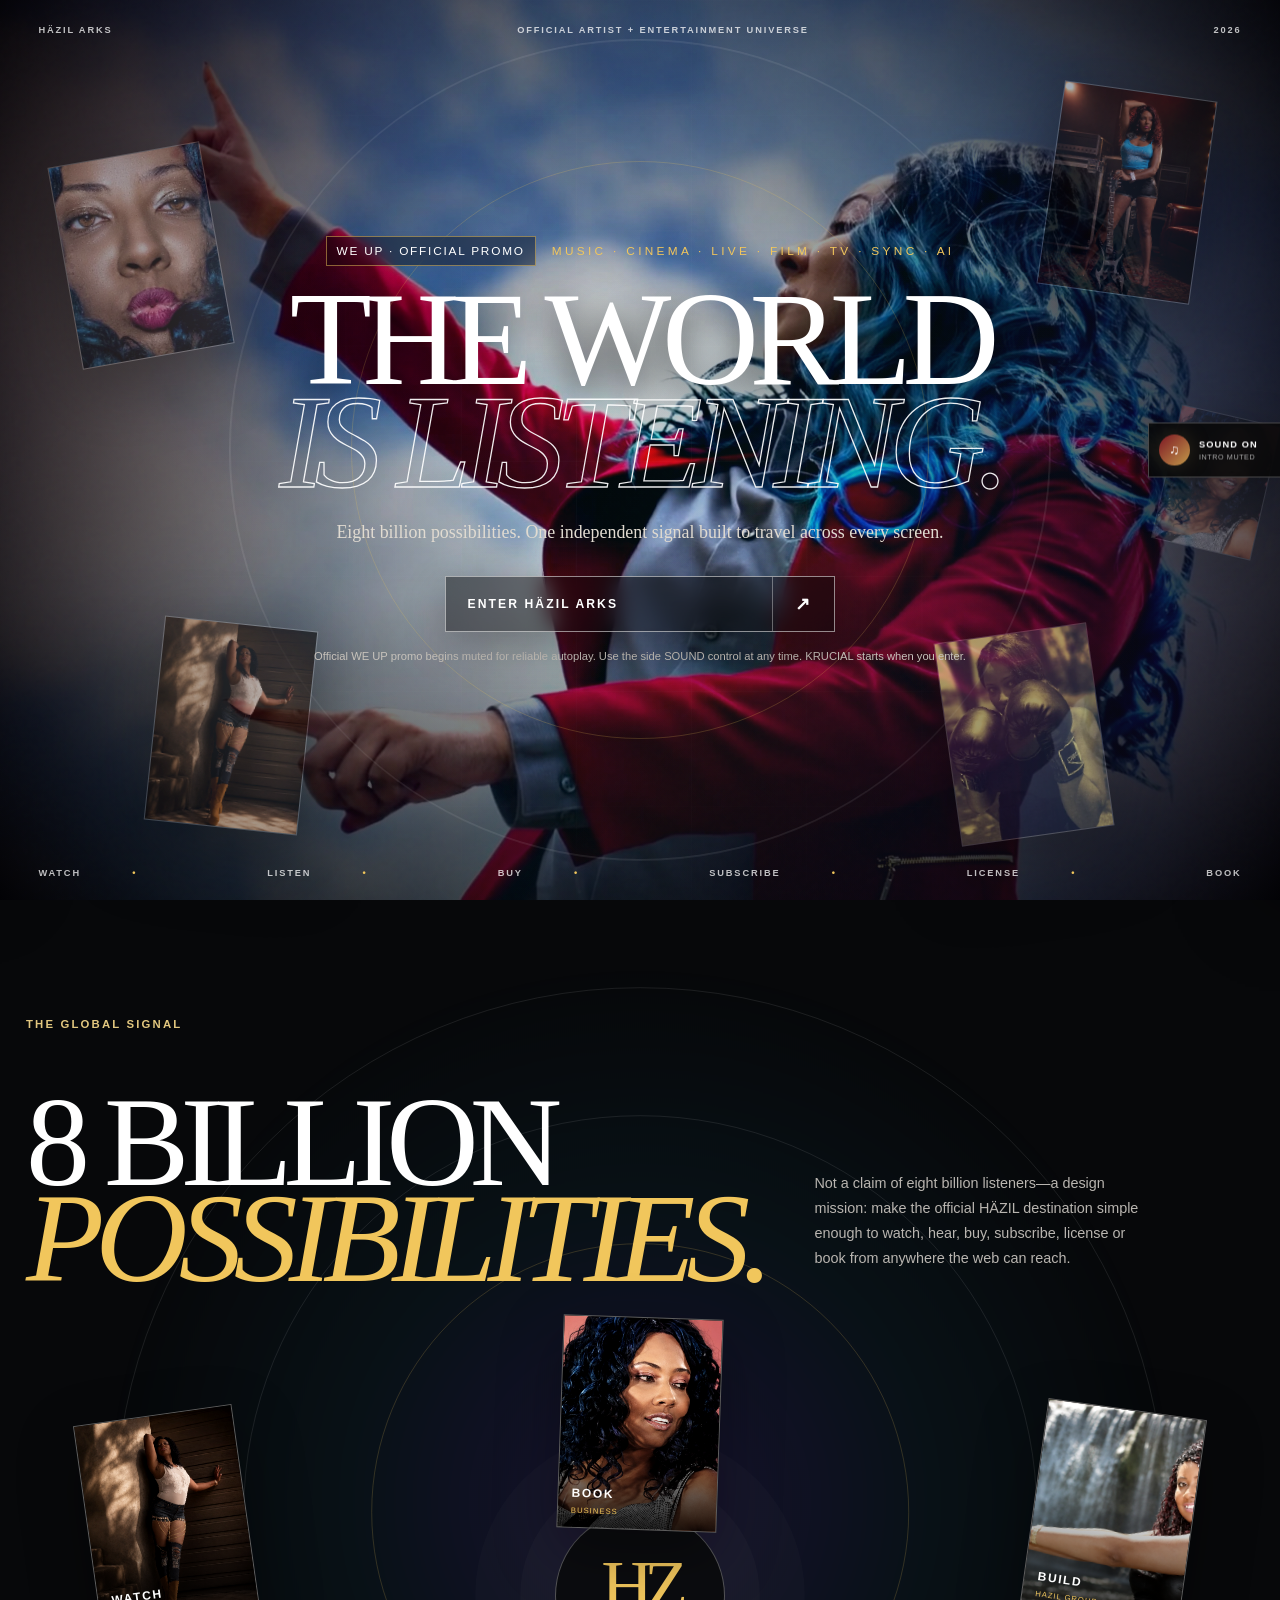
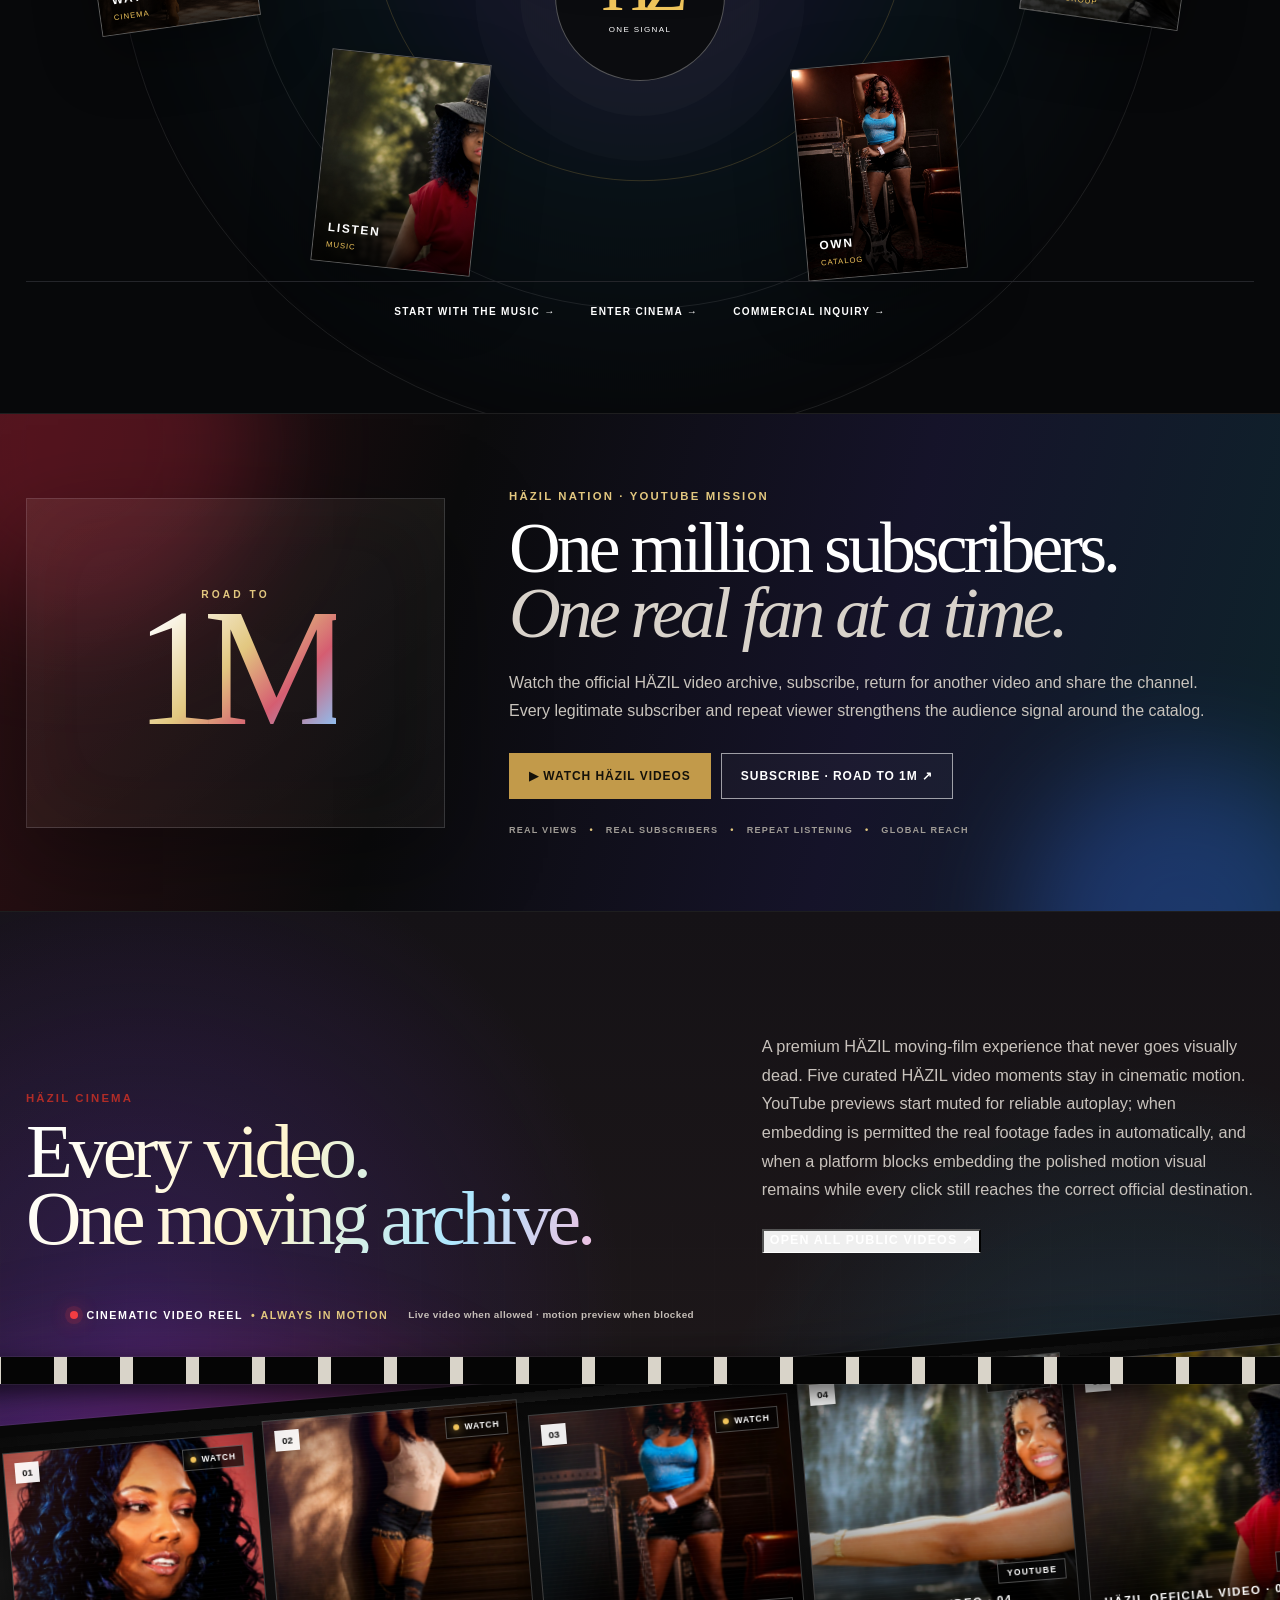
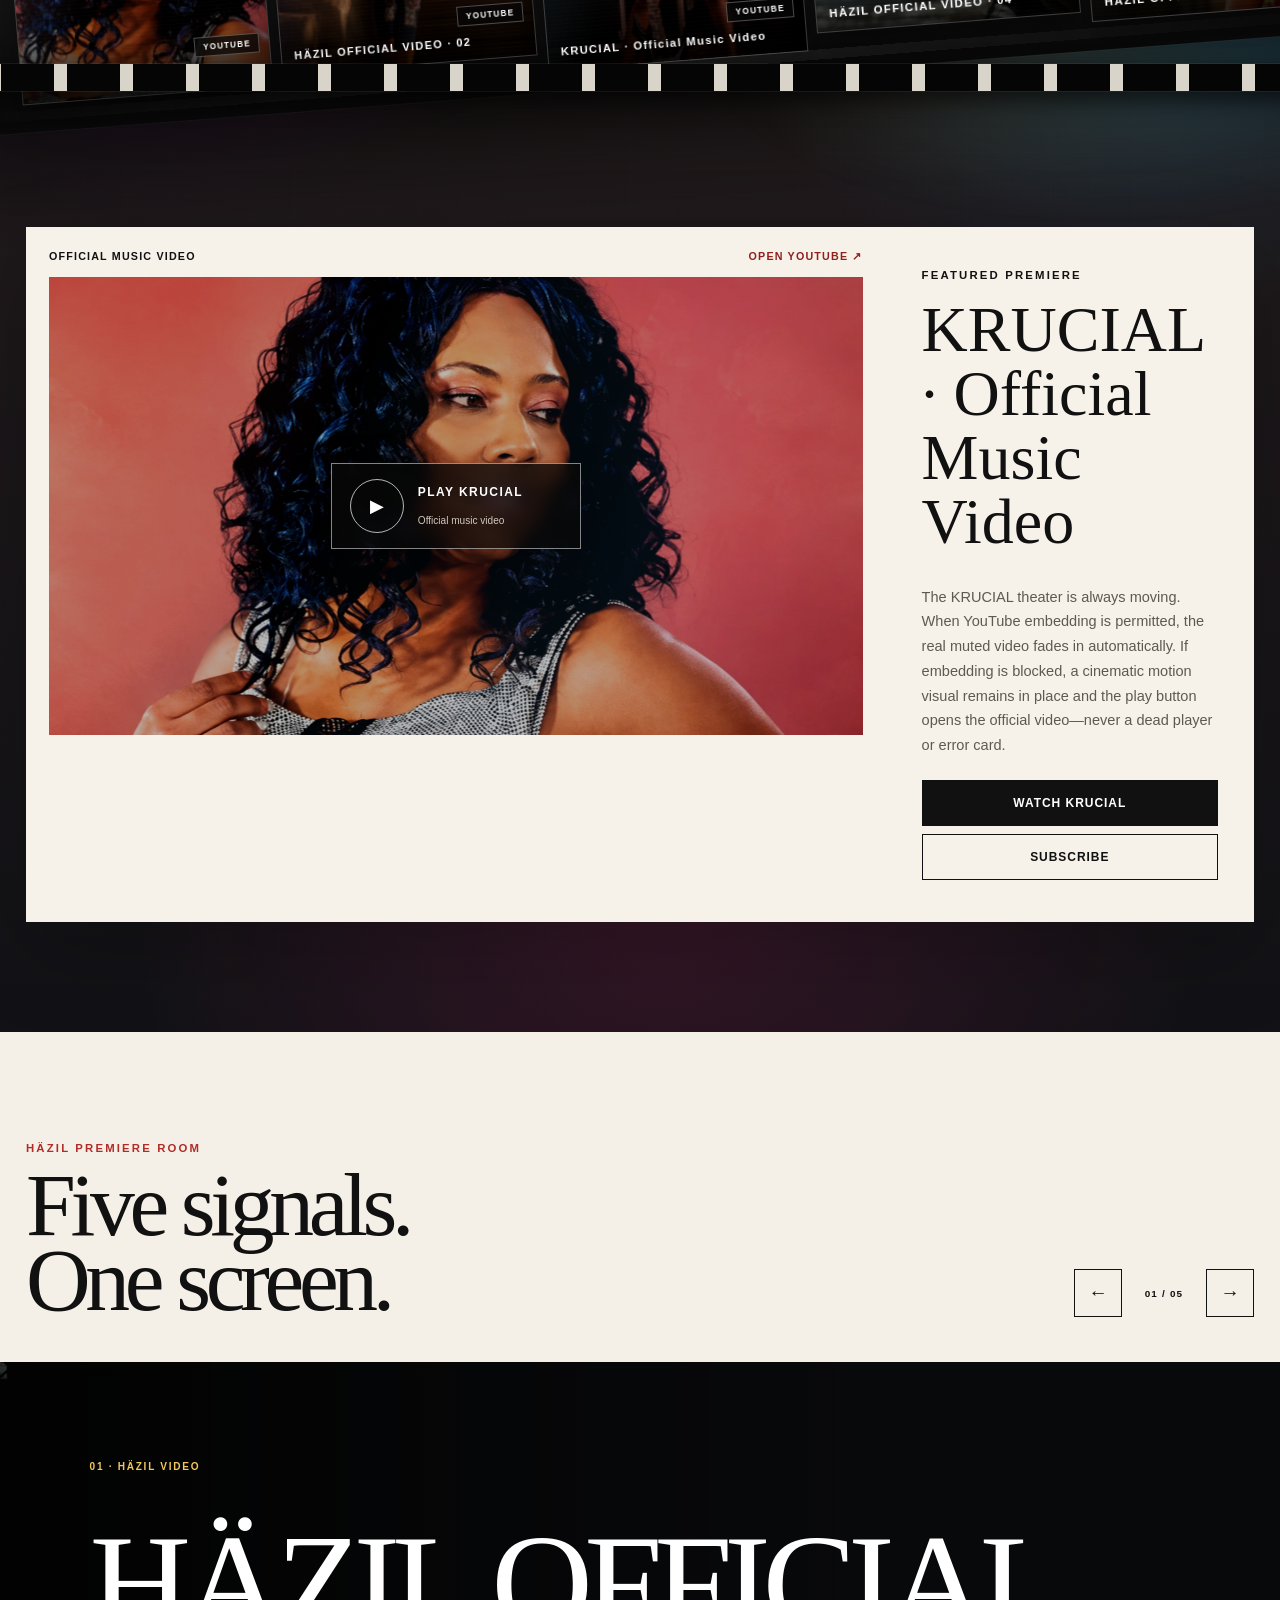
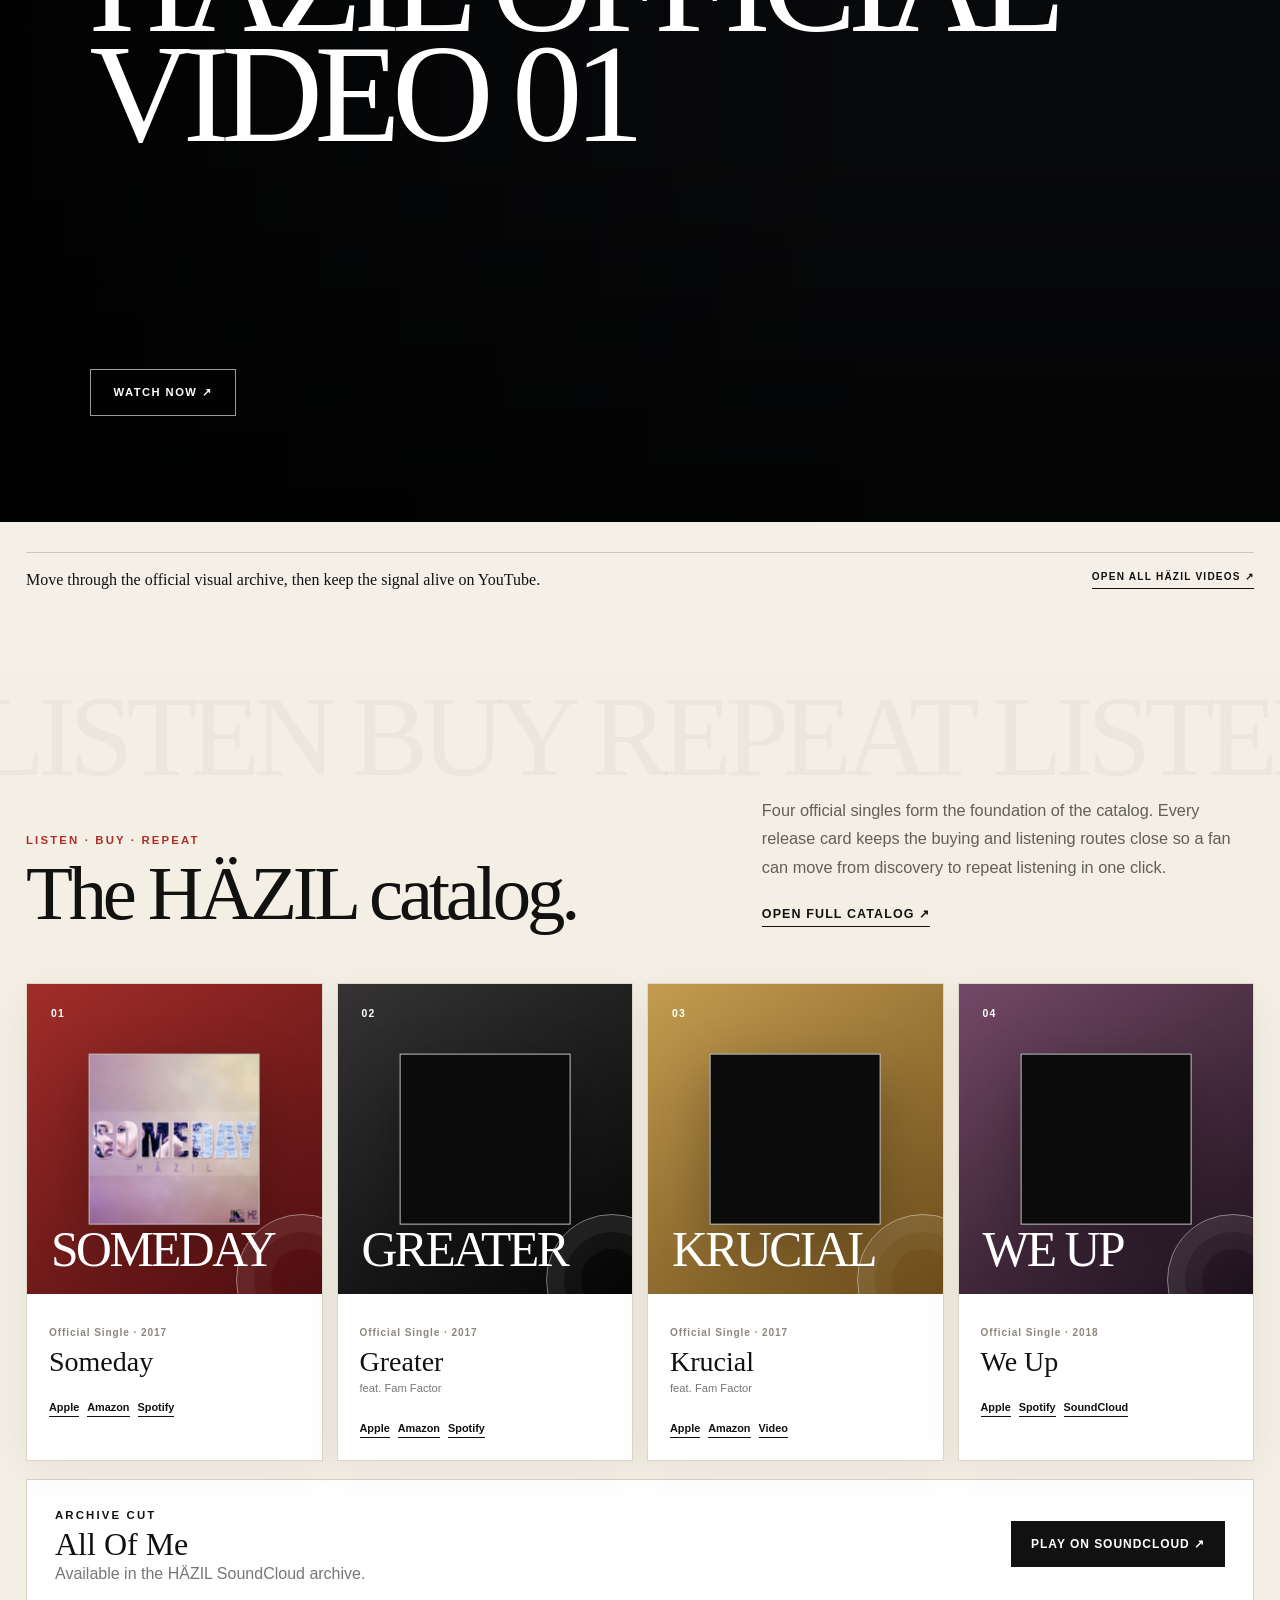
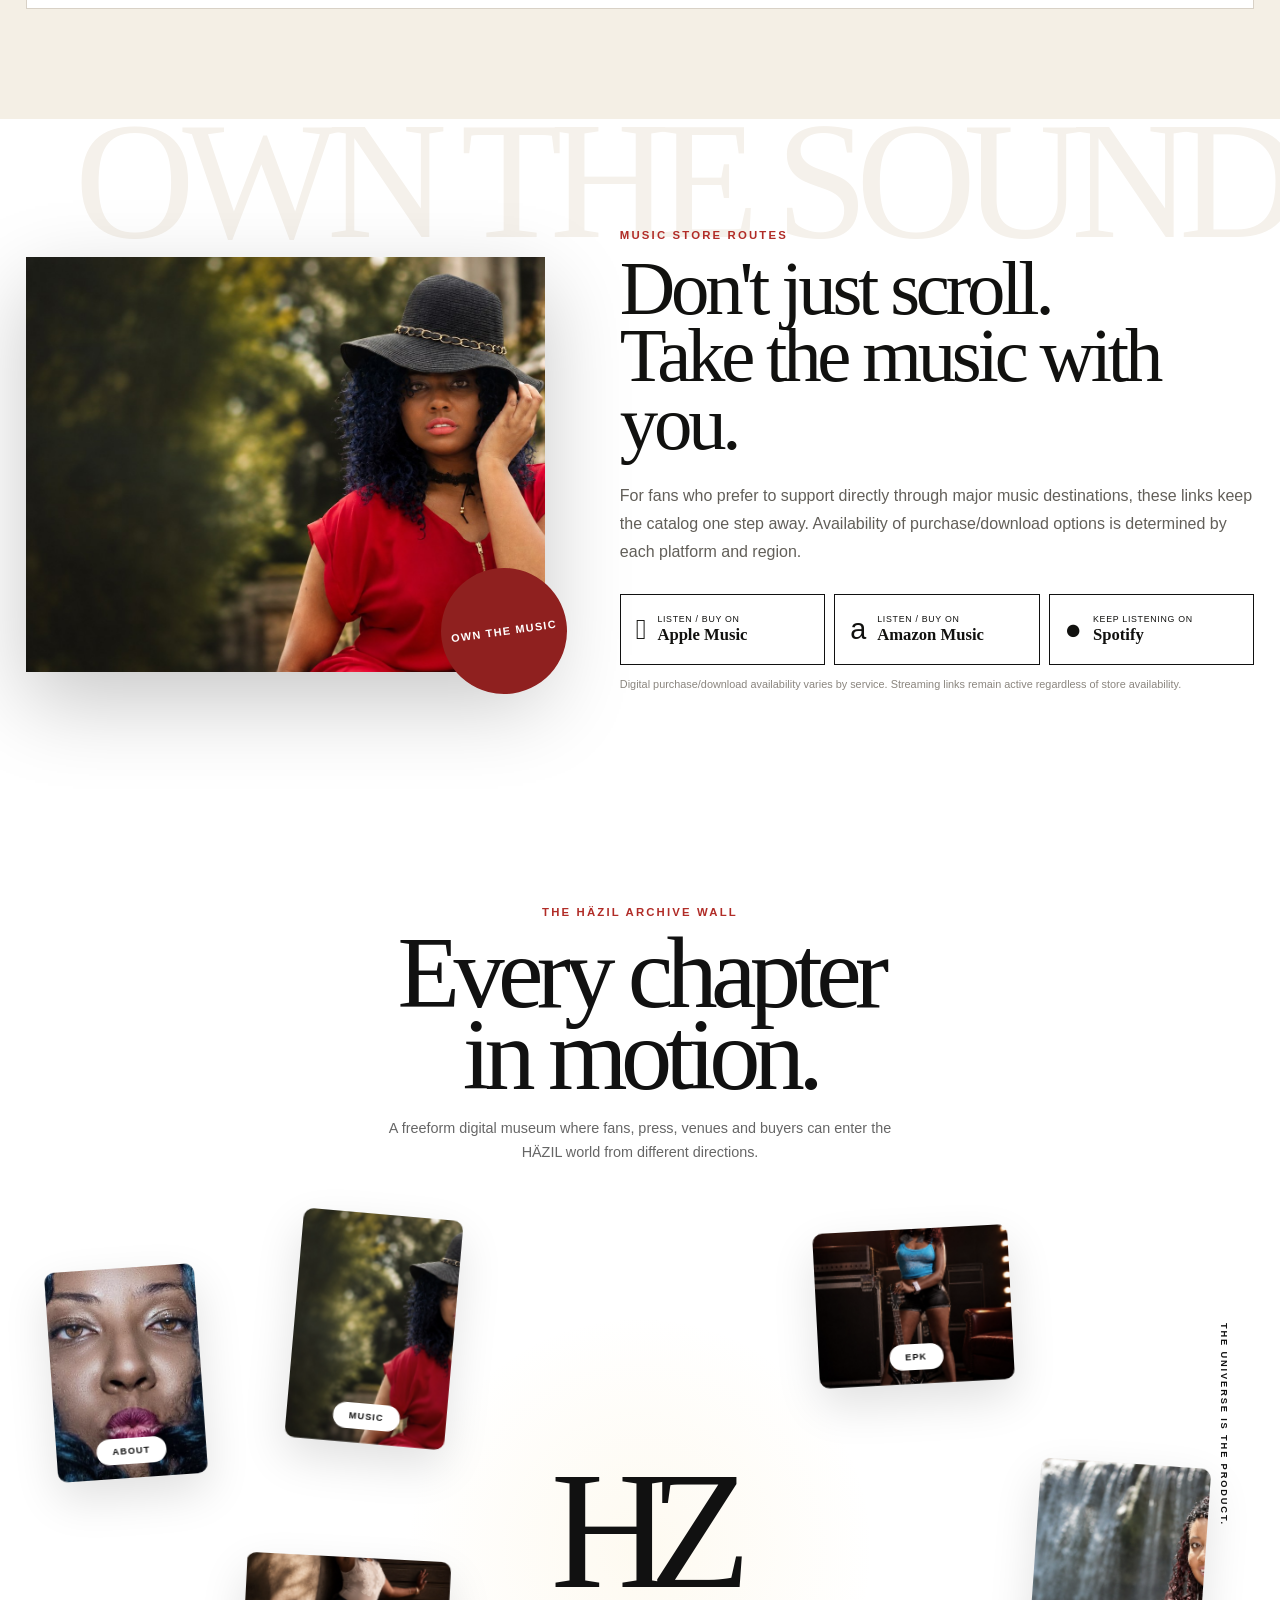
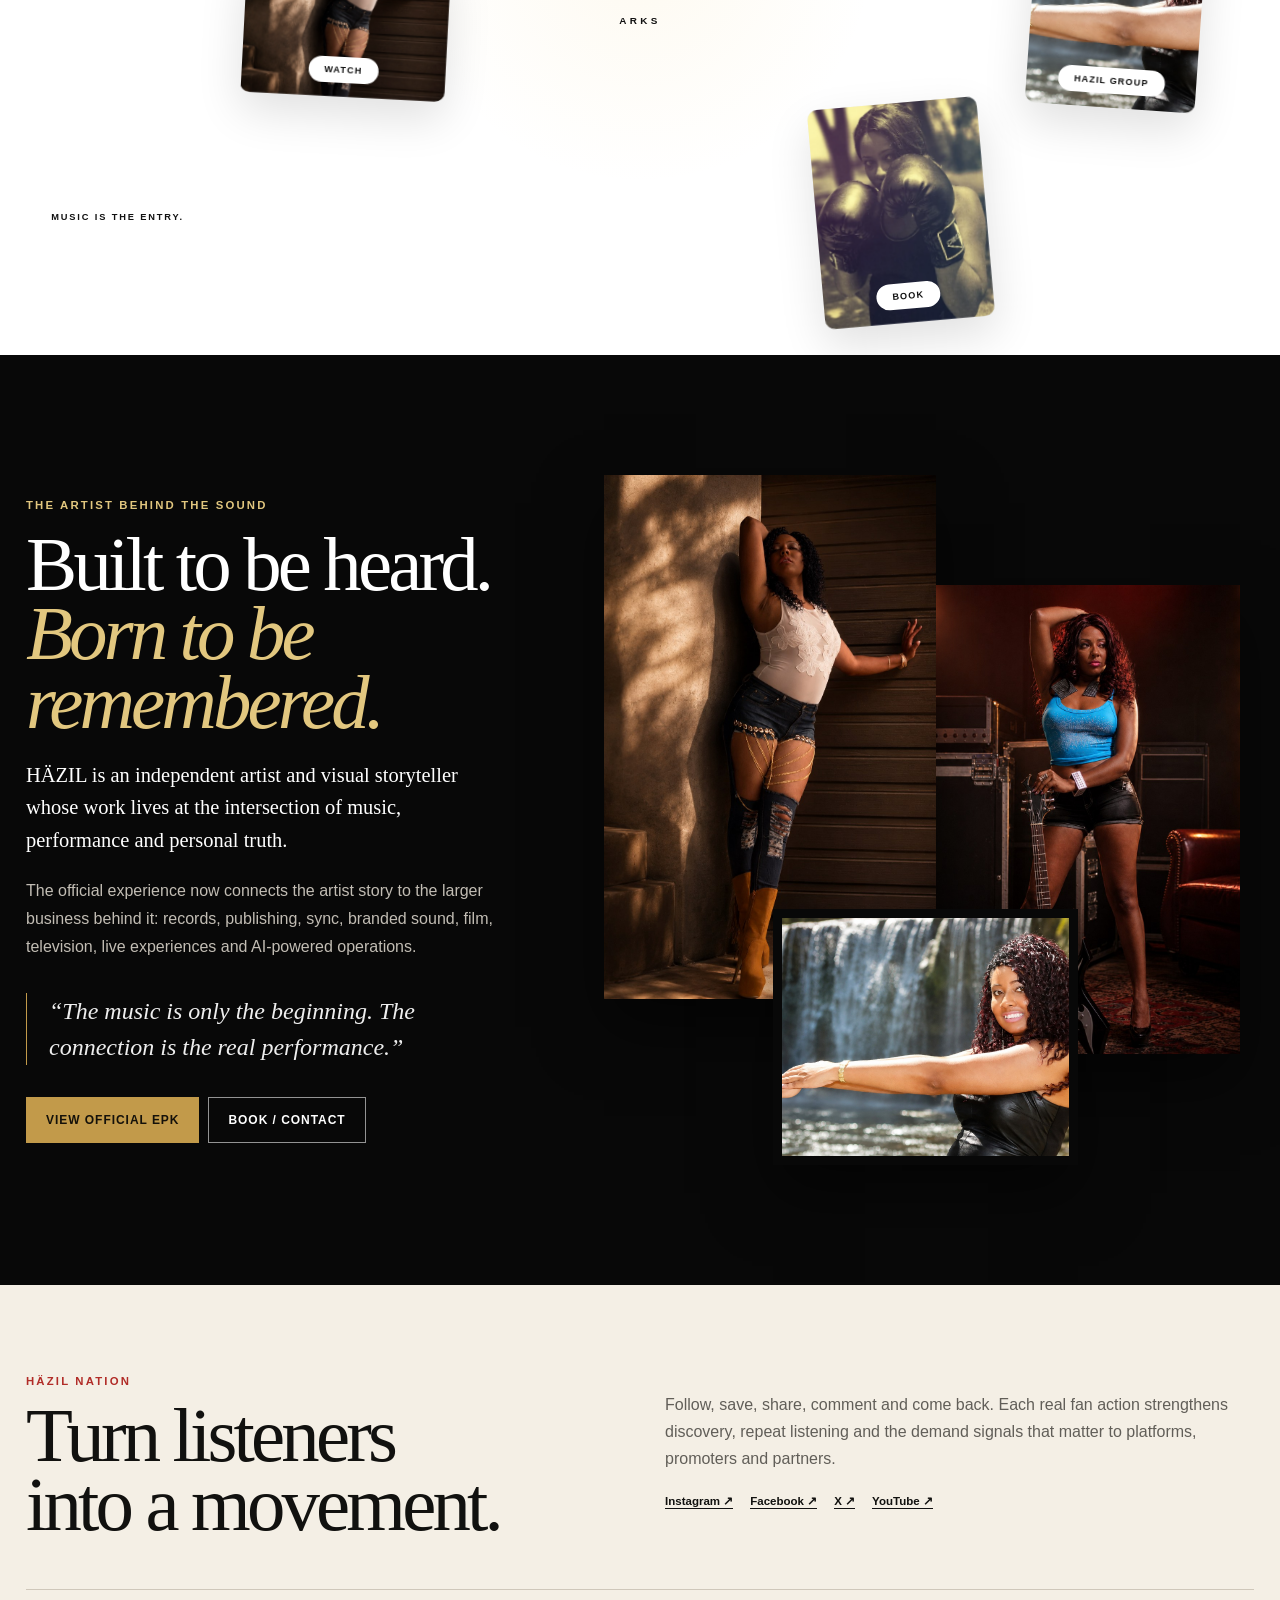
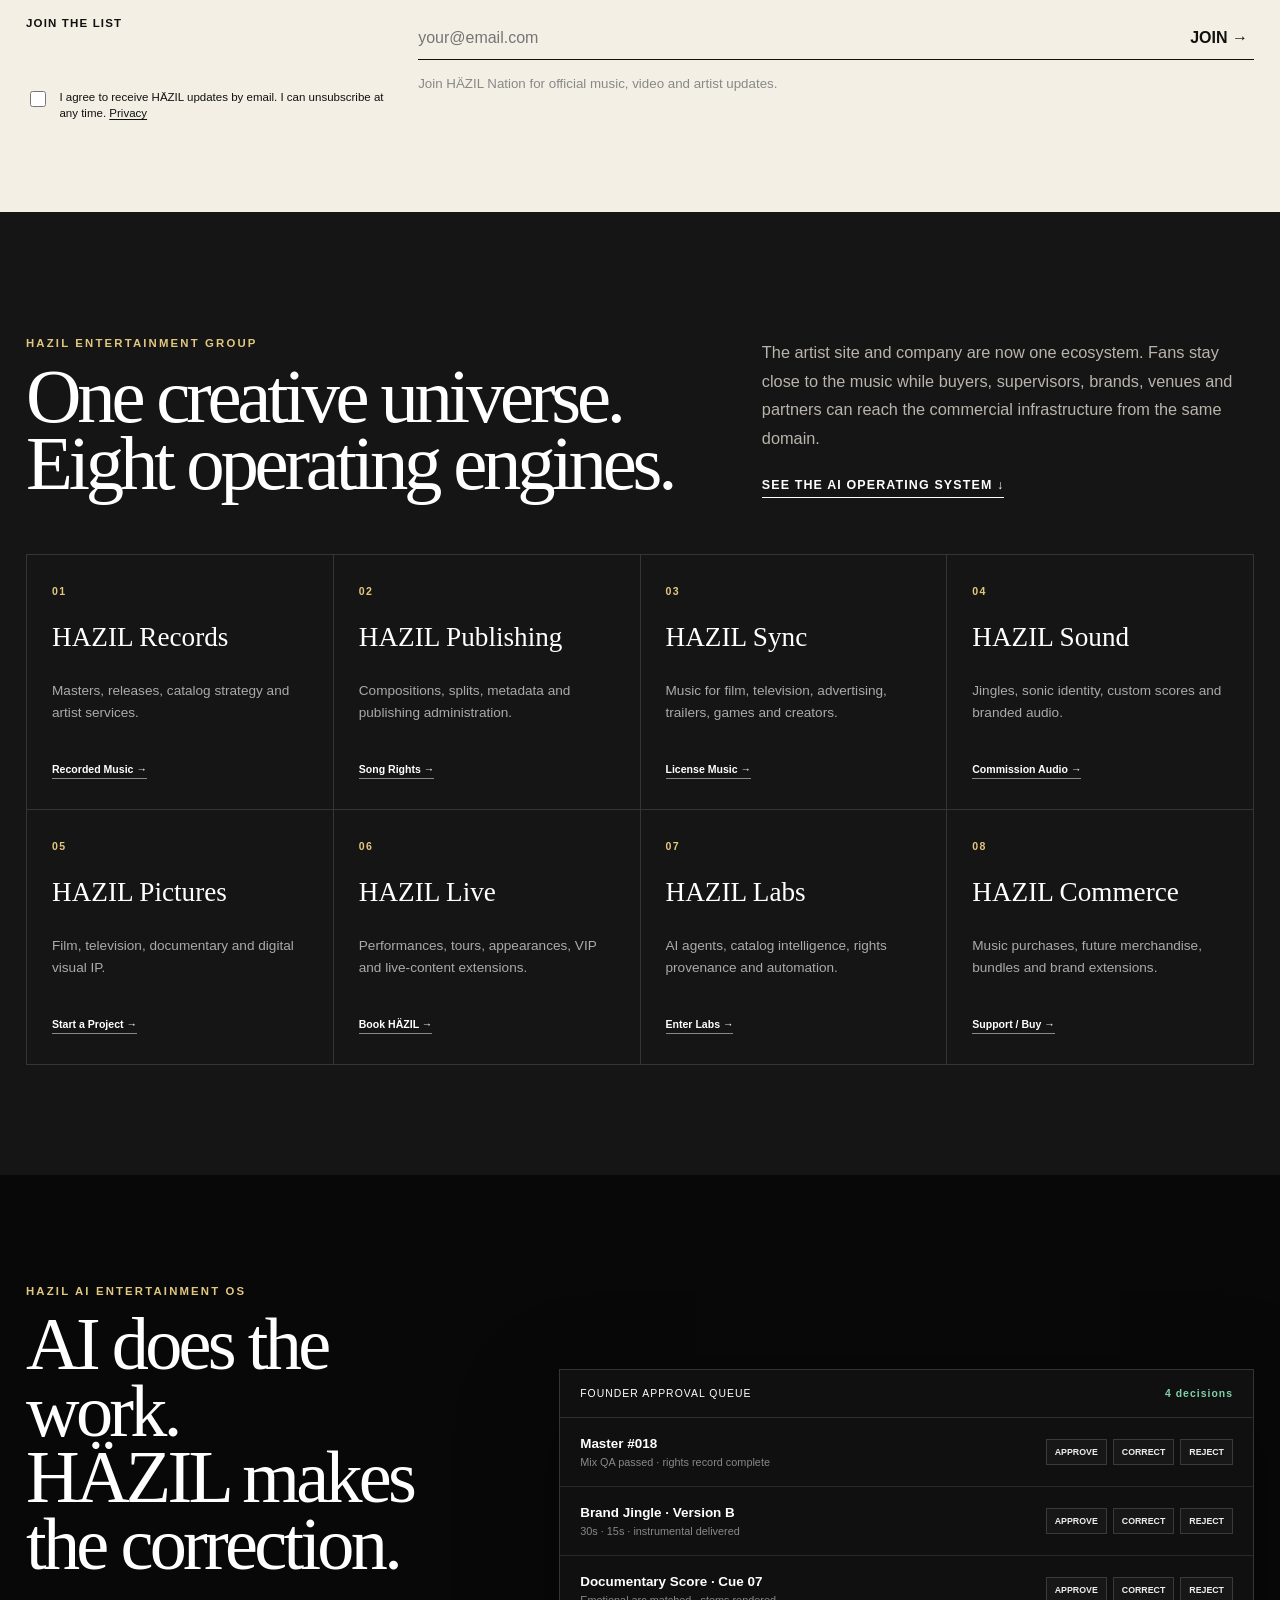
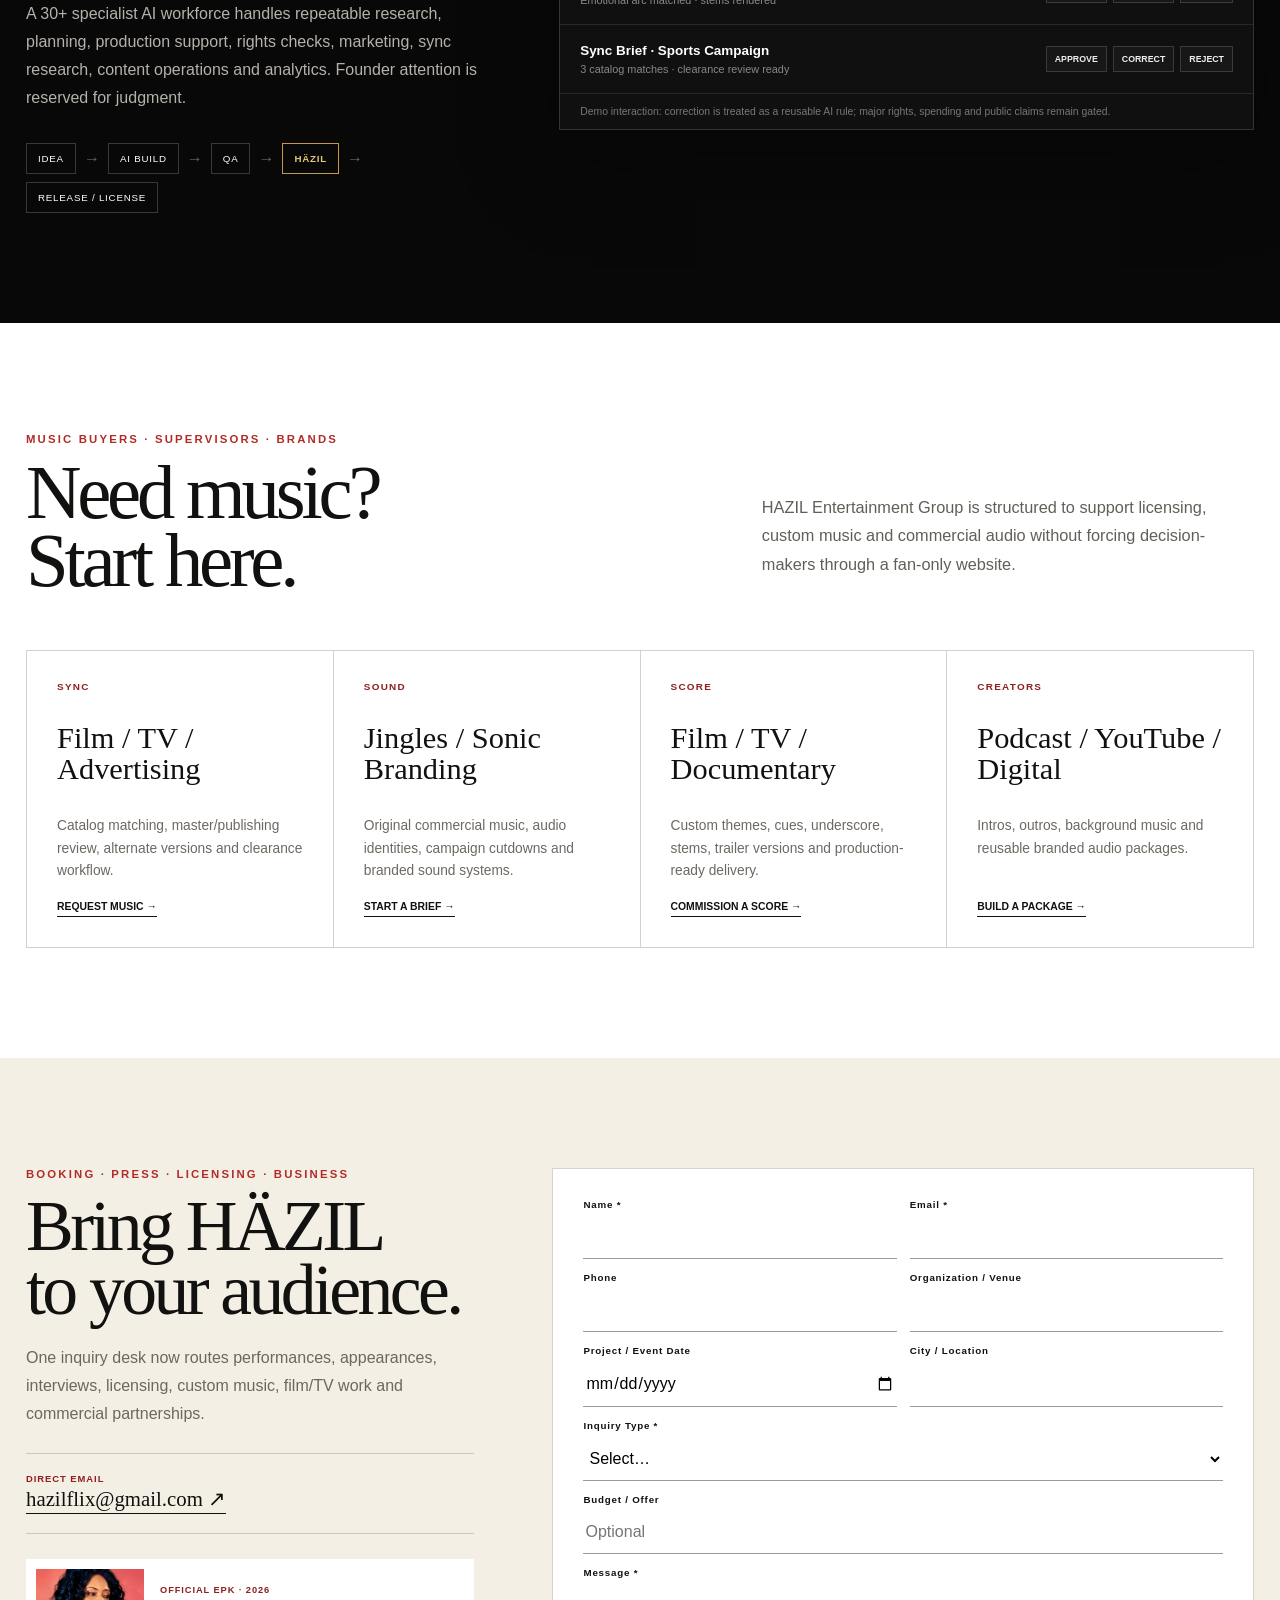
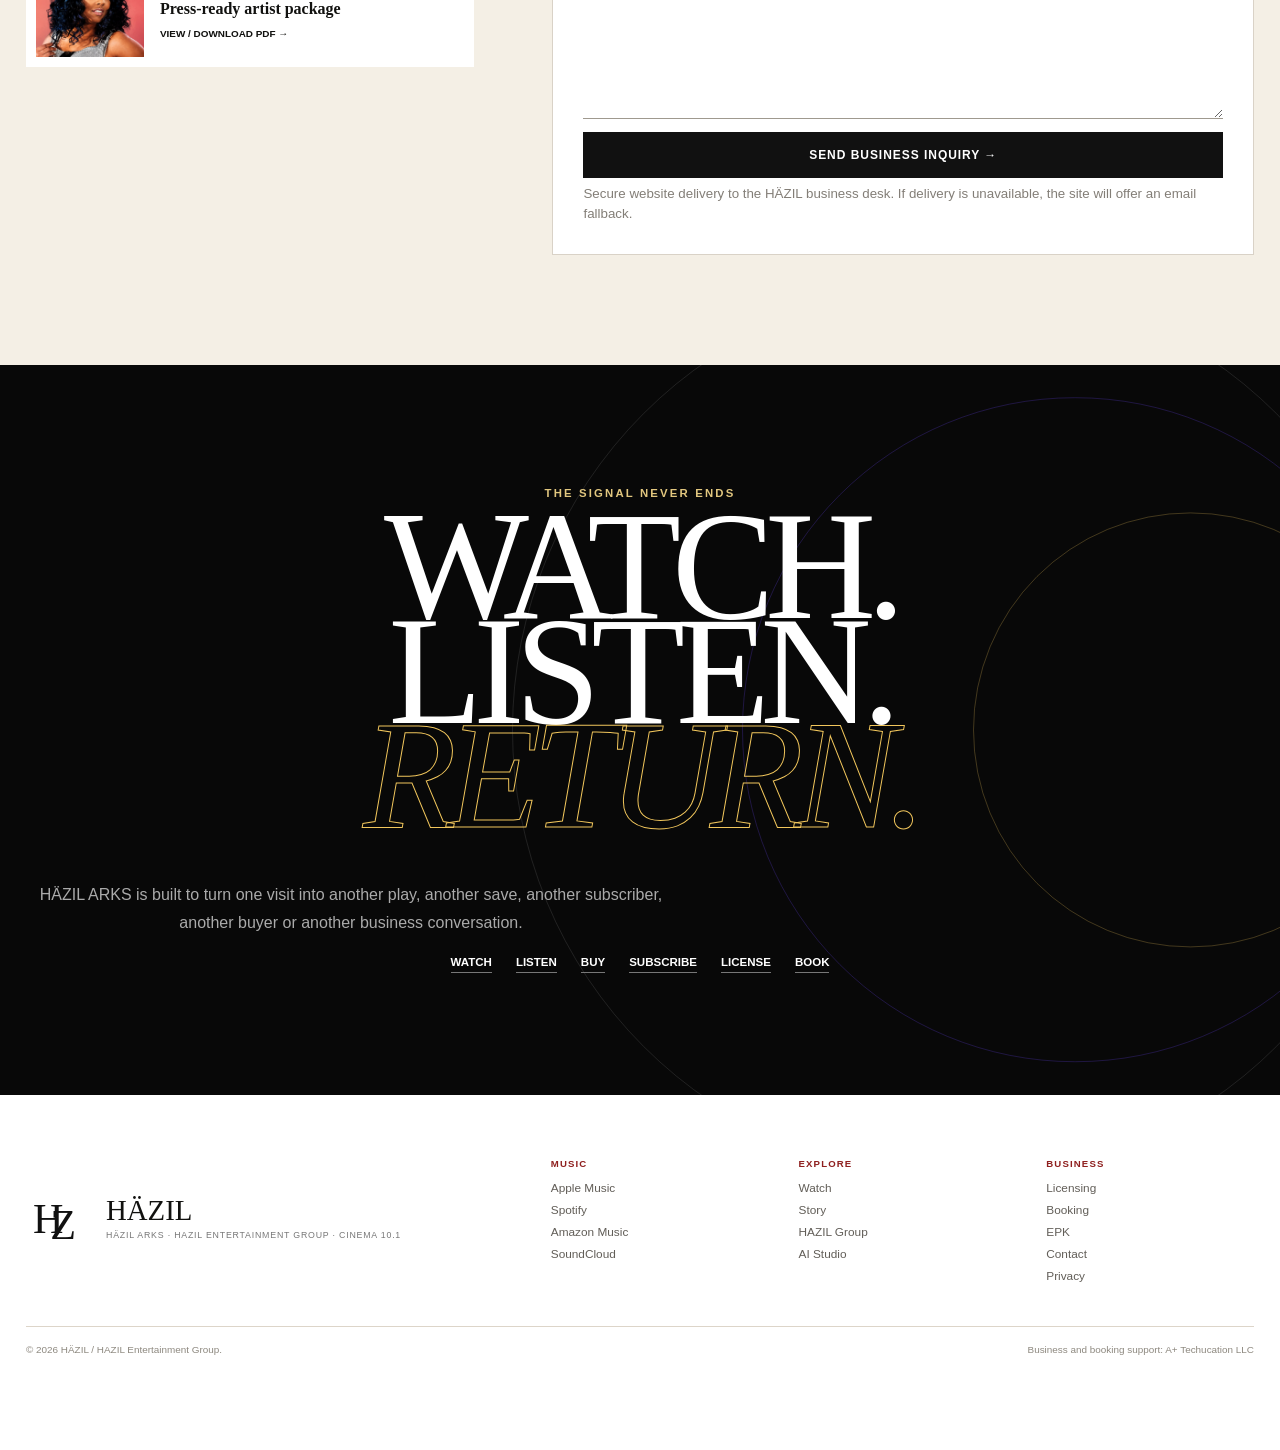
==== index.html @ a5dae2a7 "Add files via upload" ====
<!DOCTYPE html>

<html lang="en">
<head>
<meta charset="utf-8"/>
<meta content="width=device-width,initial-scale=1,viewport-fit=cover" name="viewport"/>
<title>HÄZIL ARKS — Official Music, Cinema, HAZIL Entertainment Group &amp; Booking</title>
<meta content="Enter HÄZIL ARKS: an immersive official music, cinema and entertainment universe. Watch, listen, buy, subscribe, license, book and explore HAZIL Entertainment Group." name="description"/>
<meta content="#f7f3ea" name="theme-color"/>
<meta content="light" name="color-scheme"/>
<meta content="HÄZIL — The Official Experience" property="og:title"/>
<meta content="The world is listening. Enter HÄZIL ARKS to watch, listen, buy, subscribe, license, book and explore the HAZIL Entertainment Group universe." property="og:description"/>
<meta content="website" property="og:type"/>
<meta content="https://hazil.atechspot.com/hazil/photo-12.jpg" property="og:image"/>
<link href="assets/css/styles-v10-20260820.css" rel="stylesheet"/>
<script type="application/ld+json">{"@context":"https://schema.org","@graph":[{"@type":"WebSite","@id":"https://hazil.atechspot.com/#website","url":"https://hazil.atechspot.com/","name":"HÄZIL ARKS","description":"Official HÄZIL music, cinema, entertainment, licensing and booking destination.","inLanguage":"en-US"},{"@type":"Person","@id":"https://hazil.atechspot.com/#hazil","name":"HÄZIL","url":"https://hazil.atechspot.com/","sameAs":["https://music.apple.com/us/artist/hazil/1197176769","https://open.spotify.com/artist/2KtKWg4aKdLuVyBHw21Uh5","https://soundcloud.com/hazilmusic","https://www.youtube.com/channel/UCEtV92a0BbcUwbMlZ8lvKiQ","https://www.instagram.com/hazilark/","https://www.facebook.com/hazilark","https://x.com/HazilArk"]},{"@type":"Organization","@id":"https://hazil.atechspot.com/#group","name":"HAZIL Entertainment Group","url":"https://hazil.atechspot.com/#group","founder":{"@id":"https://hazil.atechspot.com/#hazil"}}]}</script>
<meta content="index,follow,max-image-preview:large,max-snippet:-1,max-video-preview:-1" name="robots"/><meta content="HÄZIL" name="author"/><meta content="summary_large_image" name="twitter:card"/><meta content="HÄZIL ARKS — Official Music, Cinema &amp; Entertainment" name="twitter:title"/><meta content="Watch, listen, buy, subscribe, license and book inside the official HÄZIL ARKS universe." name="twitter:description"/><meta content="https://hazil.atechspot.com/hazil/photo-12.jpg" name="twitter:image"/><meta content="https://hazil.atechspot.com/" property="og:url"/><meta content="HÄZIL ARKS" property="og:site_name"/><meta content="HÄZIL official artist portrait" property="og:image:alt"/><link href="https://hazil.atechspot.com/" rel="canonical"/><link crossorigin="" href="https://www.youtube.com" rel="preconnect"/><link crossorigin="" href="https://i.ytimg.com" rel="preconnect"/><link crossorigin="" href="https://w.soundcloud.com" rel="preconnect"/><link crossorigin="" href="https://soundcloud.com" rel="preconnect"/><link as="image" fetchpriority="high" href="assets/images/we-up-promo-poster-v9.jpg" rel="preload"/></head>
<body data-build="HAZIL-ARKS-CINEMA-10"><a class="skip-link" href="#home">Skip to HÄZIL ARKS</a>
<!-- HÄZIL ARKS CINEMA 10.1: immersive entrance -->
<div aria-label="Enter the HÄZIL ARKS experience" class="gate gate-v7" id="gate">
<div aria-hidden="true" class="gate-video gate-promo-bg" id="gateVideoShell">
<video autoplay="" class="gate-promo-video" id="gatePromoVideo" loop="" muted="" playsinline="" poster="assets/images/we-up-promo-poster-v9.jpg" preload="auto">
<source src="assets/media/we-up-promo-intro-v9.mp4" type="video/mp4"/>
</video>
</div>
<div class="gate-shade"></div>
<div class="gate-grain"></div>
<div aria-hidden="true" class="gate-gridlines"></div>
<div aria-hidden="true" class="gate-orbit" id="gateOrbit">
<figure class="gate-orbit-card gc1"><img alt="" decoding="async" height="309" loading="eager" src="assets/images/intro-blue-hair-v10.webp" width="595"/></figure>
<figure class="gate-orbit-card gc2"><img alt="" decoding="async" height="1402" loading="eager" src="assets/images/photo-3.jpg" width="1122"/></figure>
<figure class="gate-orbit-card gc3"><img alt="" decoding="async" height="1448" loading="eager" src="assets/images/photo-4.jpg" width="1086"/></figure>
<figure class="gate-orbit-card gc4"><img alt="" decoding="async" height="589" loading="eager" src="assets/images/intro-boxing-v10.webp" width="571"/></figure>
<figure class="gate-orbit-card gc5"><img alt="" decoding="async" height="771" loading="eager" src="assets/images/photo-12.jpg" width="1800"/></figure>
</div>
<div class="gate-topline"><span>HÄZIL ARKS</span><span>OFFICIAL ARTIST + ENTERTAINMENT UNIVERSE</span><span>2026</span></div>
<div class="gate-content gate-content-v7">
<p class="gate-kicker"><span class="gate-promo-badge">WE UP · OFFICIAL PROMO</span>MUSIC · CINEMA · LIVE · FILM · TV · SYNC · AI</p>
<h1><span>THE WORLD</span><em>IS LISTENING.</em></h1>
<p class="gate-manifesto">Eight billion possibilities. One independent signal built to travel across every screen.</p>
<button class="gate-enter gate-enter-v7" id="enterExperience" type="button"><b>ENTER HÄZIL ARKS</b><span>↗</span></button>
<p class="gate-note">Official WE UP promo begins muted for reliable autoplay. Use the side SOUND control at any time. KRUCIAL starts when you enter.</p>
</div>
<div class="gate-bottomline"><span>WATCH</span><span>LISTEN</span><span>BUY</span><span>SUBSCRIBE</span><span>LICENSE</span><span>BOOK</span></div>
</div>
<button aria-label="Turn HÄZIL sound on" aria-pressed="false" class="sound-rail" id="soundRail" type="button">
<span aria-hidden="true" class="sound-rail-icon">♫</span>
<span class="sound-rail-copy"><b id="soundRailLabel">SOUND ON</b><small id="soundRailState">INTRO MUTED</small></span>
</button>
<button aria-controls="profilePanel" aria-expanded="false" class="profile-rail" id="profileRail" type="button"><span>HÄZIL</span><b>SIGNAL / PROFILE</b><i>↗</i></button>
<aside aria-hidden="true" class="profile-panel" id="profilePanel">
<div class="profile-panel-head"><span>ARTIST INTELLIGENCE</span><button aria-label="Close HÄZIL profile" id="profileClose" type="button">×</button></div>
<div class="profile-portrait"><img alt="HÄZIL official portrait" decoding="async" height="771" loading="eager" src="assets/images/photo-12.jpg" width="1800"/><strong>HÄZIL</strong></div>
<div class="profile-facts">
<div><small>POSITION</small><b>Independent Artist · Founder · IP Builder</b></div>
<div><small>CATALOG</small><b>Someday · Greater · Krucial · We Up + Archive</b></div>
<div><small>CAPABILITIES</small><b>Recorded Music · Sync · Jingles · Film / TV · Live</b></div>
<div><small>AUDIENCE MISSION</small><b>Road to 1M YouTube subscribers</b></div>
<div><small>GLOBAL VISION</small><b>Accessible to a potential worldwide audience</b></div>
</div>
<div class="profile-actions"><a href="#music">LISTEN / BUY</a><a href="#cinema">WATCH</a><a href="#booking">BOOK</a><a href="Hazil_EPK_2026.pdf" rel="noopener" target="_blank">EPK ↗</a></div>
</aside>
<header class="site-header" id="top">
<div class="header-left">
<a aria-label="HÄZIL home" class="hz-logo" href="#top"><span>H</span><i>Z</i></a>
<div aria-label="Social media" class="social-mini">
<a aria-label="Facebook" href="https://www.facebook.com/hazilark" rel="noopener" target="_blank">f</a>
<a aria-label="Instagram" href="https://www.instagram.com/hazilark/" rel="noopener" target="_blank">◎</a>
<a aria-label="X" href="https://x.com/HazilArk" rel="noopener" target="_blank">𝕏</a>
<a aria-label="Email HÄZIL" data-compose="General HÄZIL Inquiry" href="mailto:hazilflix@gmail.com">✉</a>
<a aria-label="YouTube" href="https://www.youtube.com/channel/UCEtV92a0BbcUwbMlZ8lvKiQ" rel="noopener" target="_blank">▶</a>
</div>
</div>
<button aria-controls="mainNav" aria-expanded="false" class="mobile-menu" id="mobileMenu" type="button">MENU</button>
<nav aria-label="Primary navigation" class="main-nav" id="mainNav">
<a href="#music">LISTEN</a>
<a href="#cinema">WATCH</a>
<a href="#shop">BUY MUSIC</a>
<a href="#story">STORY</a>
<a href="#group">HAZIL GROUP</a>
<a href="#licensing">LICENSING</a>
<a href="#booking">BOOKING</a>
<button aria-label="Search the site" class="search-open" id="searchOpen" type="button">⌕</button>
</nav>
</header>
<div aria-label="HÄZIL business and fan destinations" class="signal-marquee">
<div class="signal-marquee-track">
<span>NOW OPEN: HÄZIL ARKS</span><i>✦</i><span>WATCH THE CINEMA</span><i>✦</i><span>STREAM + BUY THE CATALOG</span><i>✦</i><span>ROAD TO 1,000,000</span><i>✦</i><span>BOOKING + LICENSING OPEN</span><i>✦</i><span>FILM · TV · JINGLES · SYNC</span><i>✦</i>
<span>NOW OPEN: HÄZIL ARKS</span><i>✦</i><span>WATCH THE CINEMA</span><i>✦</i><span>STREAM + BUY THE CATALOG</span><i>✦</i><span>ROAD TO 1,000,000</span><i>✦</i><span>BOOKING + LICENSING OPEN</span><i>✦</i><span>FILM · TV · JINGLES · SYNC</span><i>✦</i>
</div>
</div>
<button aria-controls="platformPanel" aria-expanded="false" class="platform-edge" id="platformEdge" type="button">PLATFORMS A–Z</button>
<aside aria-hidden="true" class="platform-panel" id="platformPanel">
<div class="platform-panel-head"><span>HÄZIL PLATFORMS A–Z</span><button aria-label="Close platforms panel" id="platformClose" type="button">×</button></div>
<div class="platform-panel-copy"><p>Move across every official HÄZIL destination from one clean access panel.</p></div>
<div class="platform-grid">
<a href="https://music.apple.com/us/artist/hazil/1197176769" rel="noopener" target="_blank"><b>A</b><span>Apple Music</span><small>Stream / Buy</small></a>
<a href="https://music.amazon.com/artists/B01MUWQ784/hazil" rel="noopener" target="_blank"><b>A</b><span>Amazon Music</span><small>Stream / Buy</small></a>
<a href="#booking"><b>B</b><span>Booking</span><small>Live / Press</small></a>
<a data-compose="HÄZIL Contact" href="mailto:hazilflix@gmail.com"><b>C</b><span>Contact</span><small>Email desk</small></a>
<a href="Hazil_EPK_2026.pdf" rel="noopener" target="_blank"><b>E</b><span>EPK</span><small>Press-ready PDF</small></a>
<a href="https://www.facebook.com/hazilark" rel="noopener" target="_blank"><b>F</b><span>Facebook</span><small>Community</small></a>
<a href="#group"><b>G</b><span>HAZIL Group</span><small>Company</small></a>
<a href="https://www.instagram.com/hazilark/" rel="noopener" target="_blank"><b>I</b><span>Instagram</span><small>Visual archive</small></a>
<a href="#licensing"><b>L</b><span>Licensing</span><small>Sync / Sound</small></a>
<a href="#music"><b>M</b><span>Music</span><small>Catalog</small></a>
<a href="https://soundcloud.com/hazilmusic" rel="noopener" target="_blank"><b>S</b><span>SoundCloud</span><small>Archive audio</small></a>
<a href="https://open.spotify.com/artist/2KtKWg4aKdLuVyBHw21Uh5" rel="noopener" target="_blank"><b>S</b><span>Spotify</span><small>Streaming</small></a>
<a href="#story"><b>S</b><span>Story</span><small>Artist bio</small></a>
<a href="#cinema"><b>V</b><span>Videos</span><small>Watch</small></a>
<a href="https://x.com/HazilArk" rel="noopener" target="_blank"><b>X</b><span>X</span><small>Updates</small></a>
<a href="https://www.youtube.com/channel/UCEtV92a0BbcUwbMlZ8lvKiQ" rel="noopener" target="_blank"><b>Y</b><span>YouTube</span><small>Road to 1M</small></a>
</div>
</aside><main id="mainContent" tabindex="-1"><section class="hero hero-v7" id="home">
<div aria-hidden="true" class="hero-video-wrap smart-video-bg" id="heroVideoShell">
<img alt="" class="smart-video-poster" decoding="async" height="1402" loading="eager" src="assets/images/photo-3.jpg" width="1122"/>
<div class="smart-video-host" id="heroYoutube"></div>
</div>
<div class="hero-overlay"></div>
<div aria-hidden="true" class="hero-prism"></div>
<div aria-hidden="true" class="hero-vertical-word">HÄZIL ARKS</div>
<div class="hero-content shell">
<div class="hero-copy hero-copy-v7">
<p class="eyebrow light">OFFICIAL ARTIST EXPERIENCE · NOW PLAYING</p>
<div class="hero-title-lockup"><h2>HÄZIL</h2><h3 data-video-title-text="2">KRUCIAL</h3></div>
<p class="hero-statement">A music-first universe engineered for repeat listening, cinematic discovery, direct fan action and commercial opportunity.</p>
<div class="actions hero-actions">
<button class="btn btn-gold" data-video="krucial" data-youtube-url="https://www.youtube.com/watch?v=CgEhvoDVACQ" type="button">▶ WATCH KRUCIAL</button>
<a class="btn btn-ghost" href="#music">LISTEN / BUY</a>
<a class="btn btn-ghost" href="https://www.youtube.com/channel/UCEtV92a0BbcUwbMlZ8lvKiQ?sub_confirmation=1" rel="noopener" target="_blank">SUBSCRIBE ↗</a>
</div>
<div class="hero-signal-grid">
<a href="#cinema"><b>01</b><span>WATCH</span><small>Moving video archive</small></a>
<a href="#music"><b>02</b><span>LISTEN</span><small>Catalog + repeat play</small></a>
<a href="#shop"><b>03</b><span>OWN</span><small>Purchase routes</small></a>
<a href="#licensing"><b>04</b><span>LICENSE</span><small>Music + custom audio</small></a>
</div>
</div>
<aside class="hero-card hero-card-v7">
<span class="hero-card-label">GLOBAL SIGNAL · 2026</span>
<strong>Artist.<br/>Company.<br/>Universe.</strong>
<p>HÄZIL ARKS joins the fan experience and HAZIL Entertainment Group into one direct destination.</p>
<div class="hero-mini-stats"><span><b>1M</b><small>SUBSCRIBER MISSION</small></span><span><b>24/7</b><small>GLOBAL ACCESS</small></span><span><b>8B</b><small>REACH VISION</small></span></div>
<a href="#world-signal">ENTER THE GLOBAL SIGNAL →</a>
</aside>
</div>
<a aria-label="Scroll to HÄZIL global signal" class="scroll-cue" href="#world-signal">EXPLORE <span>↓</span></a>
</section>
<section class="world-signal" id="world-signal">
<div aria-hidden="true" class="world-signal-bg"><span></span><span></span><span></span></div>
<div class="shell world-signal-head"><p class="eyebrow gold">THE GLOBAL SIGNAL</p><h2>8 BILLION<br/><em>POSSIBILITIES.</em></h2><p>Not a claim of eight billion listeners—a design mission: make the official HÄZIL destination simple enough to watch, hear, buy, subscribe, license or book from anywhere the web can reach.</p></div>
<div class="shell world-signal-orbit" id="worldSignalOrbit">
<div class="orbit-core"><span>HZ</span><small>ONE SIGNAL</small></div>
<a class="orbit-node n1" href="#cinema"><img alt="HÄZIL cinema" decoding="async" height="1448" loading="eager" src="assets/images/photo-4.jpg" width="1086"/><b>WATCH</b><small>CINEMA</small></a>
<a class="orbit-node n2" href="#music"><img alt="HÄZIL music" decoding="async" height="941" loading="eager" src="assets/images/photo-1.jpg" width="1672"/><b>LISTEN</b><small>MUSIC</small></a>
<a class="orbit-node n3" href="#shop"><img alt="HÄZIL catalog" decoding="async" height="1402" loading="eager" src="assets/images/photo-3.jpg" width="1122"/><b>OWN</b><small>CATALOG</small></a>
<a class="orbit-node n4" href="#group"><img alt="HAZIL Entertainment Group" decoding="async" height="941" loading="eager" src="assets/images/photo-5.jpg" width="1672"/><b>BUILD</b><small>HAZIL GROUP</small></a>
<a class="orbit-node n5" href="#booking"><img alt="Book HÄZIL" decoding="async" height="771" loading="eager" src="assets/images/photo-12.jpg" width="1800"/><b>BOOK</b><small>BUSINESS</small></a>
</div>
<div class="shell world-signal-cta"><a href="#music">START WITH THE MUSIC →</a><a href="#cinema">ENTER CINEMA →</a><a href="#booking">COMMERCIAL INQUIRY →</a></div>
</section>
<section aria-label="Road to one million HÄZIL YouTube subscribers" class="road-million" id="road-to-million">
<div class="road-million-glow road-glow-one"></div>
<div class="road-million-glow road-glow-two"></div>
<div class="shell road-million-grid">
<div aria-hidden="true" class="road-million-number"><span>ROAD TO</span><strong>1M</strong></div>
<div class="road-million-copy">
<p class="eyebrow gold">HÄZIL NATION · YOUTUBE MISSION</p>
<h2>One million subscribers.<br/><em>One real fan at a time.</em></h2>
<p>Watch the official HÄZIL video archive, subscribe, return for another video and share the channel. Every legitimate subscriber and repeat viewer strengthens the audience signal around the catalog.</p>
<div class="road-million-actions">
<a class="btn btn-gold" href="https://www.youtube.com/channel/UCEtV92a0BbcUwbMlZ8lvKiQ/videos" rel="noopener" target="_blank">▶ WATCH HÄZIL VIDEOS</a>
<a class="btn btn-road" href="https://www.youtube.com/channel/UCEtV92a0BbcUwbMlZ8lvKiQ?sub_confirmation=1" rel="noopener" target="_blank">SUBSCRIBE · ROAD TO 1M ↗</a>
</div>
<div class="road-million-proof"><span>REAL VIEWS</span><i>•</i><span>REAL SUBSCRIBERS</span><i>•</i><span>REPEAT LISTENING</span><i>•</i><span>GLOBAL REACH</span></div>
</div>
</div>
</section>
<section class="cinema section-dark" id="cinema">
<div class="shell section-head cinema-head">
<div><p class="eyebrow red">HÄZIL CINEMA</p><h2>Every video.<br/>One moving archive.</h2></div>
<div class="section-copy"><p>A premium HÄZIL moving-film experience that never goes visually dead. Five curated HÄZIL video moments stay in cinematic motion. YouTube previews start muted for reliable autoplay; when embedding is permitted the real footage fades in automatically, and when a platform blocks embedding the polished motion visual remains while every click still reaches the correct official destination.</p><button class="text-link light" data-video="library" data-youtube-url="https://www.youtube.com/channel/UCEtV92a0BbcUwbMlZ8lvKiQ/videos" type="button">OPEN ALL PUBLIC VIDEOS ↗</button></div>
</div>
<div aria-label="HÄZIL live video filmstrip" class="film-stage film-stage-live" id="liveFilmReel">
<div class="reel-aura reel-aura-one"></div>
<div class="reel-aura reel-aura-two"></div>
<div class="reel-status"><span class="live-dot"></span> CINEMATIC VIDEO REEL <b>• ALWAYS IN MOTION</b><small>Live video when allowed · motion preview when blocked</small></div>
<div class="filmstrip filmstrip-live" id="filmstripLive">
<article class="film-frame video-frame poster-1">
<div class="film-preview-shell" id="filmShell0"><div class="film-preview-host" id="filmYoutube0"></div></div>
<span class="frame-color color-red"></span><span class="frame-vignette"></span><span class="frame-no">01</span><span class="platform-chip">YOUTUBE</span><span class="frame-live"><i></i><em>WATCH</em></span><b data-video-title-text="0">HÄZIL OFFICIAL VIDEO · 01</b>
<button aria-label="Watch HÄZIL feature video 01" class="frame-hit" data-platform="youtube" data-playlist-index="0" data-video="reel" data-video-title="HÄZIL · Feature Video 01" data-youtube-id="-QRZAwthlwU" data-youtube-url="https://www.youtube.com/watch?v=-QRZAwthlwU" type="button"></button>
</article>
<article class="film-frame video-frame poster-2 tall">
<div class="film-preview-shell" id="filmShell1"><div class="film-preview-host" id="filmYoutube1"></div></div>
<span class="frame-color color-violet"></span><span class="frame-vignette"></span><span class="frame-no">02</span><span class="platform-chip">YOUTUBE</span><span class="frame-live"><i></i><em>WATCH</em></span><b data-video-title-text="1">HÄZIL OFFICIAL VIDEO · 02</b>
<button aria-label="Watch HÄZIL feature video 02" class="frame-hit" data-platform="youtube" data-playlist-index="1" data-video="reel" data-video-title="HÄZIL · Feature Video 02" data-youtube-id="C32Aes3gzM8" data-youtube-url="https://www.youtube.com/watch?v=C32Aes3gzM8" type="button"></button>
</article>
<article class="film-frame video-frame poster-3">
<div class="film-preview-shell" id="filmShell2"><div class="film-preview-host" id="filmYoutube2"></div></div>
<span class="frame-color color-cyan"></span><span class="frame-vignette"></span><span class="frame-no">03</span><span class="platform-chip">YOUTUBE</span><span class="frame-live"><i></i><em>WATCH</em></span><b data-video-title-text="2">KRUCIAL · OFFICIAL VIDEO</b>
<button aria-label="Watch KRUCIAL official video" class="frame-hit" data-platform="youtube" data-playlist-index="2" data-video="reel" data-video-title="KRUCIAL · Official Music Video" data-youtube-id="CgEhvoDVACQ" data-youtube-url="https://www.youtube.com/watch?v=CgEhvoDVACQ&amp;list=RDCgEhvoDVACQ&amp;start_radio=1" type="button"></button>
</article>
<article class="film-frame video-frame poster-4 tall">
<div class="film-preview-shell" id="filmShell3"><div class="film-preview-host" id="filmYoutube3"></div></div>
<span class="frame-color color-gold"></span><span class="frame-vignette"></span><span class="frame-no">04</span><span class="platform-chip">YOUTUBE</span><span class="frame-live"><i></i><em>WATCH</em></span><b data-video-title-text="3">HÄZIL OFFICIAL VIDEO · 04</b>
<button aria-label="Watch HÄZIL feature video 04" class="frame-hit" data-platform="youtube" data-playlist-index="3" data-video="reel" data-video-title="HÄZIL · Feature Video 04" data-youtube-id="8qvQqsNQl48" data-youtube-url="https://www.youtube.com/watch?v=8qvQqsNQl48" type="button"></button>
</article>
<article class="film-frame video-frame poster-5">
<div class="film-preview-shell" id="filmShell4"><div class="film-preview-host" id="filmYoutube4"></div></div>
<span class="frame-color color-magenta"></span><span class="frame-vignette"></span><span class="frame-no">05</span><span class="platform-chip">YOUTUBE</span><span class="frame-live"><i></i><em>WATCH</em></span><b data-video-title-text="4">HÄZIL OFFICIAL VIDEO · 05</b>
<button aria-label="Watch HÄZIL feature video 05" class="frame-hit" data-platform="youtube" data-playlist-index="4" data-video="reel" data-video-title="HÄZIL · Feature Video 05" data-youtube-id="3vMcsJ1csFo" data-youtube-url="https://www.youtube.com/watch?v=3vMcsJ1csFo" type="button"></button>
</article>
</div>
</div>
<div class="shell cinema-feature">
<div class="cinema-screen">
<div class="screen-top"><span>OFFICIAL MUSIC VIDEO</span><a href="https://www.youtube.com/channel/UCEtV92a0BbcUwbMlZ8lvKiQ" rel="noopener" target="_blank">OPEN YOUTUBE ↗</a></div>
<div class="video-ratio smart-feature-video" id="featuredVideoShell">
<img alt="HÄZIL KRUCIAL official music video" class="featured-video-poster" decoding="async" height="771" loading="eager" src="assets/images/photo-12.jpg" width="1800"/>
<div class="featured-video-host" id="featuredYoutube"></div>
<button aria-label="Play KRUCIAL official music video" class="featured-play" data-video="krucial" data-youtube-url="https://www.youtube.com/watch?v=CgEhvoDVACQ" type="button">
<span>▶</span><strong>PLAY KRUCIAL</strong><small>Official music video</small>
</button>
</div>
</div>
<div class="cinema-side">
<p class="eyebrow">FEATURED PREMIERE</p>
<h3 data-video-title-text="2">KRUCIAL</h3>
<p>The KRUCIAL theater is always moving. When YouTube embedding is permitted, the real muted video fades in automatically. If embedding is blocked, a cinematic motion visual remains in place and the play button opens the official video—never a dead player or error card.</p>
<button class="btn btn-dark" data-video="krucial" data-youtube-url="https://www.youtube.com/watch?v=CgEhvoDVACQ" type="button">WATCH KRUCIAL</button>
<a class="btn btn-outline-dark" href="https://www.youtube.com/channel/UCEtV92a0BbcUwbMlZ8lvKiQ" rel="noopener" target="_blank">SUBSCRIBE</a>
</div>
</div>
</section>
<section class="premiere-room" id="premiere-room">
<div class="shell premiere-head"><div><p class="eyebrow red">HÄZIL PREMIERE ROOM</p><h2>Five signals.<br/>One screen.</h2></div><div class="premiere-controls"><button aria-label="Previous HÄZIL video" id="premierePrev" type="button">←</button><span id="premiereCounter">01 / 05</span><button aria-label="Next HÄZIL video" id="premiereNext" type="button">→</button></div></div>
<div class="premiere-slider" id="premiereSlider">
<article class="premiere-slide is-active" data-premiere="0"><img alt="HÄZIL feature video 01" decoding="async" height="360" loading="lazy" src="https://i.ytimg.com/vi/-QRZAwthlwU/hqdefault.jpg" width="480"/><div class="premiere-shade"></div><span>01 · HÄZIL VIDEO</span><h3 data-video-title-text="0">HÄZIL OFFICIAL VIDEO 01</h3><button data-playlist-index="0" data-video="reel" data-video-title="HÄZIL · Feature Video 01" data-youtube-id="-QRZAwthlwU" data-youtube-url="https://www.youtube.com/watch?v=-QRZAwthlwU" type="button">WATCH NOW ↗</button></article>
<article class="premiere-slide" data-premiere="1"><img alt="HÄZIL feature video 02" decoding="async" height="360" loading="lazy" src="https://i.ytimg.com/vi/C32Aes3gzM8/hqdefault.jpg" width="480"/><div class="premiere-shade"></div><span>02 · HÄZIL VIDEO</span><h3 data-video-title-text="1">HÄZIL OFFICIAL VIDEO 02</h3><button data-playlist-index="1" data-video="reel" data-video-title="HÄZIL · Feature Video 02" data-youtube-id="C32Aes3gzM8" data-youtube-url="https://www.youtube.com/watch?v=C32Aes3gzM8" type="button">WATCH NOW ↗</button></article>
<article class="premiere-slide" data-premiere="2"><img alt="HÄZIL KRUCIAL official video" decoding="async" height="360" loading="lazy" src="https://i.ytimg.com/vi/CgEhvoDVACQ/hqdefault.jpg" width="480"/><div class="premiere-shade"></div><span>03 · OFFICIAL MUSIC VIDEO</span><h3 data-video-title-text="2">KRUCIAL</h3><button data-video="krucial" data-video-title="KRUCIAL · Official Music Video" data-youtube-id="CgEhvoDVACQ" data-youtube-url="https://www.youtube.com/watch?v=CgEhvoDVACQ" type="button">WATCH NOW ↗</button></article>
<article class="premiere-slide" data-premiere="3"><img alt="HÄZIL feature video 04" decoding="async" height="360" loading="lazy" src="https://i.ytimg.com/vi/8qvQqsNQl48/hqdefault.jpg" width="480"/><div class="premiere-shade"></div><span>04 · HÄZIL VIDEO</span><h3 data-video-title-text="3">HÄZIL OFFICIAL VIDEO 04</h3><button data-playlist-index="3" data-video="reel" data-video-title="HÄZIL · Feature Video 04" data-youtube-id="8qvQqsNQl48" data-youtube-url="https://www.youtube.com/watch?v=8qvQqsNQl48" type="button">WATCH NOW ↗</button></article>
<article class="premiere-slide" data-premiere="4"><img alt="HÄZIL feature video 05" decoding="async" height="360" loading="lazy" src="https://i.ytimg.com/vi/3vMcsJ1csFo/hqdefault.jpg" width="480"/><div class="premiere-shade"></div><span>05 · HÄZIL VIDEO</span><h3 data-video-title-text="4">HÄZIL OFFICIAL VIDEO 05</h3><button data-playlist-index="4" data-video="reel" data-video-title="HÄZIL · Feature Video 05" data-youtube-id="3vMcsJ1csFo" data-youtube-url="https://www.youtube.com/watch?v=3vMcsJ1csFo" type="button">WATCH NOW ↗</button></article>
</div>
<div class="shell premiere-foot"><p>Move through the official visual archive, then keep the signal alive on YouTube.</p><a href="https://www.youtube.com/channel/UCEtV92a0BbcUwbMlZ8lvKiQ/videos" rel="noopener" target="_blank">OPEN ALL HÄZIL VIDEOS ↗</a></div>
</section>
<section class="music section-ivory" id="music">
<div class="shell section-head">
<div><p class="eyebrow red">LISTEN · BUY · REPEAT</p><h2>The HÄZIL catalog.</h2></div>
<div class="section-copy"><p>Four official singles form the foundation of the catalog. Every release card keeps the buying and listening routes close so a fan can move from discovery to repeat listening in one click.</p><a class="text-link" href="https://music.apple.com/us/artist/hazil/1197176769" rel="noopener" target="_blank">OPEN FULL CATALOG ↗</a></div>
</div>
<div class="shell release-grid">
<article class="release-card release-red">
<div class="release-art"><span>01</span><div class="release-cover-holder has-art"><img alt="Someday — HÄZIL official cover art" decoding="async" height="500" loading="lazy" src="assets/images/someday-cover-v10.webp" width="500"/></div><strong>SOMEDAY</strong></div>
<div class="release-body"><p>Official Single · 2017</p><h3>Someday</h3><div class="release-links"><a href="https://music.apple.com/us/artist/hazil/1197176769" rel="noopener" target="_blank">Apple</a><a href="https://music.amazon.com/artists/B01MUWQ784/hazil" rel="noopener" target="_blank">Amazon</a><a href="https://open.spotify.com/artist/2KtKWg4aKdLuVyBHw21Uh5" rel="noopener" target="_blank">Spotify</a></div></div>
</article>
<article class="release-card release-black">
<div class="release-art"><span>02</span><div class="release-cover-holder has-art"><img alt="Greater — HÄZIL official cover art" decoding="async" height="1200" loading="lazy" src="assets/images/greater-cover-v10.webp" width="1200"/></div><strong>GREATER</strong></div>
<div class="release-body"><p>Official Single · 2017</p><h3>Greater <small>feat. Fam Factor</small></h3><div class="release-links"><a href="https://music.apple.com/us/artist/hazil/1197176769" rel="noopener" target="_blank">Apple</a><a href="https://music.amazon.com/artists/B01MUWQ784/hazil" rel="noopener" target="_blank">Amazon</a><a href="https://open.spotify.com/artist/2KtKWg4aKdLuVyBHw21Uh5" rel="noopener" target="_blank">Spotify</a></div></div>
</article>
<article class="release-card release-gold">
<div class="release-art"><span>03</span><div class="release-cover-holder has-art"><img alt="Krucial — HÄZIL official cover art" decoding="async" height="1200" loading="lazy" src="assets/images/krucial-cover-v10.webp" width="1200"/></div><strong>KRUCIAL</strong></div>
<div class="release-body"><p>Official Single · 2017</p><h3>Krucial <small>feat. Fam Factor</small></h3><div class="release-links"><a href="https://music.apple.com/us/artist/hazil/1197176769" rel="noopener" target="_blank">Apple</a><a href="https://music.amazon.com/artists/B01MUWQ784/hazil" rel="noopener" target="_blank">Amazon</a><button data-video="krucial" data-youtube-url="https://www.youtube.com/watch?v=CgEhvoDVACQ" type="button">Video</button></div></div>
</article>
<article class="release-card release-plum">
<div class="release-art"><span>04</span><div class="release-cover-holder has-art"><img alt="We Up — HÄZIL official cover art" decoding="async" height="1200" loading="lazy" src="assets/images/we-up-cover-v10.webp" width="1200"/></div><strong>WE UP</strong></div>
<div class="release-body"><p>Official Single · 2018</p><h3>We Up</h3><div class="release-links"><a href="https://music.apple.com/us/artist/hazil/1197176769" rel="noopener" target="_blank">Apple</a><a href="https://open.spotify.com/artist/2KtKWg4aKdLuVyBHw21Uh5" rel="noopener" target="_blank">Spotify</a><a href="https://soundcloud.com/hazilmusic" rel="noopener" target="_blank">SoundCloud</a></div></div>
</article>
</div>
<div class="shell archive-strip">
<div><span class="eyebrow">ARCHIVE CUT</span><h3>All Of Me</h3><p>Available in the HÄZIL SoundCloud archive.</p></div>
<a class="btn btn-dark" href="https://soundcloud.com/hazilmusic" rel="noopener" target="_blank">PLAY ON SOUNDCLOUD ↗</a>
</div>
</section>
<section class="buy section-white" id="shop">
<div class="shell buy-layout">
<div class="buy-art"><img alt="HÄZIL official portrait" decoding="async" height="941" loading="lazy" src="assets/images/photo-1.jpg" width="1672"/><div class="buy-stamp">OWN THE MUSIC</div></div>
<div class="buy-copy">
<p class="eyebrow red">MUSIC STORE ROUTES</p>
<h2>Don't just scroll.<br/>Take the music with you.</h2>
<p>For fans who prefer to support directly through major music destinations, these links keep the catalog one step away. Availability of purchase/download options is determined by each platform and region.</p>
<div class="store-buttons">
<a class="store-btn" href="https://music.apple.com/us/artist/hazil/1197176769" rel="noopener" target="_blank"><span></span><small>LISTEN / BUY ON</small><strong>Apple Music</strong></a>
<a class="store-btn" href="https://music.amazon.com/artists/B01MUWQ784/hazil" rel="noopener" target="_blank"><span>a</span><small>LISTEN / BUY ON</small><strong>Amazon Music</strong></a>
<a class="store-btn" href="https://open.spotify.com/artist/2KtKWg4aKdLuVyBHw21Uh5" rel="noopener" target="_blank"><span>●</span><small>KEEP LISTENING ON</small><strong>Spotify</strong></a>
</div>
<p class="micro">Digital purchase/download availability varies by service. Streaming links remain active regardless of store availability.</p>
</div>
</div>
</section>
<section class="archive-wall" id="archive-wall">
<div class="archive-wall-intro"><p class="eyebrow red">THE HÄZIL ARCHIVE WALL</p><h2>Every chapter<br/>in motion.</h2><p>A freeform digital museum where fans, press, venues and buyers can enter the HÄZIL world from different directions.</p></div>
<div class="archive-canvas" id="archiveCanvas">
<a class="archive-card ac-about face-crop" href="#story"><img alt="HÄZIL close-up portrait" decoding="async" height="309" loading="lazy" src="assets/images/intro-blue-hair-v10.webp" width="595"/><span>ABOUT</span></a>
<a class="archive-card ac-watch" href="#cinema"><img alt="HÄZIL video archive" decoding="async" height="1448" loading="lazy" src="assets/images/photo-4.jpg" width="1086"/><span>WATCH</span></a>
<a class="archive-card ac-music" href="#music"><img alt="HÄZIL music" decoding="async" height="941" loading="lazy" src="assets/images/photo-1.jpg" width="1672"/><span>MUSIC</span></a>
<a class="archive-card ac-epk" href="Hazil_EPK_2026.pdf" rel="noopener" target="_blank"><img alt="HÄZIL EPK" decoding="async" height="1402" loading="lazy" src="assets/images/photo-3.jpg" width="1122"/><span>EPK</span></a>
<a class="archive-card ac-group" href="#group"><img alt="HAZIL Entertainment Group" decoding="async" height="941" loading="lazy" src="assets/images/photo-5.jpg" width="1672"/><span>HAZIL GROUP</span></a>
<a class="archive-card ac-book face-crop" href="#booking"><img alt="HÄZIL boxing portrait" decoding="async" height="589" loading="lazy" src="assets/images/intro-boxing-v10.webp" width="571"/><span>BOOK</span></a>
<div aria-hidden="true" class="archive-symbol"><strong>HZ</strong><span>ARKS</span></div>
<div class="archive-copy a-copy-1">MUSIC IS THE ENTRY.</div>
<div class="archive-copy a-copy-2">THE UNIVERSE IS THE PRODUCT.</div>
</div>
</section>
<section class="story section-black" id="story">
<div class="shell story-layout">
<div class="story-copy">
<p class="eyebrow gold">THE ARTIST BEHIND THE SOUND</p>
<h2>Built to be heard.<br/><em>Born to be remembered.</em></h2>
<p class="story-lead">HÄZIL is an independent artist and visual storyteller whose work lives at the intersection of music, performance and personal truth.</p>
<p>The official experience now connects the artist story to the larger business behind it: records, publishing, sync, branded sound, film, television, live experiences and AI-powered operations.</p>
<blockquote>“The music is only the beginning. The connection is the real performance.”</blockquote>
<div class="actions"><a class="btn btn-gold" href="Hazil_EPK_2026.pdf" rel="noopener" target="_blank">VIEW OFFICIAL EPK</a><a class="btn btn-ghost" href="#booking">BOOK / CONTACT</a></div>
</div>
<div class="story-gallery">
<img alt="HÄZIL editorial portrait" class="g1" decoding="async" height="1448" loading="lazy" src="assets/images/photo-4.jpg" width="1086"/>
<img alt="HÄZIL holding an electric guitar" class="g2" decoding="async" height="1402" loading="lazy" src="assets/images/photo-3.jpg" width="1122"/>
<img alt="HÄZIL outdoor portrait" class="g3" decoding="async" height="941" loading="lazy" src="assets/images/photo-5.jpg" width="1672"/>
</div>
</div>
</section>
<section class="nation section-ivory" id="nation">
<div class="shell nation-grid">
<div class="nation-title"><p class="eyebrow red">HÄZIL NATION</p><h2>Turn listeners<br/>into a movement.</h2></div>
<div class="nation-copy"><p>Follow, save, share, comment and come back. Each real fan action strengthens discovery, repeat listening and the demand signals that matter to platforms, promoters and partners.</p><div class="nation-actions"><a href="https://www.instagram.com/hazilark/" rel="noopener" target="_blank">Instagram ↗</a><a href="https://www.facebook.com/hazilark" rel="noopener" target="_blank">Facebook ↗</a><a href="https://x.com/HazilArk" rel="noopener" target="_blank">X ↗</a><a href="https://www.youtube.com/channel/UCEtV92a0BbcUwbMlZ8lvKiQ" rel="noopener" target="_blank">YouTube ↗</a></div></div>
<form class="fan-form" id="fanForm">
<label for="fanEmail">JOIN THE LIST</label>
<div><input autocomplete="email" id="fanEmail" inputmode="email" name="email" placeholder="your@email.com" required="" type="email"/><button id="fanSubmit" type="submit">JOIN →</button></div>
<label class="fan-consent"><input id="fanConsent" name="consent" required type="checkbox"/><span>I agree to receive HÄZIL updates by email. I can unsubscribe at any time. <a href="privacy.html">Privacy</a></span></label>
<input aria-hidden="true" autocomplete="off" class="hp-field" name="website" tabindex="-1" type="text"/>
<small aria-live="polite" id="fanMessage">Join HÄZIL Nation for official music, video and artist updates.</small>
</form>
</div>
</section>
<section class="group section-charcoal" id="group">
<div class="shell section-head group-head">
<div><p class="eyebrow gold">HAZIL ENTERTAINMENT GROUP</p><h2>One creative universe.<br/>Eight operating engines.</h2></div>
<div class="section-copy"><p>The artist site and company are now one ecosystem. Fans stay close to the music while buyers, supervisors, brands, venues and partners can reach the commercial infrastructure from the same domain.</p><a class="text-link light" href="#ai">SEE THE AI OPERATING SYSTEM ↓</a></div>
</div>
<div class="shell divisions-grid">
<article><span>01</span><h3>HAZIL Records</h3><p>Masters, releases, catalog strategy and artist services.</p><a href="#music">Recorded Music →</a></article>
<article><span>02</span><h3>HAZIL Publishing</h3><p>Compositions, splits, metadata and publishing administration.</p><a href="#licensing">Song Rights →</a></article>
<article><span>03</span><h3>HAZIL Sync</h3><p>Music for film, television, advertising, trailers, games and creators.</p><a href="#licensing">License Music →</a></article>
<article><span>04</span><h3>HAZIL Sound</h3><p>Jingles, sonic identity, custom scores and branded audio.</p><button data-inquiry="Jingles / Sonic Branding" type="button">Commission Audio →</button></article>
<article><span>05</span><h3>HAZIL Pictures</h3><p>Film, television, documentary and digital visual IP.</p><button data-inquiry="Film / TV / Documentary" type="button">Start a Project →</button></article>
<article><span>06</span><h3>HAZIL Live</h3><p>Performances, tours, appearances, VIP and live-content extensions.</p><a href="#booking">Book HÄZIL →</a></article>
<article><span>07</span><h3>HAZIL Labs</h3><p>AI agents, catalog intelligence, rights provenance and automation.</p><a href="#ai">Enter Labs →</a></article>
<article><span>08</span><h3>HAZIL Commerce</h3><p>Music purchases, future merchandise, bundles and brand extensions.</p><a href="#shop">Support / Buy →</a></article>
</div>
</section>
<section class="ai section-black" id="ai">
<div class="shell ai-grid">
<div class="ai-copy"><p class="eyebrow gold">HAZIL AI ENTERTAINMENT OS</p><h2>AI does the work.<br/>HÄZIL makes the correction.</h2><p>A 30+ specialist AI workforce handles repeatable research, planning, production support, rights checks, marketing, sync research, content operations and analytics. Founder attention is reserved for judgment.</p><div class="ai-flow"><span>IDEA</span><i>→</i><span>AI BUILD</span><i>→</i><span>QA</span><i>→</i><strong>HÄZIL</strong><i>→</i><span>RELEASE / LICENSE</span></div></div>
<div class="approval-console">
<div class="console-head"><span>FOUNDER APPROVAL QUEUE</span><b id="queueCount">4 decisions</b></div>
<div class="console-item"><div><strong>Master #018</strong><small>Mix QA passed · rights record complete</small></div><div><button data-q="approve" type="button">APPROVE</button><button data-q="correct" type="button">CORRECT</button><button data-q="reject" type="button">REJECT</button></div></div>
<div class="console-item"><div><strong>Brand Jingle · Version B</strong><small>30s · 15s · instrumental delivered</small></div><div><button data-q="approve" type="button">APPROVE</button><button data-q="correct" type="button">CORRECT</button><button data-q="reject" type="button">REJECT</button></div></div>
<div class="console-item"><div><strong>Documentary Score · Cue 07</strong><small>Emotional arc matched · stems rendered</small></div><div><button data-q="approve" type="button">APPROVE</button><button data-q="correct" type="button">CORRECT</button><button data-q="reject" type="button">REJECT</button></div></div>
<div class="console-item"><div><strong>Sync Brief · Sports Campaign</strong><small>3 catalog matches · clearance review ready</small></div><div><button data-q="approve" type="button">APPROVE</button><button data-q="correct" type="button">CORRECT</button><button data-q="reject" type="button">REJECT</button></div></div>
<p class="console-note">Demo interaction: correction is treated as a reusable AI rule; major rights, spending and public claims remain gated.</p>
</div>
</div>
</section>
<section class="licensing section-white" id="licensing">
<div class="shell section-head">
<div><p class="eyebrow red">MUSIC BUYERS · SUPERVISORS · BRANDS</p><h2>Need music?<br/>Start here.</h2></div>
<div class="section-copy"><p>HAZIL Entertainment Group is structured to support licensing, custom music and commercial audio without forcing decision-makers through a fan-only website.</p></div>
</div>
<div class="shell service-grid">
<article><span>SYNC</span><h3>Film / TV / Advertising</h3><p>Catalog matching, master/publishing review, alternate versions and clearance workflow.</p><button data-inquiry="Sync Licensing" type="button">REQUEST MUSIC →</button></article>
<article><span>SOUND</span><h3>Jingles / Sonic Branding</h3><p>Original commercial music, audio identities, campaign cutdowns and branded sound systems.</p><button data-inquiry="Jingles / Sonic Branding" type="button">START A BRIEF →</button></article>
<article><span>SCORE</span><h3>Film / TV / Documentary</h3><p>Custom themes, cues, underscore, stems, trailer versions and production-ready delivery.</p><button data-inquiry="Film / TV / Documentary Scoring" type="button">COMMISSION A SCORE →</button></article>
<article><span>CREATORS</span><h3>Podcast / YouTube / Digital</h3><p>Intros, outros, background music and reusable branded audio packages.</p><button data-inquiry="Creator / Podcast Audio" type="button">BUILD A PACKAGE →</button></article>
</div>
</section>
<section class="booking section-ivory" id="booking">
<div class="shell booking-grid">
<div class="booking-intro"><p class="eyebrow red">BOOKING · PRESS · LICENSING · BUSINESS</p><h2>Bring HÄZIL<br/>to your audience.</h2><p>One inquiry desk now routes performances, appearances, interviews, licensing, custom music, film/TV work and commercial partnerships.</p><div class="booking-direct"><span>DIRECT EMAIL</span><a data-compose="HÄZIL Business Inquiry" href="mailto:hazilflix@gmail.com">hazilflix@gmail.com ↗</a></div><div class="booking-epk"><img alt="HÄZIL EPK cover" decoding="async" height="771" loading="lazy" src="assets/images/photo-12.jpg" width="1800"/><div><span>OFFICIAL EPK · 2026</span><strong>Press-ready artist package</strong><a href="Hazil_EPK_2026.pdf" rel="noopener" target="_blank">VIEW / DOWNLOAD PDF →</a></div></div></div>
<form class="business-form" id="businessForm">
<div><label for="businessName">Name *</label><input autocomplete="name" id="businessName" name="name" required=""/></div>
<div><label for="businessEmail">Email *</label><input autocomplete="email" id="businessEmail" name="email" required="" type="email"/></div>
<div><label for="businessPhone">Phone</label><input autocomplete="tel" id="businessPhone" inputmode="tel" name="phone" type="tel"/></div>
<div><label for="businessOrg">Organization / Venue</label><input autocomplete="organization" id="businessOrg" name="org"/></div>
<div><label for="businessDate">Project / Event Date</label><input id="businessDate" name="date" type="date"/></div>
<div><label for="businessCity">City / Location</label><input autocomplete="address-level2" id="businessCity" name="city"/></div>
<div class="full"><label for="inquiryType">Inquiry Type *</label><select id="inquiryType" name="type" required=""><option value="">Select…</option><option>Performance Booking</option><option>Appearance</option><option>Press / Interview</option><option>Sync Licensing</option><option>Jingles / Sonic Branding</option><option>Film / TV / Documentary Scoring</option><option>Film / TV / Documentary</option><option>Creator / Podcast Audio</option><option>Collaboration</option><option>Partnership / Business</option><option>Other</option></select></div>
<div class="full"><label for="businessBudget">Budget / Offer</label><input id="businessBudget" name="budget" placeholder="Optional"/></div>
<div class="full"><label for="businessMessage">Message *</label><textarea id="businessMessage" name="message" required=""></textarea></div>
<input aria-hidden="true" autocomplete="off" class="hp-field" name="website" tabindex="-1" type="text"/>
<div class="full form-foot"><button class="btn btn-dark" id="businessSubmit" type="submit">SEND BUSINESS INQUIRY →</button><small aria-live="polite" id="businessStatus">Secure website delivery to the HÄZIL business desk. If delivery is unavailable, the site will offer an email fallback.</small></div>
</form>
</div>
</section>
<section class="endcap endcap-v7 section-black">
<div aria-hidden="true" class="endcap-rings"><span></span><span></span><span></span></div>
<div class="shell endcap-inner"><p class="eyebrow gold">THE SIGNAL NEVER ENDS</p><h2>WATCH.<br/>LISTEN.<br/><em>RETURN.</em></h2><p>HÄZIL ARKS is built to turn one visit into another play, another save, another subscriber, another buyer or another business conversation.</p><div class="end-links"><button data-video="library" data-youtube-url="https://www.youtube.com/channel/UCEtV92a0BbcUwbMlZ8lvKiQ/videos" type="button">WATCH</button><a href="#music">LISTEN</a><a href="#shop">BUY</a><a href="https://www.youtube.com/channel/UCEtV92a0BbcUwbMlZ8lvKiQ?sub_confirmation=1" rel="noopener" target="_blank">SUBSCRIBE</a><a href="#licensing">LICENSE</a><a href="#booking">BOOK</a></div></div>
</section>
</main>

<footer class="footer">
<div class="shell footer-grid">
<div class="footer-brand"><a class="hz-logo footer-logo" href="#top"><span>H</span><i>Z</i></a><div><strong>HÄZIL</strong><small>HÄZIL ARKS · HAZIL ENTERTAINMENT GROUP · CINEMA 10.1</small></div></div>
<div><h4>MUSIC</h4><a href="https://music.apple.com/us/artist/hazil/1197176769" rel="noopener" target="_blank">Apple Music</a><a href="https://open.spotify.com/artist/2KtKWg4aKdLuVyBHw21Uh5" rel="noopener" target="_blank">Spotify</a><a href="https://music.amazon.com/artists/B01MUWQ784/hazil" rel="noopener" target="_blank">Amazon Music</a><a href="https://soundcloud.com/hazilmusic" rel="noopener" target="_blank">SoundCloud</a></div>
<div><h4>EXPLORE</h4><a href="#cinema">Watch</a><a href="#story">Story</a><a href="#group">HAZIL Group</a><a href="#ai">AI Studio</a></div>
<div><h4>BUSINESS</h4><a href="#licensing">Licensing</a><a href="#booking">Booking</a><a href="Hazil_EPK_2026.pdf" rel="noopener" target="_blank">EPK</a><a data-compose="HÄZIL Contact" href="mailto:hazilflix@gmail.com">Contact</a><a href="privacy.html">Privacy</a></div>
</div>
<div class="shell legal"><span>© <span id="year"></span> HÄZIL / HAZIL Entertainment Group.</span><span>Business and booking support: A+ Techucation LLC</span></div>
</footer>
<!-- Persistent listening dock -->
<div class="listen-dock" id="listenDock">
<div class="dock-cover">HZ</div>
<div class="dock-copy"><span>NOW PLAYING</span><strong>HÄZIL · KRUCIAL</strong></div>
<button aria-label="Play or pause Krucial" id="dockPlay" type="button">▶</button>
<button aria-label="Mute or unmute" id="dockMute" type="button">♫</button>
<a href="#music">LISTEN / BUY</a>
</div>
<div aria-hidden="true" class="audio-player" id="audioPlayer"></div>
<iframe allow="autoplay" aria-hidden="true" class="audio-player" id="scAudioPlayer" src="https://w.soundcloud.com/player/?url=https%3A//soundcloud.com/hazilmusic/krucial&amp;auto_play=false&amp;hide_related=true&amp;show_comments=false&amp;show_user=false&amp;show_reposts=false&amp;visual=false" title="HÄZIL · Krucial background audio"></iframe>
<!-- Video modal -->
<div aria-labelledby="modalTitle" aria-modal="true" class="modal" hidden="" id="videoModal" role="dialog">
<div class="modal-backdrop" data-close-modal=""></div>
<div class="modal-dialog">
<div class="modal-head"><div><span>HÄZIL CINEMA</span><strong id="modalTitle">Official Video</strong></div><button aria-label="Close video" data-close-modal="" type="button">×</button></div>
<div class="video-ratio" id="modalVideo"></div>
<div class="modal-foot"><a href="https://www.youtube.com/watch?v=CgEhvoDVACQ" id="modalYoutubeLink" rel="noopener" target="_blank">OPEN OFFICIAL VIDEO ON YOUTUBE ↗</a></div>
</div>
</div>
<!-- Email delivery fallback: works even when the visitor has no default mail app configured -->
<div aria-labelledby="emailModalTitle" aria-modal="true" class="email-modal" hidden="" id="emailModal" role="dialog">
<div class="modal-backdrop" data-close-email=""></div>
<div class="email-card">
<div class="email-head"><div><span>HÄZIL CONTACT DESK</span><strong id="emailModalTitle">Ready to send</strong></div><button aria-label="Close email options" data-close-email="" type="button">×</button></div>
<div class="email-body">
<p>Your message is ready for <strong>hazilflix@gmail.com</strong>.</p>
<div class="email-actions">
<a class="btn btn-dark" id="openGmail" rel="noopener" target="_blank">OPEN GMAIL →</a>
<a class="btn btn-outline-dark" id="openMailApp">USE EMAIL APP →</a>
<button class="btn btn-outline-dark" id="copyEmailMessage" type="button">COPY MESSAGE</button>
</div>
<label for="emailPreview">MESSAGE PREVIEW</label>
<textarea id="emailPreview" readonly=""></textarea>
<small>If Gmail is not your email service, use “Use Email App” or copy the message into any mail service.</small>
</div>
</div>
</div>
<!-- Search overlay -->
<div aria-labelledby="searchPanelTitle" aria-modal="true" class="search-panel" hidden="" id="searchPanel" role="dialog">
<div class="search-inner shell"><button aria-label="Close search" id="searchClose" type="button">×</button><p id="searchPanelTitle">SEARCH HÄZIL</p><input autocomplete="off" id="siteSearch" placeholder="Try: Krucial, booking, licensing, film, AI…" type="search"/><div class="search-results" id="searchResults"></div></div>
</div>
<div aria-live="polite" class="toast" id="toast" role="status"></div>
<script src="https://www.youtube.com/iframe_api"></script>
<script src="https://w.soundcloud.com/player/api.js"></script>
<script src="assets/js/main-v10-20260820.js"></script>
</body>
</html>
---- assets/css/styles-v10-20260820.css ----
:root{--ink:#11110f;--black:#080808;--charcoal:#151515;--ivory:#f4efe5;--white:#fff;--cream:#fbf8f2;--red:#8f201f;--red2:#b12c27;--gold:#c29a4a;--gold2:#e2c77f;--muted:#77736b;--line:#d9d1c4;--line-dark:#333;--max:1280px;--serif:Georgia,'Times New Roman',serif;--sans:Arial,Helvetica,sans-serif;--shadow:0 30px 80px rgba(0,0,0,.22)}*{box-sizing:border-box}html{scroll-behavior:smooth}body{margin:0;background:var(--ivory);color:var(--ink);font-family:var(--sans);overflow-x:hidden}body.modal-open,body.gate-open{overflow:hidden}a{color:inherit;text-decoration:none}button,input,select,textarea{font:inherit}button{color:inherit}.shell{width:min(calc(100% - 52px),var(--max));margin:auto}.eyebrow{margin:0 0 14px;font-size:.71rem;font-weight:900;letter-spacing:.19em;text-transform:uppercase}.eyebrow.red{color:var(--red2)}.eyebrow.gold{color:var(--gold2)}.eyebrow.light{color:#f7efe2}.section-head{display:grid;grid-template-columns:1.15fr .85fr;gap:70px;align-items:end;margin-bottom:56px}.section-head h2{font:400 clamp(3.2rem,6vw,6.7rem)/.88 var(--serif);letter-spacing:-.055em;margin:0}.section-copy{max-width:560px}.section-copy p{font-size:1.02rem;line-height:1.75;color:#625f59}.section-copy .text-link{margin-top:9px}.text-link{display:inline-block;border-bottom:1px solid currentColor;padding-bottom:5px;font-size:.78rem;font-weight:900;letter-spacing:.09em}.text-link.light{color:#fff}.btn{display:inline-flex;align-items:center;justify-content:center;min-height:46px;padding:0 19px;border:1px solid transparent;border-radius:0;background:transparent;font-weight:900;font-size:.75rem;letter-spacing:.08em;cursor:pointer}.btn-gold{background:var(--gold);color:#14110a}.btn-ghost{border-color:rgba(255,255,255,.56);color:#fff}.btn-dark{background:#111;color:#fff}.btn-outline-dark{border-color:#111;color:#111}.actions{display:flex;gap:9px;flex-wrap:wrap}.section-dark,.section-black,.section-charcoal{color:#fff}.section-dark{background:#221f1e}.section-black{background:#080808}.section-charcoal{background:#151515}.section-ivory{background:var(--ivory)}.section-white{background:#fff}
/* Gate */.gate-open .listen-dock{opacity:0;pointer-events:none}.gate{position:fixed;inset:0;z-index:5000;background:#030303;color:white;display:grid;place-items:center;transition:opacity .7s ease,visibility .7s ease}.gate.exited{opacity:0;visibility:hidden;pointer-events:none}.gate-video{position:absolute;inset:-8%;overflow:hidden}.gate-video iframe{position:absolute;left:50%;top:50%;width:177.78vh;height:56.25vw;min-width:100%;min-height:100%;transform:translate(-50%,-50%);border:0;filter:saturate(.78) contrast(1.08)}.gate-shade{position:absolute;inset:0;background:radial-gradient(circle at 50% 40%,rgba(0,0,0,.15),rgba(0,0,0,.88) 78%),linear-gradient(120deg,rgba(116,17,19,.26),transparent 44%)}.gate-grain{position:absolute;inset:0;opacity:.14;background-image:url("data:image/svg+xml,%3Csvg viewBox='0 0 180 180' xmlns='http://www.w3.org/2000/svg'%3E%3Cfilter id='n'%3E%3CfeTurbulence type='fractalNoise' baseFrequency='.85' numOctaves='3' stitchTiles='stitch'/%3E%3C/filter%3E%3Crect width='100%25' height='100%25' filter='url(%23n)' opacity='.45'/%3E%3C/svg%3E");mix-blend-mode:soft-light}.gate-content{position:relative;text-align:center;padding:26px;max-width:900px}.gate-mark{font:400 2.9rem/1 var(--serif);border:1px solid rgba(255,255,255,.44);width:82px;height:82px;border-radius:50%;display:grid;place-items:center;margin:0 auto 24px}.gate-kicker{font-size:.74rem;letter-spacing:.33em;margin:0 0 25px}.gate h1{font:400 clamp(4.4rem,11vw,10.5rem)/.76 var(--serif);letter-spacing:-.06em;margin:0;text-shadow:0 10px 35px rgba(0,0,0,.7)}.gate-enter{margin-top:38px;border:0;border-bottom:1px solid white;background:transparent;color:#fff;padding:13px 2px;font-size:.82rem;letter-spacing:.17em;font-weight:900;cursor:pointer}.gate-enter span{display:inline-block;margin-left:18px;transition:transform .2s}.gate-enter:hover span{transform:translateX(8px)}.gate-note{margin-top:18px;font-size:.7rem;color:#c8c3bc}
/* Header */.site-header{position:sticky;top:0;z-index:1000;min-height:88px;background:rgba(255,255,255,.97);border-bottom:1px solid #e6e0d7;display:flex;align-items:center;justify-content:space-between;padding:0 3.4vw;backdrop-filter:blur(14px)}.header-left{display:flex;align-items:center;gap:35px}.hz-logo{position:relative;width:62px;height:69px;display:flex;align-items:center;justify-content:center;color:#111;font:400 3.3rem/1 var(--serif);letter-spacing:-.18em}.hz-logo i{font-style:normal;transform:translateY(8px);margin-left:-7px}.social-mini{display:flex;gap:22px;align-items:center}.social-mini a{font-weight:800;color:var(--red);font-size:1.05rem}.main-nav{display:flex;gap:27px;align-items:center}.main-nav a,.search-open{font-size:.75rem;font-weight:900;letter-spacing:.02em}.main-nav a{position:relative;padding:34px 0}.main-nav a:after{content:"";position:absolute;left:0;right:100%;bottom:26px;height:2px;background:var(--red);transition:right .2s}.main-nav a:hover:after{right:0}.search-open{border:0;background:transparent;font-size:2rem;line-height:1;cursor:pointer}.mobile-menu{display:none;border:1px solid #111;background:#fff;padding:10px 12px;font-size:.68rem;font-weight:900;letter-spacing:.1em}
/* Hero */.hero{position:relative;min-height:calc(100vh - 88px);display:flex;align-items:flex-end;background:#000;color:#fff;overflow:hidden}.hero-video-wrap{position:absolute;inset:0;overflow:hidden}.hero-video-wrap iframe{position:absolute;left:50%;top:50%;width:177.78vh;height:56.25vw;min-width:100%;min-height:100%;transform:translate(-50%,-50%);border:0;filter:saturate(.72) contrast(1.08)}.hero-overlay{position:absolute;inset:0;background:linear-gradient(90deg,rgba(3,3,3,.84) 0%,rgba(3,3,3,.44) 48%,rgba(3,3,3,.22) 70%,rgba(3,3,3,.62) 100%),linear-gradient(0deg,rgba(0,0,0,.82),transparent 55%)}.hero-content{position:relative;z-index:2;display:grid;grid-template-columns:1fr 360px;gap:70px;align-items:end;padding:100px 0 92px}.hero-copy{max-width:820px}.hero h2{font:400 clamp(5rem,12vw,12rem)/.68 var(--serif);letter-spacing:-.075em;margin:0}.hero h3{font:400 clamp(4rem,9vw,9.2rem)/.85 var(--serif);letter-spacing:-.06em;margin:.08em 0 .13em;color:var(--gold2)}.hero-copy>p:not(.eyebrow){max-width:680px;font:400 1.1rem/1.65 var(--serif);color:#e8e2d8}.available-row{display:flex;align-items:center;gap:17px;flex-wrap:wrap;margin-top:28px;font-size:.7rem}.available-row span{color:#aaa;font-weight:900;letter-spacing:.1em}.available-row a{border-bottom:1px solid rgba(255,255,255,.5);padding-bottom:3px}.hero-card{border-left:1px solid rgba(255,255,255,.35);padding:10px 0 10px 28px}.hero-card-label{font-size:.62rem;letter-spacing:.16em;color:var(--gold2);font-weight:900}.hero-card strong{display:block;font:400 2.4rem/1.02 var(--serif);margin:11px 0}.hero-card p{font-size:.84rem;line-height:1.62;color:#ccc}.hero-card a{font-size:.7rem;font-weight:900;border-bottom:1px solid white;padding-bottom:4px}.scroll-cue{position:absolute;z-index:3;right:3.2vw;bottom:25px;font-size:.65rem;letter-spacing:.2em;display:flex;gap:12px}.scroll-cue span{color:var(--gold)}
/* Cinema */.cinema{padding:104px 0 110px;overflow:hidden}.cinema-head .section-copy p{color:#c8c2bc}.film-stage{margin:25px 0 70px;position:relative;height:320px;display:flex;align-items:center}.film-stage:before,.film-stage:after{content:"";position:absolute;left:-3%;right:-3%;height:20px;background:repeating-linear-gradient(90deg,#0a0a0a 0 22px,transparent 22px 36px),#181818;z-index:3}.film-stage:before{top:22px}.film-stage:after{bottom:22px}.filmstrip{position:absolute;left:-4%;right:-4%;height:260px;background:#101010;border:7px solid #080808;display:flex;gap:8px;padding:14px 5vw;align-items:stretch;transform:rotate(-5deg);box-shadow:0 25px 50px rgba(0,0,0,.4)}.film-frame{position:relative;flex:1;min-width:235px;border:0;background:#222;padding:0;overflow:hidden;cursor:pointer}.film-frame img{width:100%;height:100%;object-fit:cover;filter:saturate(.85);transition:transform .35s,filter .35s}.film-frame:hover img{transform:scale(1.06);filter:saturate(1.15)}.film-frame.tall img{object-position:50% 20%}.frame-no{position:absolute;z-index:2;left:11px;top:10px;background:#fff;color:#111;font-size:.62rem;font-weight:900;padding:5px 7px}.frame-play{position:absolute;z-index:2;inset:50% auto auto 50%;transform:translate(-50%,-50%);width:48px;height:48px;border:1px solid white;border-radius:50%;display:grid;place-items:center;background:rgba(0,0,0,.35);color:#fff}.film-frame b{position:absolute;z-index:2;left:12px;bottom:10px;color:#fff;font-size:.7rem;letter-spacing:.1em;text-shadow:0 3px 10px #000}.cinema-feature{display:grid;grid-template-columns:1.4fr .6fr;gap:0;background:#f7f2e9;color:#111;box-shadow:var(--shadow)}.cinema-screen{padding:23px}.screen-top{display:flex;justify-content:space-between;gap:20px;margin-bottom:14px;font-size:.67rem;font-weight:900;letter-spacing:.11em}.screen-top a{color:var(--red)}.video-ratio{position:relative;aspect-ratio:16/9;background:#000}.video-ratio iframe{position:absolute;inset:0;width:100%;height:100%;border:0}.cinema-side{padding:42px 36px;display:flex;flex-direction:column;justify-content:center}.cinema-side h3{font:400 4rem/1 var(--serif);margin:.05em 0 .25em}.cinema-side p:not(.eyebrow){font-size:.91rem;line-height:1.7;color:#5d5953}.cinema-side .btn{margin-top:8px}
/* Music */.music{padding:110px 0}.release-grid{display:grid;grid-template-columns:repeat(4,1fr);gap:14px}.release-card{background:#fff;border:1px solid #dcd6cb;box-shadow:0 10px 40px rgba(39,30,17,.06)}.release-art{height:310px;padding:24px;display:flex;flex-direction:column;justify-content:space-between;color:white}.release-art span{font-size:.65rem;font-weight:900;letter-spacing:.12em}.release-art strong{font:400 3.1rem/.83 var(--serif);letter-spacing:-.05em;word-break:break-word}.release-red .release-art{background:linear-gradient(145deg,#a12d29,#4f0e10)}.release-black .release-art{background:linear-gradient(145deg,#353333,#050505)}.release-gold .release-art{background:linear-gradient(145deg,#c39c50,#6b4b19)}.release-plum .release-art{background:linear-gradient(145deg,#734967,#1d111b)}.release-body{padding:22px}.release-body>p{font-size:.63rem;font-weight:900;letter-spacing:.09em;color:#8c877e}.release-body h3{font:400 1.75rem/1 var(--serif);margin:.3em 0 .8em}.release-body h3 small{display:block;font:400 .7rem/1.4 var(--sans);margin-top:5px;color:#777}.release-links{display:flex;gap:8px;flex-wrap:wrap}.release-links a,.release-links button{border:0;border-bottom:1px solid #111;background:transparent;padding:3px 0;font-size:.68rem;font-weight:900;cursor:pointer}.archive-strip{margin-top:18px;border:1px solid #d8d1c6;padding:25px 28px;display:flex;align-items:center;justify-content:space-between;gap:25px;background:#fff}.archive-strip h3{font:400 2rem/1 var(--serif);margin:5px 0}.archive-strip p{margin:0;color:#777}
/* Buy */.buy{padding:110px 0}.buy-layout{display:grid;grid-template-columns:.9fr 1.1fr;gap:75px;align-items:center}.buy-art{position:relative}.buy-art img{display:block;width:100%;aspect-ratio:1.25/1;object-fit:cover;box-shadow:var(--shadow)}.buy-stamp{position:absolute;right:-22px;bottom:-22px;background:var(--red);color:#fff;width:126px;height:126px;border-radius:50%;display:grid;place-items:center;text-align:center;font-size:.68rem;font-weight:900;letter-spacing:.12em;transform:rotate(-8deg)}.buy-copy h2{font:400 clamp(3.4rem,6vw,6.8rem)/.88 var(--serif);letter-spacing:-.055em;margin:.1em 0 .32em}.buy-copy>p:not(.eyebrow,.micro){font-size:1rem;line-height:1.75;color:#625f59}.store-buttons{display:grid;grid-template-columns:repeat(3,1fr);gap:9px;margin-top:28px}.store-btn{border:1px solid #111;padding:18px 15px;display:grid;grid-template-columns:auto 1fr;column-gap:11px;align-items:center}.store-btn>span{grid-row:1/3;font-size:1.8rem}.store-btn small{font-size:.55rem;letter-spacing:.08em}.store-btn strong{font-family:var(--serif);font-size:1.04rem}.micro{font-size:.68rem;color:#8b867f;margin-top:13px}
/* Story */.story{padding:120px 0}.story-layout{display:grid;grid-template-columns:.82fr 1.18fr;gap:80px;align-items:center}.story-copy h2{font:400 clamp(3.5rem,6vw,7rem)/.9 var(--serif);letter-spacing:-.05em;margin:.05em 0 .28em}.story-copy h2 em{color:var(--gold2);font-weight:400}.story-copy p{color:#c2bdb4;line-height:1.75}.story-copy .story-lead{font:400 1.28rem/1.6 var(--serif);color:#fff}.story-copy blockquote{font:italic 1.5rem/1.5 var(--serif);border-left:1px solid var(--gold);margin:32px 0;padding-left:22px;color:#eee}.story-gallery{position:relative;min-height:690px}.story-gallery img{position:absolute;object-fit:cover;box-shadow:0 28px 60px rgba(0,0,0,.5)}.story-gallery .g1{left:4%;top:0;width:49%;height:76%;z-index:2}.story-gallery .g2{right:2%;top:16%;width:50%;height:68%;z-index:1}.story-gallery .g3{left:29%;bottom:0;width:45%;height:37%;z-index:3;border:9px solid #080808}
/* Nation */.nation{padding:90px 0}.nation-grid{display:grid;grid-template-columns:1fr 1fr;gap:50px;align-items:start}.nation-title h2{font:400 clamp(3.5rem,6vw,6.5rem)/.9 var(--serif);letter-spacing:-.05em;margin:0}.nation-copy p{line-height:1.7;color:#615e58}.nation-actions{display:flex;gap:17px;flex-wrap:wrap;margin-top:22px}.nation-actions a{font-size:.72rem;font-weight:900;border-bottom:1px solid #111}.fan-form{grid-column:1/-1;border-top:1px solid #cfc7ba;padding-top:27px;display:grid;grid-template-columns:.45fr 1fr;gap:16px}.fan-form label{font-size:.72rem;font-weight:900;letter-spacing:.1em}.fan-form>div{display:flex}.fan-form input{flex:1;border:0;border-bottom:1px solid #111;background:transparent;padding:12px 0;outline:0}.fan-form button{border:0;border-bottom:1px solid #111;background:transparent;font-weight:900;cursor:pointer}.fan-form small{grid-column:2;color:#888}
/* Group */.group{padding:110px 0}.group-head .section-copy p{color:#b9b4ac}.divisions-grid{display:grid;grid-template-columns:repeat(4,1fr);border-top:1px solid #353535;border-left:1px solid #353535}.divisions-grid article{border-right:1px solid #353535;border-bottom:1px solid #353535;padding:30px 25px;min-height:255px;display:flex;flex-direction:column}.divisions-grid article>span{color:var(--gold2);font-size:.66rem;font-weight:900;letter-spacing:.12em}.divisions-grid h3{font:400 1.7rem/1 var(--serif);margin:1em 0 .55em}.divisions-grid p{color:#aaa;font-size:.85rem;line-height:1.6;flex:1}.divisions-grid a,.divisions-grid button{align-self:flex-start;border:0;border-bottom:1px solid #888;background:transparent;color:white;padding:3px 0;font-size:.66rem;font-weight:900;cursor:pointer}
/* AI */.ai{padding:110px 0}.ai-grid{display:grid;grid-template-columns:.8fr 1.2fr;gap:70px;align-items:center}.ai-copy h2{font:400 clamp(3.4rem,5.8vw,6.6rem)/.9 var(--serif);letter-spacing:-.05em;margin:.08em 0 .3em}.ai-copy>p:not(.eyebrow){color:#b6b1aa;line-height:1.75}.ai-flow{display:flex;align-items:center;gap:8px;flex-wrap:wrap;margin-top:31px}.ai-flow span,.ai-flow strong{border:1px solid #383838;padding:9px 11px;font-size:.61rem;letter-spacing:.08em}.ai-flow strong{border-color:var(--gold);color:var(--gold2)}.ai-flow i{font-style:normal;color:#666}.approval-console{border:1px solid #343434;background:#101010;box-shadow:0 30px 90px rgba(0,0,0,.35)}.console-head{padding:18px 20px;border-bottom:1px solid #2e2e2e;display:flex;justify-content:space-between;font-size:.65rem;letter-spacing:.1em}.console-head b{color:#7fd3a8}.console-item{display:grid;grid-template-columns:1fr auto;gap:18px;padding:18px 20px;border-bottom:1px solid #282828;align-items:center}.console-item strong{display:block;font-size:.84rem}.console-item small{display:block;color:#888;margin-top:5px;font-size:.68rem}.console-item>div:last-child{display:flex;gap:6px}.console-item button{border:1px solid #3a3a3a;background:#171717;color:#eee;padding:7px 8px;font-size:.55rem;font-weight:900;cursor:pointer}.console-item button:hover{border-color:var(--gold)}.console-item.done{opacity:.35}.console-note{padding:12px 20px;color:#777;font-size:.65rem;margin:0}
/* Licensing */.licensing{padding:110px 0}.service-grid{display:grid;grid-template-columns:repeat(4,1fr);border-left:1px solid #d6d0c6;border-top:1px solid #d6d0c6}.service-grid article{border-right:1px solid #d6d0c6;border-bottom:1px solid #d6d0c6;padding:30px;min-height:280px;display:flex;flex-direction:column}.service-grid article>span{font-size:.62rem;font-weight:900;color:var(--red);letter-spacing:.13em}.service-grid h3{font:400 1.9rem/1.04 var(--serif);margin:1em 0 .5em}.service-grid p{color:#6d6861;font-size:.86rem;line-height:1.65;flex:1}.service-grid button{align-self:flex-start;border:0;border-bottom:1px solid #111;background:transparent;font-size:.65rem;font-weight:900;padding:4px 0;cursor:pointer}
/* Booking */.booking{padding:110px 0}.booking-grid{display:grid;grid-template-columns:.78fr 1.22fr;gap:78px}.booking-intro h2{font:400 clamp(3.5rem,5.6vw,6.5rem)/.9 var(--serif);letter-spacing:-.05em;margin:.07em 0 .3em}.booking-intro>p:not(.eyebrow){color:#6c675f;line-height:1.75}.booking-direct{border-top:1px solid #cfc7bb;border-bottom:1px solid #cfc7bb;padding:19px 0;margin:25px 0}.booking-direct span{display:block;font-size:.59rem;font-weight:900;letter-spacing:.1em;color:var(--red)}.booking-direct a{font:400 1.3rem/1.4 var(--serif)}.booking-epk{display:grid;grid-template-columns:108px 1fr;gap:16px;align-items:center;background:#fff;padding:10px}.booking-epk img{width:108px;height:88px;object-fit:cover}.booking-epk span{display:block;font-size:.58rem;font-weight:900;letter-spacing:.1em;color:var(--red)}.booking-epk strong{display:block;font-family:var(--serif);margin:5px 0}.booking-epk a{font-size:.62rem;font-weight:900}.business-form{display:grid;grid-template-columns:1fr 1fr;gap:13px;background:#fff;padding:30px;border:1px solid #d9d2c7}.business-form>div{display:grid;gap:6px}.business-form .full{grid-column:1/-1}.business-form label{font-size:.61rem;font-weight:900;letter-spacing:.08em}.business-form input,.business-form select,.business-form textarea{width:100%;border:0;border-bottom:1px solid #9f998f;background:#fff;padding:12px 2px;outline:0}.business-form textarea{min-height:135px;resize:vertical}.business-form input:focus,.business-form select:focus,.business-form textarea:focus{border-color:var(--red)}.form-foot{align-items:start}.form-foot small{color:#837e77;line-height:1.5}
/* End */.endcap{padding:120px 0}.endcap-inner{text-align:center}.endcap h2{font:400 clamp(4rem,9vw,10rem)/.82 var(--serif);letter-spacing:-.06em;margin:.1em 0 .35em}.end-links{display:flex;justify-content:center;gap:24px;flex-wrap:wrap}.end-links a,.end-links button{border:0;border-bottom:1px solid #777;background:transparent;color:#fff;padding:4px 0;font-size:.72rem;font-weight:900;cursor:pointer}
/* Footer */.footer{background:#fff;padding:50px 0 95px}.footer-grid{display:grid;grid-template-columns:1.4fr repeat(3,.6fr);gap:40px}.footer-brand{display:flex;align-items:center;gap:18px}.footer-logo{transform:scale(.8);transform-origin:left center}.footer-brand strong{display:block;font:400 1.8rem/1 var(--serif)}.footer-brand small{display:block;font-size:.55rem;letter-spacing:.09em;color:#777;margin-top:5px}.footer h4{font-size:.6rem;letter-spacing:.12em;color:var(--red)}.footer a:not(.hz-logo){display:block;margin:8px 0;font-size:.74rem;color:#625e58}.legal{border-top:1px solid #ddd5c9;margin-top:35px;padding-top:17px;display:flex;justify-content:space-between;gap:20px;font-size:.62rem;color:#8d887f}
/* Dock */.listen-dock{position:fixed;left:50%;bottom:12px;transform:translateX(-50%);z-index:1700;width:min(calc(100% - 24px),690px);min-height:59px;background:rgba(12,12,12,.96);color:#fff;display:grid;grid-template-columns:44px 1fr 42px 42px auto;align-items:center;gap:10px;padding:7px 9px;box-shadow:0 10px 50px rgba(0,0,0,.33);backdrop-filter:blur(14px);transition:transform .3s,opacity .3s}.gate:not(.exited)~.site-header~main~.listen-dock{opacity:0}.dock-cover{width:44px;height:44px;background:var(--red);display:grid;place-items:center;font:400 1.1rem/1 var(--serif)}.dock-copy span{display:block;font-size:.5rem;letter-spacing:.11em;color:#aaa}.dock-copy strong{font:400 .92rem/1.2 var(--serif)}.listen-dock button{width:36px;height:36px;border:1px solid #444;background:#171717;color:#fff;cursor:pointer}.listen-dock>a{font-size:.58rem;font-weight:900;letter-spacing:.08em;border-left:1px solid #333;padding-left:10px}.audio-player{position:fixed;width:1px;height:1px;opacity:0;pointer-events:none}
/* Modal */.modal[hidden],.search-panel[hidden]{display:none}.modal{position:fixed;inset:0;z-index:3000;display:grid;place-items:center;padding:24px}.modal-backdrop{position:absolute;inset:0;background:rgba(0,0,0,.9);backdrop-filter:blur(8px)}.modal-dialog{position:relative;width:min(100%,1080px);background:#101010;color:#fff;box-shadow:0 40px 100px rgba(0,0,0,.5)}.modal-head{height:70px;display:flex;justify-content:space-between;align-items:center;padding:0 20px;border-bottom:1px solid #2e2e2e}.modal-head span{display:block;font-size:.55rem;letter-spacing:.12em;color:var(--gold2)}.modal-head strong{font-family:var(--serif)}.modal-head button{border:0;background:transparent;color:#fff;font-size:2rem;cursor:pointer}.modal-foot{padding:15px 20px;text-align:right}.modal-foot a{font-size:.62rem;font-weight:900;border-bottom:1px solid #888}
/* Search */.search-panel{position:fixed;inset:0;z-index:3500;background:rgba(248,245,238,.98);color:#111;padding:80px 0}.search-inner{position:relative}.search-inner>button{position:absolute;right:0;top:-55px;border:0;background:transparent;font-size:2.5rem;cursor:pointer}.search-inner>p{font-size:.7rem;font-weight:900;letter-spacing:.14em;color:var(--red)}.search-inner input{width:100%;border:0;border-bottom:2px solid #111;background:transparent;font:400 clamp(2rem,5vw,5rem)/1 var(--serif);padding:10px 0 18px;outline:0}.search-results{display:grid;grid-template-columns:repeat(3,1fr);gap:10px;margin-top:30px}.search-results a{border:1px solid #d5cec3;padding:17px}.search-results a span{display:block;font-size:.56rem;font-weight:900;color:var(--red);letter-spacing:.1em}.search-results a strong{font:400 1.4rem/1.2 var(--serif)}
/* Toast */.toast{position:fixed;right:22px;top:108px;z-index:4000;background:#111;color:#fff;padding:12px 15px;font-size:.72rem;box-shadow:var(--shadow);opacity:0;transform:translateY(-8px);pointer-events:none;transition:.2s}.toast.show{opacity:1;transform:none}
@media(max-width:1080px){.main-nav{gap:16px}.main-nav a{font-size:.67rem}.social-mini{display:none}.hero-content{grid-template-columns:1fr}.hero-card{max-width:520px}.film-stage{overflow:hidden}.filmstrip{width:1450px;right:auto}.release-grid{grid-template-columns:repeat(2,1fr)}.store-buttons{grid-template-columns:1fr}.divisions-grid,.service-grid{grid-template-columns:repeat(2,1fr)}.ai-grid,.booking-grid{grid-template-columns:1fr}.ai-copy{max-width:760px}.footer-grid{grid-template-columns:1fr 1fr}.footer-brand{grid-column:1/-1}}
@media(max-width:820px){.shell{width:min(calc(100% - 30px),var(--max))}.site-header{min-height:70px;padding:0 15px}.hz-logo{width:47px;height:56px;font-size:2.6rem}.mobile-menu{display:block}.main-nav{position:absolute;top:70px;left:0;right:0;display:none;flex-direction:column;align-items:stretch;background:#fff;border-bottom:1px solid #ddd;padding:14px 22px 22px}.main-nav.open{display:flex}.main-nav a{padding:9px 0}.main-nav a:after{bottom:3px}.search-open{align-self:flex-start}.hero{min-height:780px}.hero-content{padding:100px 0 75px}.hero h2{font-size:clamp(5rem,22vw,9rem)}.hero h3{font-size:clamp(4rem,18vw,7rem)}.hero-card{display:none}.section-head{grid-template-columns:1fr;gap:25px;margin-bottom:40px}.cinema,.music,.buy,.story,.group,.ai,.licensing,.booking{padding:80px 0}.cinema-feature,.buy-layout,.story-layout,.nation-grid{grid-template-columns:1fr}.film-stage{height:250px}.filmstrip{height:210px;width:1200px}.film-frame{min-width:200px}.cinema-side{padding:28px}.buy-layout{gap:45px}.buy-stamp{right:10px}.story-layout{gap:50px}.story-gallery{min-height:620px}.fan-form{grid-template-columns:1fr}.fan-form small{grid-column:1}.search-results{grid-template-columns:1fr 1fr}.listen-dock{grid-template-columns:40px 1fr 38px 38px}.listen-dock>a{display:none}}
@media(max-width:560px){.gate-kicker{letter-spacing:.19em}.gate h1{font-size:clamp(4rem,22vw,7rem)}.hero{min-height:720px}.hero-content{padding-top:78px}.hero-copy>p:not(.eyebrow){font-size:.95rem}.available-row{gap:10px}.release-grid,.divisions-grid,.service-grid{grid-template-columns:1fr}.release-art{height:240px}.archive-strip{align-items:flex-start;flex-direction:column}.story-gallery{min-height:520px}.story-gallery .g1{width:58%;height:70%}.story-gallery .g2{width:58%;height:62%}.story-gallery .g3{left:19%;width:59%;height:34%}.business-form{grid-template-columns:1fr;padding:20px}.business-form .full{grid-column:1}.footer-grid{grid-template-columns:1fr}.footer-brand{grid-column:1}.legal{flex-direction:column}.search-results{grid-template-columns:1fr}.modal{padding:10px}.filmstrip{transform:rotate(-3deg);left:-16%;padding-left:12vw}.listen-dock{bottom:5px;width:calc(100% - 10px)}}
@media(prefers-reduced-motion:reduce){html{scroll-behavior:auto}*{transition:none!important;animation:none!important}}

/* =========================================================
   HÄZIL CINEMA 2.0 — original live-video reel + impact intro
   ========================================================= */
:root{
  --electric-blue:#19b8ff;
  --electric-violet:#7b36ff;
  --hot-magenta:#ff2c87;
  --hazil-red:#df3137;
  --hazil-gold:#f2c45b;
}

/* Opening impact: brief cinematic shake only on the intro video, never the whole page. */
.gate.impact-start .gate-video{animation:hazilImpactShake 1.55s cubic-bezier(.22,.75,.16,1) both;will-change:transform,filter}
.gate.impact-start .gate-video iframe{animation:hazilImpactZoom 1.55s cubic-bezier(.22,.75,.16,1) both}
.gate.impact-start:before,.gate.impact-start:after{content:"";position:absolute;inset:0;z-index:1;pointer-events:none;mix-blend-mode:screen;opacity:0}
.gate.impact-start:before{background:linear-gradient(95deg,rgba(25,184,255,.32),transparent 35%,rgba(255,44,135,.26));animation:hazilPrismFlash 1.55s ease-out both}
.gate.impact-start:after{background:radial-gradient(circle at 52% 43%,rgba(242,196,91,.26),transparent 36%);animation:hazilGoldFlash 1.55s ease-out both}
@keyframes hazilImpactShake{
  0%{transform:translate3d(0,0,0) scale(1.035)}
  7%{transform:translate3d(-7px,3px,0) scale(1.045) rotate(-.15deg)}
  13%{transform:translate3d(8px,-4px,0) scale(1.05) rotate(.14deg)}
  20%{transform:translate3d(-5px,-2px,0) scale(1.045)}
  28%{transform:translate3d(4px,2px,0) scale(1.04)}
  38%{transform:translate3d(-2px,1px,0) scale(1.035)}
  55%,100%{transform:translate3d(0,0,0) scale(1)}
}
@keyframes hazilImpactZoom{0%{filter:saturate(1.55) contrast(1.24) brightness(.92)}35%{filter:saturate(1.16) contrast(1.12) brightness(1.04)}100%{filter:saturate(.9) contrast(1.08)}}
@keyframes hazilPrismFlash{0%,9%{opacity:0}12%{opacity:.95}22%{opacity:.18}31%{opacity:.54}48%,100%{opacity:0}}
@keyframes hazilGoldFlash{0%,18%{opacity:0}23%{opacity:.8}42%,100%{opacity:0}}

/* More premium, colorful cinema environment. */
.cinema{position:relative;background:
  radial-gradient(circle at 11% 24%,rgba(123,54,255,.23),transparent 28%),
  radial-gradient(circle at 89% 34%,rgba(25,184,255,.17),transparent 27%),
  radial-gradient(circle at 52% 92%,rgba(255,44,135,.14),transparent 31%),
  linear-gradient(180deg,#151216 0%,#211a1b 42%,#121216 100%)}
.cinema:before{content:"";position:absolute;inset:0;pointer-events:none;opacity:.24;background-image:linear-gradient(rgba(255,255,255,.018) 1px,transparent 1px),linear-gradient(90deg,rgba(255,255,255,.018) 1px,transparent 1px);background-size:42px 42px;mask-image:linear-gradient(to bottom,transparent,#000 20%,#000 82%,transparent)}
.cinema>*{position:relative;z-index:1}
.cinema-head h2{background:linear-gradient(112deg,#fff 0%,#fff5cd 38%,#aee8ff 66%,#ffb4d8 92%);-webkit-background-clip:text;background-clip:text;color:transparent}

.film-stage-live{height:430px;margin:34px 0 88px;isolation:isolate;perspective:1100px}
.film-stage-live:before,.film-stage-live:after{height:27px;background:
  repeating-linear-gradient(90deg,#050505 0 26px,#d9d4c9 26px 39px,#050505 39px 66px),#050505;
  box-shadow:0 0 0 1px rgba(255,255,255,.06),0 8px 25px rgba(0,0,0,.7)}
.film-stage-live:before{top:48px}.film-stage-live:after{bottom:48px}
.reel-aura{position:absolute;width:46vw;height:230px;border-radius:50%;filter:blur(70px);opacity:.48;pointer-events:none;z-index:-1}.reel-aura-one{left:-9vw;top:80px;background:linear-gradient(90deg,var(--electric-violet),var(--hot-magenta))}.reel-aura-two{right:-9vw;bottom:60px;background:linear-gradient(90deg,var(--hazil-gold),var(--electric-blue))}
.reel-status{position:absolute;z-index:9;left:5.5vw;top:0;font-size:.67rem;font-weight:900;letter-spacing:.14em;color:#fff;display:flex;align-items:center;gap:8px;text-transform:uppercase}.reel-status b{font-weight:700;color:#aaa}.reel-status small{font-size:.62rem;color:#d8d1c9;letter-spacing:.04em;text-transform:none;margin-left:12px}.live-dot{width:8px;height:8px;border-radius:50%;background:#f23d42;box-shadow:0 0 0 5px rgba(242,61,66,.13),0 0 18px rgba(242,61,66,.8);animation:livePulse 1.35s ease-in-out infinite}@keyframes livePulse{50%{transform:scale(.7);opacity:.65}}

.filmstrip-live{left:-7%;right:auto;width:114%;height:314px;top:62px;padding:18px 6vw;gap:10px;border-width:10px;transform:rotate(-4.7deg) rotateY(-2deg);background:linear-gradient(180deg,#080808,#161616 48%,#080808);box-shadow:0 42px 90px rgba(0,0,0,.64),0 0 0 1px rgba(255,255,255,.06);animation:reelDrift 12s ease-in-out infinite alternate;will-change:transform}
@keyframes reelDrift{0%{transform:translateX(-1.8%) rotate(-4.7deg) rotateY(-2deg)}100%{transform:translateX(1.8%) rotate(-4.1deg) rotateY(2deg)}}
.filmstrip-live:before,.filmstrip-live:after{content:"";position:absolute;left:0;right:0;height:10px;z-index:5;background:linear-gradient(90deg,transparent,rgba(255,255,255,.18),transparent);opacity:.42}.filmstrip-live:before{top:2px}.filmstrip-live:after{bottom:2px}
.video-frame{position:relative;flex:1 0 260px;min-width:260px;background:#090909;border:1px solid rgba(255,255,255,.22);box-shadow:inset 0 0 0 2px rgba(0,0,0,.8),0 14px 32px rgba(0,0,0,.44);overflow:hidden;transform:translateZ(0);transition:transform .35s ease,box-shadow .35s ease}
.video-frame:nth-child(even){margin-top:-10px;margin-bottom:10px}.video-frame:nth-child(3){margin-top:7px;margin-bottom:-7px}
.video-frame:hover{transform:translateY(-8px) scale(1.035);box-shadow:0 24px 50px rgba(0,0,0,.65),0 0 34px rgba(25,184,255,.16);z-index:8}
.video-frame:before{content:"";position:absolute;inset:0;background-size:cover;background-position:center;z-index:0;filter:saturate(1.2) contrast(1.05);transform:scale(1.03)}
.video-frame.poster-1:before{background-image:url('../images/photo-12.jpg')}.video-frame.poster-2:before{background-image:url('../images/photo-4.jpg')}.video-frame.poster-3:before{background-image:url('../images/photo-3.jpg')}.video-frame.poster-4:before{background-image:url('../images/photo-5.jpg')}.video-frame.poster-5:before{background-image:url('../images/photo-1.jpg')}
.film-preview{position:absolute;inset:-2%;width:104%;height:104%;border:0;z-index:1;pointer-events:none;filter:saturate(1.18) contrast(1.06) brightness(.9);opacity:0;transition:opacity .9s ease}.film-preview.loaded{opacity:1}
.frame-color,.frame-vignette{position:absolute;inset:0;z-index:2;pointer-events:none}.frame-color{mix-blend-mode:screen;opacity:.22}.color-red{background:linear-gradient(125deg,rgba(223,49,55,.8),transparent 44%)}.color-violet{background:linear-gradient(125deg,rgba(123,54,255,.8),transparent 48%)}.color-cyan{background:linear-gradient(125deg,rgba(25,184,255,.7),transparent 52%)}.color-gold{background:linear-gradient(125deg,rgba(242,196,91,.72),transparent 49%)}.color-magenta{background:linear-gradient(125deg,rgba(255,44,135,.72),transparent 52%)}
.frame-vignette{background:linear-gradient(180deg,rgba(0,0,0,.1),transparent 45%,rgba(0,0,0,.82) 100%),radial-gradient(circle at center,transparent 40%,rgba(0,0,0,.28))}
.video-frame .frame-no{z-index:4;background:rgba(255,255,255,.92);backdrop-filter:blur(5px);box-shadow:0 4px 16px rgba(0,0,0,.3)}
.frame-live{position:absolute;z-index:4;right:10px;top:11px;color:#fff;background:rgba(6,6,6,.62);border:1px solid rgba(255,255,255,.28);padding:5px 7px;font-size:.54rem;font-weight:900;letter-spacing:.1em;display:flex;gap:5px;align-items:center}.frame-live i{display:block;width:6px;height:6px;border-radius:50%;background:#ef3f46;box-shadow:0 0 10px #ef3f46}
.video-frame>b{position:absolute;z-index:4;left:13px;right:13px;bottom:12px;color:white;font-size:.7rem;letter-spacing:.12em;text-shadow:0 3px 15px #000;pointer-events:none}.frame-hit{position:absolute;inset:0;z-index:6;border:0;background:transparent;cursor:pointer}.frame-hit:focus-visible{outline:3px solid var(--hazil-gold);outline-offset:-5px}
.video-frame:hover .frame-color{opacity:.34}

/* Slightly richer hero treatment while remaining legible and professional. */
.hero-overlay{background:linear-gradient(90deg,rgba(3,3,3,.88) 0%,rgba(3,3,3,.48) 45%,rgba(3,3,3,.2) 70%,rgba(3,3,3,.66) 100%),linear-gradient(0deg,rgba(0,0,0,.9),transparent 57%),radial-gradient(circle at 78% 22%,rgba(44,157,255,.15),transparent 29%),radial-gradient(circle at 69% 64%,rgba(187,42,109,.15),transparent 33%)}
.hero h3{text-shadow:0 0 36px rgba(226,199,127,.24)}

@media(max-width:1100px){.film-stage-live{height:390px}.filmstrip-live{width:132%;height:285px}.video-frame{flex-basis:235px;min-width:235px}.reel-status{left:4vw}}
@media(max-width:820px){.film-stage-live{height:340px;margin-bottom:60px}.filmstrip-live{left:-22%;width:178%;height:248px;top:65px;padding-left:15vw}.video-frame{flex-basis:210px;min-width:210px}.reel-status{left:18px;right:18px;flex-wrap:wrap}.reel-status small{width:100%;margin:0}.film-stage-live:before{top:50px}.film-stage-live:after{bottom:45px}}
@media(max-width:560px){.film-stage-live{height:315px}.filmstrip-live{left:-38%;width:230%;height:226px;transform:rotate(-3.8deg);animation:reelDriftMobile 10s ease-in-out infinite alternate}.video-frame{flex-basis:190px;min-width:190px}.frame-live{display:none}@keyframes reelDriftMobile{from{transform:translateX(-1%) rotate(-3.8deg)}to{transform:translateX(7%) rotate(-3deg)}}}
@media(prefers-reduced-motion:reduce){.gate.impact-start .gate-video,.gate.impact-start .gate-video iframe,.gate.impact-start:before,.gate.impact-start:after,.filmstrip-live,.live-dot{animation:none!important}.film-preview{transition:none!important}}

/* =========================================================
   HÄZIL CINEMA 3.0 — smart YouTube fallbacks + reliable email UX
   ========================================================= */
.smart-video-bg{background:#050505;overflow:hidden}
.smart-video-poster{position:absolute;inset:0;width:100%;height:100%;object-fit:cover;filter:saturate(.92) contrast(1.08) brightness(.76);transform:scale(1.045);transition:opacity .8s ease,transform 8s ease;z-index:0}
.smart-video-host{position:absolute;inset:0;opacity:0;transition:opacity .85s ease;z-index:1;pointer-events:none}
.smart-video-host iframe{position:absolute!important;left:50%!important;top:50%!important;width:177.78vh!important;height:56.25vw!important;min-width:100%!important;min-height:100%!important;transform:translate(-50%,-50%)!important;border:0!important;filter:saturate(.86) contrast(1.08)!important}
.smart-video-bg.yt-playing .smart-video-host{opacity:1}
.smart-video-bg.yt-playing .smart-video-poster{opacity:0;transform:scale(1.08)}
.smart-video-bg.yt-failed .smart-video-host{opacity:0!important}
.smart-video-bg.yt-failed .smart-video-poster{opacity:1!important}

/* The intro impact works on both the poster fallback and a successfully-playing video. */
.gate.impact-start .smart-video-poster,.gate.impact-start .smart-video-host{animation:hazilImpactZoom 1.55s cubic-bezier(.22,.75,.16,1) both}

/* Filmstrip players remain invisible until YouTube reports PLAYING, so visitors never see
   the ugly "Video unavailable" error card. */
.film-preview-shell{position:absolute;inset:0;z-index:1;opacity:0;transition:opacity .55s ease;pointer-events:none;background:#080808}
.film-preview-shell.yt-playing{opacity:1}
.film-preview-shell.yt-failed{opacity:0!important}
.film-preview-host,.film-preview-host iframe{position:absolute!important;inset:0!important;width:100%!important;height:100%!important;border:0!important;pointer-events:none!important}
.frame-live em{font-style:normal}
.video-frame:not(:has(.film-preview-shell.yt-playing)) .frame-live{background:rgba(6,6,6,.72)}
.video-frame:not(:has(.film-preview-shell.yt-playing)) .frame-live i{background:var(--hazil-gold);box-shadow:0 0 10px var(--hazil-gold)}

/* Featured player: poster first, live video only after confirmed playback. */
.smart-feature-video{overflow:hidden;background:#070707}
.featured-video-poster{position:absolute;inset:0;width:100%;height:100%;object-fit:cover;object-position:center;filter:saturate(1.12) contrast(1.08) brightness(.72);z-index:0;transition:opacity .55s ease,transform 7s ease;transform:scale(1.02)}
.featured-video-host{position:absolute;inset:0;opacity:0;z-index:1;transition:opacity .6s ease;pointer-events:none}
.featured-video-host iframe{position:absolute!important;inset:0!important;width:100%!important;height:100%!important;border:0!important}
.smart-feature-video.yt-playing .featured-video-host{opacity:1}
.smart-feature-video.yt-playing .featured-video-poster{opacity:0;transform:scale(1.08)}
.smart-feature-video.yt-failed .featured-video-host{opacity:0!important}
.featured-play{position:absolute;z-index:3;left:50%;top:50%;transform:translate(-50%,-50%);display:grid;grid-template-columns:54px auto;grid-template-rows:auto auto;align-items:center;column-gap:14px;min-width:250px;border:1px solid rgba(255,255,255,.5);background:rgba(8,8,8,.76);color:#fff;padding:15px 18px;cursor:pointer;backdrop-filter:blur(8px);box-shadow:0 16px 40px rgba(0,0,0,.35);transition:.25s}
.featured-play:hover{background:#111;transform:translate(-50%,-50%) scale(1.025)}
.featured-play span{grid-row:1/3;width:54px;height:54px;border-radius:50%;display:grid;place-items:center;border:1px solid rgba(255,255,255,.7);font-size:1.15rem}
.featured-play strong{font-size:.75rem;letter-spacing:.12em;text-align:left}
.featured-play small{font-size:.63rem;color:#cfc8be;text-align:left;margin-top:3px}
.smart-feature-video.yt-playing .featured-play{top:auto;left:18px;bottom:18px;transform:none;min-width:205px;grid-template-columns:36px auto;padding:9px 12px;background:rgba(0,0,0,.72)}
.smart-feature-video.yt-playing .featured-play:hover{transform:translateY(-2px)}
.smart-feature-video.yt-playing .featured-play span{width:36px;height:36px}
.smart-feature-video.yt-playing .featured-play strong{font-size:.65rem}
.smart-feature-video.yt-playing .featured-play small{display:none}

/* Persistent dock degrades gracefully when YouTube embedding is disabled. */
.listen-dock.dock-external{border-top:1px solid rgba(242,196,91,.45)}
.listen-dock.dock-external .dock-copy:after{content:' · OPEN ON YOUTUBE';color:var(--gold2);font-size:.5rem;letter-spacing:.08em;margin-left:8px}
.listen-dock.dock-external #dockMute{opacity:.42}

/* Email modal gives every visitor a working path: Gmail, default mail app, or copy. */
.email-modal[hidden]{display:none}.email-modal{position:fixed;inset:0;z-index:3400;display:grid;place-items:center;padding:22px}.email-card{position:relative;z-index:1;width:min(720px,100%);background:var(--cream);color:#111;box-shadow:0 40px 100px rgba(0,0,0,.5);border:1px solid #d8d0c4}.email-head{min-height:76px;display:flex;align-items:center;justify-content:space-between;padding:16px 22px;border-bottom:1px solid #d8d0c4;background:#fff}.email-head span{display:block;font-size:.58rem;letter-spacing:.15em;color:var(--red2);font-weight:900}.email-head strong{display:block;font:400 1.65rem/1.1 var(--serif);margin-top:4px}.email-head button{border:0;background:transparent;font-size:2rem;cursor:pointer}.email-body{padding:24px}.email-body>p{margin:0 0 18px;color:#5d5953;line-height:1.6}.email-actions{display:flex;gap:8px;flex-wrap:wrap;margin-bottom:20px}.email-body label{display:block;font-size:.62rem;font-weight:900;letter-spacing:.13em;margin-bottom:8px}.email-body textarea{width:100%;min-height:230px;border:1px solid #cfc7bb;background:#fff;padding:14px;resize:vertical;font:400 .82rem/1.55 Arial,sans-serif}.email-body small{display:block;margin-top:10px;color:#77736b;line-height:1.5}.booking-direct a[data-compose]{border-bottom:1px solid currentColor;padding-bottom:3px}

/* Never let a missing/blocked remote image collapse the hero composition. */
.hero-video-wrap,.gate-video{background-image:linear-gradient(125deg,rgba(123,54,255,.16),transparent 35%,rgba(223,49,55,.15)),url('../images/photo-12.jpg');background-size:cover;background-position:center}

@media(max-width:700px){
  .featured-play{min-width:210px;grid-template-columns:44px auto;padding:12px 14px}.featured-play span{width:44px;height:44px}
  .email-actions{display:grid;grid-template-columns:1fr}.email-actions .btn{width:100%}.email-card{max-height:92vh;overflow:auto}
}

/* =========================================================
   HÄZIL CINEMA 4.0 — zero-dead-screen motion layer
   Every video surface moves even when an external embed is unavailable.
   ========================================================= */
:root{--motion-ease:cubic-bezier(.45,.02,.16,1)}

/* Always-moving fallback art for gate and hero. */
.smart-video-poster{
  transform:translate3d(0,0,0) scale(1.08);
  animation:hazilPosterMotion 18s var(--motion-ease) infinite alternate;
  will-change:transform,filter;
  backface-visibility:hidden;
}
.smart-video-bg.yt-playing .smart-video-poster{
  opacity:0;
  animation-play-state:paused;
}
@keyframes hazilPosterMotion{
  0%{transform:translate3d(-1.6%,-.8%,0) scale(1.10);filter:saturate(1.03) contrast(1.09) brightness(.74)}
  35%{transform:translate3d(1.5%,-1.4%,0) scale(1.135);filter:saturate(1.10) contrast(1.10) brightness(.78)}
  70%{transform:translate3d(-.6%,1.2%,0) scale(1.16);filter:saturate(.98) contrast(1.08) brightness(.76)}
  100%{transform:translate3d(1.8%,.6%,0) scale(1.12);filter:saturate(1.08) contrast(1.11) brightness(.79)}
}

/* Featured theater remains alive even when YouTube embedding is disabled. */
.featured-video-poster{
  transform:translate3d(0,0,0) scale(1.07);
  animation:hazilFeatureMotion 16s var(--motion-ease) infinite alternate;
  will-change:transform,filter;
  backface-visibility:hidden;
}
.smart-feature-video.yt-playing .featured-video-poster{animation-play-state:paused}
.smart-feature-video:after{
  content:"";position:absolute;inset:0;z-index:2;pointer-events:none;
  background:linear-gradient(112deg,rgba(155,24,40,.13),transparent 35%,rgba(34,158,255,.11) 70%,transparent),linear-gradient(0deg,rgba(0,0,0,.38),transparent 55%);
  mix-blend-mode:screen;opacity:.7;
  animation:hazilLightSweep 7s ease-in-out infinite alternate;
}
@keyframes hazilFeatureMotion{
  0%{transform:translate3d(-1.3%,-.9%,0) scale(1.10);filter:saturate(1.12) contrast(1.08) brightness(.69)}
  50%{transform:translate3d(1.6%,.5%,0) scale(1.15);filter:saturate(1.23) contrast(1.10) brightness(.75)}
  100%{transform:translate3d(-.4%,1.1%,0) scale(1.12);filter:saturate(1.05) contrast(1.09) brightness(.72)}
}
@keyframes hazilLightSweep{from{transform:translateX(-4%);opacity:.38}to{transform:translateX(4%);opacity:.76}}

/* Smooth, visible film travel with GPU-only transforms. */
.filmstrip-live{
  animation:hazilReelFlow 15s var(--motion-ease) infinite alternate;
  transform-origin:50% 50%;
  backface-visibility:hidden;
}
@keyframes hazilReelFlow{
  0%{transform:translate3d(-3.2%,1px,0) rotate(-4.6deg)}
  42%{transform:translate3d(.7%,-3px,0) rotate(-4.05deg)}
  100%{transform:translate3d(3.1%,1px,0) rotate(-3.7deg)}
}

/* Each frame has its own motion, making the reel feel like moving footage even in fallback mode. */
.video-frame:before{
  transform:translate3d(0,0,0) scale(1.13);
  animation:hazilFrameMotionA 10.5s var(--motion-ease) infinite alternate;
  will-change:transform,filter;
  backface-visibility:hidden;
}
.video-frame:nth-child(2):before,.video-frame:nth-child(5):before{animation-name:hazilFrameMotionB;animation-duration:12.5s}
.video-frame:nth-child(3):before{animation-name:hazilFrameMotionC;animation-duration:11.5s}
.video-frame:nth-child(4):before{animation-name:hazilFrameMotionD;animation-duration:13.5s}
.video-frame.frame-youtube-playing:before{animation-play-state:paused}
@keyframes hazilFrameMotionA{from{transform:translate3d(-3%,-2%,0) scale(1.16)}to{transform:translate3d(3%,2%,0) scale(1.24)}}
@keyframes hazilFrameMotionB{from{transform:translate3d(2%,-3%,0) scale(1.18)}to{transform:translate3d(-3%,2%,0) scale(1.25)}}
@keyframes hazilFrameMotionC{from{transform:translate3d(-1%,3%,0) scale(1.20)}to{transform:translate3d(2%,-2%,0) scale(1.14)}}
@keyframes hazilFrameMotionD{from{transform:translate3d(3%,1%,0) scale(1.15)}to{transform:translate3d(-2%,-2%,0) scale(1.24)}}

/* Film look: very subtle moving scan and flare, never blocks interaction. */
.video-frame:after{
  content:"";position:absolute;inset:-20%;z-index:3;pointer-events:none;
  background:linear-gradient(105deg,transparent 22%,rgba(255,255,255,.07) 39%,transparent 52%),repeating-linear-gradient(0deg,rgba(255,255,255,.022) 0 1px,transparent 1px 4px);
  transform:translate3d(-18%,0,0);opacity:.5;mix-blend-mode:screen;
  animation:hazilFrameSweep 6.8s linear infinite;
}
@keyframes hazilFrameSweep{to{transform:translate3d(18%,0,0)}}

/* Use state classes rather than :has() so fallback labels work in older browsers too. */
.video-frame.frame-fallback .frame-live{background:rgba(6,6,6,.74)}
.video-frame.frame-fallback .frame-live i{background:var(--hazil-gold);box-shadow:0 0 10px var(--hazil-gold)}
.video-frame.frame-youtube-playing .frame-live{background:rgba(8,8,8,.64)}
.video-frame.frame-youtube-playing .frame-live i{background:#ef3f46;box-shadow:0 0 11px #ef3f46}
.video-frame.frame-youtube-playing .frame-color{opacity:.12}

/* Avoid any flash of a failed iframe and remove it entirely after failure in JS. */
.film-preview-shell,.smart-video-host,.featured-video-host{visibility:hidden}
.film-preview-shell.yt-playing,.smart-video-bg.yt-playing .smart-video-host,.smart-feature-video.yt-playing .featured-video-host{visibility:visible}
.film-preview-shell.yt-failed,.smart-video-bg.yt-failed .smart-video-host,.smart-feature-video.yt-failed .featured-video-host{display:none!important}

/* Motion status text */
.reel-status b{color:var(--gold2)}
.reel-status small{opacity:.9}

@media(max-width:560px){
  .filmstrip-live{animation:hazilReelFlowMobile 12s var(--motion-ease) infinite alternate}
  @keyframes hazilReelFlowMobile{from{transform:translate3d(-2%,1px,0) rotate(-3.7deg)}to{transform:translate3d(5%,0,0) rotate(-3deg)}}
}

@media(prefers-reduced-motion:reduce){
  .smart-video-poster,.featured-video-poster,.video-frame:before,.video-frame:after,.smart-feature-video:after,.filmstrip-live{animation:none!important}
}

/* Cinema 5.0 reel destination labels */
.platform-chip{position:absolute;z-index:7;right:10px;bottom:34px;padding:5px 8px;background:rgba(7,7,7,.76);border:1px solid rgba(255,255,255,.28);color:#fff;font:800 .52rem/1 Arial,sans-serif;letter-spacing:.14em;backdrop-filter:blur(8px)}
.platform-chip.platform-instagram{background:linear-gradient(135deg,rgba(91,55,179,.9),rgba(197,46,126,.9) 50%,rgba(232,130,53,.9));border-color:rgba(255,255,255,.42)}
.instagram-frame:after{content:'ORIGINAL POST';position:absolute;z-index:5;left:50%;top:50%;transform:translate(-50%,-50%) rotate(-3deg);font:900 .62rem/1 Arial,sans-serif;letter-spacing:.14em;color:#fff;padding:8px 10px;border:1px solid rgba(255,255,255,.55);background:rgba(10,10,10,.42);box-shadow:0 10px 30px rgba(0,0,0,.28);pointer-events:none;opacity:.84}
.video-frame.frame-youtube-playing .platform-chip{opacity:.78}


/* =========================================================
   HÄZIL CINEMA 6.0 — intro sound rail + Road to 1M
   ========================================================= */
.sound-rail{position:fixed;right:0;top:50%;transform:translateY(-50%);z-index:5300;display:flex;align-items:center;gap:9px;min-width:132px;padding:11px 12px 11px 10px;border:1px solid rgba(255,255,255,.24);border-right:0;background:rgba(8,8,8,.86);color:#fff;box-shadow:0 14px 45px rgba(0,0,0,.28);backdrop-filter:blur(14px);cursor:pointer;transition:background .25s,transform .25s,border-color .25s}
.sound-rail:hover{transform:translateY(-50%) translateX(-3px);background:rgba(18,18,18,.94);border-color:rgba(226,199,127,.58)}
.sound-rail-icon{width:31px;height:31px;border-radius:50%;display:grid;place-items:center;background:linear-gradient(135deg,#7d1624,#c29a4a);font-size:.85rem;box-shadow:0 0 22px rgba(194,154,74,.22)}
.sound-rail-copy{display:block;text-align:left}.sound-rail-copy b{display:block;font-size:.58rem;letter-spacing:.12em}.sound-rail-copy small{display:block;margin-top:3px;font-size:.45rem;letter-spacing:.08em;color:#aaa}
.sound-rail.sound-is-on{border-color:rgba(226,199,127,.5);background:rgba(28,18,12,.94)}.sound-rail.sound-is-on .sound-rail-icon{animation:soundPulse 1.7s ease-in-out infinite}
@keyframes soundPulse{50%{box-shadow:0 0 0 7px rgba(194,154,74,.09),0 0 28px rgba(194,154,74,.45)}}
.gate .smart-video-host{filter:saturate(1.05)}
.gate:not(.exited)~.sound-rail{z-index:5400}

.road-million{position:relative;overflow:hidden;background:#0b0b0c;color:#fff;padding:76px 0;border-top:1px solid rgba(255,255,255,.08);border-bottom:1px solid rgba(255,255,255,.08)}
.road-million:before{content:"";position:absolute;inset:0;background:linear-gradient(105deg,rgba(136,27,38,.28),transparent 34%,rgba(62,52,159,.2) 67%,rgba(28,161,205,.16));pointer-events:none}
.road-million-glow{position:absolute;border-radius:50%;filter:blur(55px);opacity:.38;pointer-events:none}.road-glow-one{width:360px;height:360px;background:#971e32;left:-100px;top:-150px}.road-glow-two{width:330px;height:330px;background:#315fd1;right:-70px;bottom:-180px}
.road-million-grid{position:relative;z-index:1;display:grid;grid-template-columns:.72fr 1.28fr;gap:64px;align-items:center}.road-million-number{min-height:330px;border:1px solid rgba(255,255,255,.14);display:flex;flex-direction:column;justify-content:center;align-items:center;background:linear-gradient(145deg,rgba(255,255,255,.06),rgba(255,255,255,.015));box-shadow:inset 0 0 80px rgba(194,154,74,.04),0 30px 90px rgba(0,0,0,.35)}
.road-million-number span{font-size:.64rem;font-weight:900;letter-spacing:.3em;color:var(--gold2)}.road-million-number strong{font:400 clamp(7rem,13vw,12rem)/.82 var(--serif);letter-spacing:-.09em;background:linear-gradient(135deg,#fff 10%,#e2c77f 47%,#d55c70 72%,#87caff);-webkit-background-clip:text;background-clip:text;color:transparent;text-shadow:0 0 50px rgba(255,255,255,.03)}
.road-million-copy h2{font:400 clamp(3rem,5.6vw,6.2rem)/.9 var(--serif);letter-spacing:-.055em;margin:0 0 24px}.road-million-copy h2 em{font-weight:400;color:#d8d2ca}.road-million-copy>p:not(.eyebrow){max-width:730px;color:#c9c4bd;line-height:1.75;font-size:1rem}.road-million-actions{display:flex;gap:10px;flex-wrap:wrap;margin-top:28px}.btn-road{border:1px solid rgba(255,255,255,.58);color:#fff;background:rgba(255,255,255,.03)}.btn-road:hover{background:#fff;color:#111}.road-million-proof{display:flex;gap:12px;flex-wrap:wrap;margin-top:26px;font-size:.57rem;font-weight:900;letter-spacing:.13em;color:#9f9b95}.road-million-proof i{color:var(--gold2);font-style:normal}

@media(max-width:900px){.road-million-grid{grid-template-columns:1fr;gap:32px}.road-million-number{min-height:240px}.sound-rail{top:auto;bottom:78px;right:0;transform:none}.sound-rail:hover{transform:translateX(-3px)}}
@media(max-width:560px){.road-million{padding:58px 0}.road-million-number{min-height:200px}.road-million-actions{display:grid}.road-million-actions .btn{width:100%}.sound-rail{min-width:48px;padding:8px;bottom:72px}.sound-rail-copy{display:none}.sound-rail-icon{width:32px;height:32px}}

/* =========================================================
   HÄZIL ARKS · CINEMA 7.0 — ONCE-IN-A-LIFETIME EXPERIENCE
   Original interaction system built from HÄZIL assets and destinations.
   ========================================================= */
:root{
  --v7-red:#a81424;--v7-red-bright:#ef314c;--v7-violet:#6e45ff;--v7-blue:#27c2ff;
  --v7-gold:#f1c65c;--v7-pink:#ff6ed1;--v7-ink:#07080a;--v7-paper:#f6f0e6;
}
body{background:#07080a}
body:not(.gate-open) .site-header{box-shadow:0 10px 35px rgba(0,0,0,.08)}

/* ---------- Extraordinary entrance ---------- */
.gate-v7{isolation:isolate;background:#040407}
.gate-v7 .gate-video{inset:-12%;filter:saturate(1.15)}
.gate-v7 .gate-shade{background:
  radial-gradient(circle at 50% 48%,rgba(2,2,4,.04) 0 18%,rgba(2,2,5,.72) 66%,#020205 100%),
  linear-gradient(115deg,rgba(168,20,36,.36),transparent 32%,rgba(39,194,255,.13) 62%,rgba(110,69,255,.28));
}
.gate-gridlines{position:absolute;inset:0;z-index:1;opacity:.18;pointer-events:none;background-image:linear-gradient(rgba(255,255,255,.14) 1px,transparent 1px),linear-gradient(90deg,rgba(255,255,255,.14) 1px,transparent 1px);background-size:9vw 9vw;mask-image:radial-gradient(circle at 50% 50%,#000,transparent 76%)}
.gate-topline,.gate-bottomline{position:absolute;z-index:7;left:3vw;right:3vw;display:flex;align-items:center;justify-content:space-between;font-size:.58rem;letter-spacing:.2em;font-weight:900;color:rgba(255,255,255,.74)}
.gate-topline{top:25px}.gate-bottomline{bottom:22px}.gate-bottomline span{position:relative}.gate-bottomline span:not(:last-child):after{content:'•';position:absolute;left:calc(100% + 4vw);color:var(--v7-gold)}
.gate-orbit{position:absolute;z-index:2;inset:0;pointer-events:none;transform-style:preserve-3d;perspective:1200px}
.gate-orbit:before,.gate-orbit:after{content:'';position:absolute;left:50%;top:50%;width:min(64vw,900px);aspect-ratio:1;border:1px solid rgba(255,255,255,.16);border-radius:50%;transform:translate(-50%,-50%);animation:gateRing 20s linear infinite}
.gate-orbit:after{width:min(45vw,650px);border-color:rgba(241,198,92,.2);animation-direction:reverse;animation-duration:15s}
.gate-orbit-card{position:absolute;margin:0;width:clamp(100px,12vw,190px);aspect-ratio:3/4;overflow:hidden;border:1px solid rgba(255,255,255,.32);box-shadow:0 22px 70px rgba(0,0,0,.55);opacity:.72;transform:translateZ(0)}
.gate-orbit-card img{width:100%;height:100%;object-fit:cover;filter:saturate(.72) contrast(1.1)}
.gc1{left:5%;top:17%;transform:rotate(-10deg);animation:gateCardFloat1 8s ease-in-out infinite alternate}
.gc2{right:6%;top:10%;transform:rotate(8deg);animation:gateCardFloat2 10s ease-in-out infinite alternate}
.gc3{left:12%;bottom:8%;transform:rotate(6deg);animation:gateCardFloat2 9s ease-in-out infinite alternate-reverse}
.gc4{right:14%;bottom:7%;transform:rotate(-8deg);animation:gateCardFloat1 11s ease-in-out infinite alternate-reverse}
.gc5{right:1%;top:46%;width:clamp(70px,8vw,125px);opacity:.4;transform:rotate(13deg);animation:gateCardFloat1 12s ease-in-out infinite alternate}
@keyframes gateRing{to{transform:translate(-50%,-50%) rotate(360deg)}}
@keyframes gateCardFloat1{from{translate:0 -8px}to{translate:12px 14px}}
@keyframes gateCardFloat2{from{translate:-6px 8px}to{translate:8px -12px}}
.gate-content-v7{z-index:6;max-width:1050px;padding:70px 26px 60px}
.gate-content-v7 .gate-kicker{color:var(--v7-gold);margin-bottom:22px;letter-spacing:.28em}
.gate-content-v7 h1{font-size:clamp(4.4rem,10.5vw,10rem);line-height:.76;letter-spacing:-.07em}
.gate-content-v7 h1 span,.gate-content-v7 h1 em{display:block}.gate-content-v7 h1 em{font-style:italic;color:transparent;-webkit-text-stroke:1.3px rgba(255,255,255,.92);text-shadow:none}
.gate-manifesto{width:min(620px,85vw);margin:25px auto 0;font:400 clamp(.9rem,1.4vw,1.2rem)/1.6 var(--serif);color:#e1dbd1}
.gate-enter-v7{margin-top:30px;min-width:min(390px,84vw);border:1px solid rgba(255,255,255,.52);padding:0;background:rgba(5,5,8,.45);display:inline-flex;align-items:center;justify-content:space-between;backdrop-filter:blur(12px);box-shadow:0 14px 40px rgba(0,0,0,.3)}
.gate-enter-v7 b{padding:18px 22px;font-size:.76rem;letter-spacing:.17em}.gate-enter-v7 span{margin:0;border-left:1px solid rgba(255,255,255,.35);width:62px;height:54px;display:grid;place-items:center;font-size:1.15rem}
.gate-enter-v7:hover{background:#fff;color:#050505}.gate-enter-v7:hover span{transform:none}
.gate-v7.impact-start .gate-content-v7{animation:v7IntroHit 1.35s cubic-bezier(.18,.76,.2,1) both}
.gate-v7.impact-start .gate-orbit{animation:v7OrbitHit 1.25s cubic-bezier(.18,.76,.2,1) both}
@keyframes v7IntroHit{0%{transform:scale(.9);filter:blur(8px);opacity:0}22%{transform:translateX(-10px) scale(1.035);filter:blur(0);opacity:1}28%{transform:translateX(8px) scale(1.02)}38%{transform:translateX(-5px)}100%{transform:none}}
@keyframes v7OrbitHit{0%{transform:scale(1.18);filter:saturate(2.2) brightness(1.45)}18%{transform:translateX(12px) scale(1.03)}26%{transform:translateX(-10px)}100%{transform:none;filter:none}}

/* ---------- Persistent rails ---------- */
.profile-rail{position:fixed;right:0;top:42%;z-index:1320;border:0;background:#111;color:#fff;writing-mode:vertical-rl;transform:rotate(180deg);min-height:210px;width:48px;padding:15px 10px;display:flex;align-items:center;justify-content:space-between;gap:10px;cursor:pointer;box-shadow:0 12px 35px rgba(0,0,0,.25)}
.profile-rail span{font:400 1rem var(--serif);color:var(--v7-gold)}.profile-rail b{font-size:.58rem;letter-spacing:.17em}.profile-rail i{font-style:normal;font-size:1rem}
.profile-panel{position:fixed;z-index:3300;right:0;top:0;bottom:0;width:min(440px,92vw);background:#0b0c0f;color:#fff;box-shadow:-30px 0 80px rgba(0,0,0,.48);transform:translateX(102%);transition:transform .42s cubic-bezier(.2,.8,.2,1);overflow:auto;border-left:1px solid rgba(255,255,255,.14)}
.profile-panel.open{transform:none}.profile-panel-head{height:78px;display:flex;align-items:center;justify-content:space-between;padding:0 24px;border-bottom:1px solid #292a2d;font-size:.63rem;letter-spacing:.17em;font-weight:900}.profile-panel-head button{border:0;background:none;color:#fff;font-size:2rem;cursor:pointer}
.profile-portrait{position:relative;height:340px;overflow:hidden}.profile-portrait img{width:100%;height:100%;object-fit:cover;object-position:center 15%;filter:saturate(.78) contrast(1.07)}.profile-portrait:after{content:'';position:absolute;inset:0;background:linear-gradient(0deg,#0b0c0f,transparent 55%)}.profile-portrait strong{position:absolute;z-index:2;left:22px;bottom:15px;font:400 4.5rem/.8 var(--serif);letter-spacing:-.06em}
.profile-facts{padding:0 22px}.profile-facts>div{padding:19px 0;border-bottom:1px solid #26272b}.profile-facts small{display:block;color:var(--v7-gold);font-size:.55rem;letter-spacing:.15em;font-weight:900;margin-bottom:6px}.profile-facts b{font-size:.8rem;line-height:1.5}.profile-actions{display:grid;grid-template-columns:1fr 1fr;padding:22px;gap:8px}.profile-actions a{border:1px solid #36373a;padding:14px 12px;font-size:.63rem;font-weight:900;letter-spacing:.1em;text-align:center}.profile-actions a:hover{background:#fff;color:#111}

/* ---------- Scrolling announcement signal ---------- */
.signal-marquee{height:34px;background:#0b0b0d;color:#fff;border-bottom:1px solid #222;overflow:hidden;display:flex;align-items:center;position:relative;z-index:800}
.signal-marquee-track{display:flex;align-items:center;gap:24px;white-space:nowrap;min-width:max-content;animation:signalMarquee 34s linear infinite;font-size:.57rem;letter-spacing:.15em;font-weight:900}.signal-marquee-track i{font-style:normal;color:var(--v7-gold)}
@keyframes signalMarquee{to{transform:translateX(-50%)}}

/* ---------- New flagship hero ---------- */
.hero-v7{min-height:calc(100vh - 122px);isolation:isolate}
.hero-v7 .hero-overlay{background:linear-gradient(90deg,rgba(4,4,7,.92) 0 27%,rgba(4,4,7,.58) 53%,rgba(4,4,7,.3) 70%,rgba(4,4,7,.72) 100%),linear-gradient(0deg,rgba(0,0,0,.88),transparent 62%)}
.hero-prism{position:absolute;z-index:1;inset:-20%;pointer-events:none;background:conic-gradient(from 205deg at 68% 52%,transparent 0 22%,rgba(110,69,255,.21) 28%,transparent 34% 45%,rgba(39,194,255,.16) 53%,transparent 60% 73%,rgba(239,49,76,.16) 81%,transparent 88%);mix-blend-mode:screen;animation:heroPrism 12s ease-in-out infinite alternate}
@keyframes heroPrism{from{transform:translateX(-2%) rotate(-2deg);opacity:.55}to{transform:translateX(2%) rotate(2deg);opacity:.9}}
.hero-vertical-word{position:absolute;z-index:2;right:1.4vw;top:50%;transform:translateY(-50%);writing-mode:vertical-rl;font-size:.57rem;letter-spacing:.3em;font-weight:900;color:rgba(255,255,255,.45)}
.hero-v7 .hero-content{grid-template-columns:minmax(0,1fr) 320px;padding-top:90px}.hero-copy-v7{max-width:900px}.hero-title-lockup{position:relative}.hero-v7 h2{font-size:clamp(6.3rem,14vw,14.5rem);line-height:.65;letter-spacing:-.085em}.hero-v7 h3{font-size:clamp(3.7rem,7.5vw,7.4rem);line-height:.9;color:transparent;-webkit-text-stroke:1.3px var(--v7-gold);letter-spacing:.02em;margin:.15em 0}
.hero-statement{font-size:1rem!important;max-width:660px!important}.hero-actions{margin-top:22px}.hero-signal-grid{display:grid;grid-template-columns:repeat(4,1fr);border-top:1px solid rgba(255,255,255,.22);border-bottom:1px solid rgba(255,255,255,.22);margin-top:34px;max-width:820px}.hero-signal-grid a{padding:17px 14px;border-right:1px solid rgba(255,255,255,.18)}.hero-signal-grid a:last-child{border-right:0}.hero-signal-grid b{display:block;color:var(--v7-gold);font-size:.58rem;margin-bottom:9px}.hero-signal-grid span{display:block;font-size:.72rem;font-weight:900;letter-spacing:.11em}.hero-signal-grid small{display:block;color:#aaa;font-size:.58rem;margin-top:5px}.hero-signal-grid a:hover{background:rgba(255,255,255,.08)}
.hero-card-v7{background:rgba(5,5,8,.35);border:1px solid rgba(255,255,255,.21);padding:27px;backdrop-filter:blur(11px)}.hero-card-v7 strong{font-size:2.65rem}.hero-mini-stats{display:grid;grid-template-columns:repeat(3,1fr);gap:1px;background:rgba(255,255,255,.15);margin:22px 0}.hero-mini-stats span{background:rgba(5,5,8,.82);padding:12px 8px;text-align:center}.hero-mini-stats b{display:block;font:400 1.35rem var(--serif);color:var(--v7-gold)}.hero-mini-stats small{font-size:.45rem;letter-spacing:.09em;color:#aaa;line-height:1.2;display:block;margin-top:4px}

/* ---------- Global signal / 8B vision ---------- */
.world-signal{position:relative;background:#07080a;color:#fff;padding:118px 0 90px;overflow:hidden;min-height:950px}.world-signal-bg{position:absolute;inset:0;pointer-events:none}.world-signal-bg:before{content:'';position:absolute;left:50%;top:54%;width:min(88vw,1120px);aspect-ratio:1;border-radius:50%;transform:translate(-50%,-50%);background:radial-gradient(circle,rgba(110,69,255,.16),rgba(39,194,255,.05) 37%,transparent 68%);filter:blur(12px)}.world-signal-bg span{position:absolute;border:1px solid rgba(255,255,255,.09);border-radius:50%;left:50%;top:55%;transform:translate(-50%,-50%)}.world-signal-bg span:nth-child(1){width:82vw;max-width:1080px;aspect-ratio:1}.world-signal-bg span:nth-child(2){width:62vw;max-width:820px;aspect-ratio:1}.world-signal-bg span:nth-child(3){width:42vw;max-width:560px;aspect-ratio:1;border-color:rgba(241,198,92,.18)}
.world-signal-head{position:relative;z-index:2;display:grid;grid-template-columns:1.25fr .75fr;align-items:end;gap:50px}.world-signal-head .eyebrow{grid-column:1/-1}.world-signal-head h2{font:400 clamp(4.4rem,10vw,10rem)/.75 var(--serif);letter-spacing:-.07em;margin:0}.world-signal-head h2 em{color:var(--v7-gold);font-style:italic}.world-signal-head>p:last-child{font-size:.9rem;line-height:1.75;color:#b9b5b0;max-width:520px}
.world-signal-orbit{height:570px;position:relative;z-index:3;margin-top:25px}.orbit-core{position:absolute;left:50%;top:50%;transform:translate(-50%,-50%);width:170px;height:170px;border:1px solid rgba(255,255,255,.3);border-radius:50%;display:grid;place-items:center;align-content:center;background:#0b0c0f;box-shadow:0 0 0 35px rgba(255,255,255,.02),0 0 0 80px rgba(255,255,255,.015)}.orbit-core span{font:400 4.5rem/.8 var(--serif);letter-spacing:-.13em;color:var(--v7-gold)}.orbit-core small{font-size:.5rem;letter-spacing:.17em;margin-top:9px}
.orbit-node{position:absolute;width:160px;aspect-ratio:3/4;border:1px solid rgba(255,255,255,.32);background:#111;overflow:hidden;box-shadow:0 22px 60px rgba(0,0,0,.35);transition:transform .3s,box-shadow .3s}.orbit-node img{width:100%;height:100%;object-fit:cover;filter:saturate(.75) contrast(1.05);transition:transform .6s,filter .4s}.orbit-node:after{content:'';position:absolute;inset:0;background:linear-gradient(0deg,rgba(0,0,0,.85),transparent 58%)}.orbit-node b,.orbit-node small{position:absolute;z-index:2;left:13px}.orbit-node b{bottom:27px;font-size:.75rem;letter-spacing:.14em}.orbit-node small{bottom:12px;font-size:.48rem;letter-spacing:.13em;color:var(--v7-gold)}.orbit-node:hover{transform:translateY(-8px) scale(1.04)!important;box-shadow:0 35px 80px rgba(0,0,0,.5)}.orbit-node:hover img{transform:scale(1.08);filter:saturate(1.08)}
.orbit-node.n1{left:5%;top:18%;transform:rotate(-8deg)}.orbit-node.n2{left:24%;bottom:2%;transform:rotate(6deg)}.orbit-node.n3{right:24%;bottom:1%;transform:rotate(-5deg)}.orbit-node.n4{right:5%;top:17%;transform:rotate(8deg)}.orbit-node.n5{left:50%;top:1%;transform:translateX(-50%) rotate(2deg)}
.world-signal-cta{position:relative;z-index:4;display:flex;justify-content:center;gap:35px;border-top:1px solid #24252a;padding-top:24px}.world-signal-cta a{font-size:.63rem;letter-spacing:.13em;font-weight:900;border-bottom:1px solid transparent;padding-bottom:5px}.world-signal-cta a:hover{border-color:var(--v7-gold);color:var(--v7-gold)}

/* ---------- Premiere room / luxury video carousel ---------- */
.premiere-room{background:#f5f0e7;padding:110px 0 80px;color:#111;overflow:hidden}.premiere-head{display:flex;align-items:end;justify-content:space-between;margin-bottom:45px}.premiere-head h2{font:400 clamp(3.8rem,7vw,7.5rem)/.83 var(--serif);letter-spacing:-.06em;margin:0}.premiere-controls{display:flex;align-items:center;gap:12px}.premiere-controls button{width:48px;height:48px;border:1px solid #111;background:transparent;cursor:pointer;font-size:1.2rem}.premiere-controls button:hover{background:#111;color:#fff}.premiere-controls span{font-size:.62rem;letter-spacing:.12em;font-weight:900;min-width:60px;text-align:center}
.premiere-slider{position:relative;width:min(1540px,100%);height:min(64vw,760px);min-height:520px;margin:auto}.premiere-slide{position:absolute;inset:0;opacity:0;visibility:hidden;transform:translateX(8%) scale(.94);transition:opacity .65s ease,transform .7s cubic-bezier(.2,.8,.2,1),visibility .65s;overflow:hidden;background:#090a0c}.premiere-slide.is-active{opacity:1;visibility:visible;transform:none;z-index:2}.premiere-slide img{width:100%;height:100%;object-fit:cover;filter:saturate(.82) contrast(1.08);transform:scale(1.04);transition:transform 9s ease}.premiere-slide.is-active img{transform:scale(1.12)}.premiere-shade{position:absolute;inset:0;background:linear-gradient(90deg,rgba(0,0,0,.82),rgba(0,0,0,.12) 68%),linear-gradient(0deg,rgba(0,0,0,.65),transparent 50%)}.premiere-slide>span,.premiere-slide h3,.premiere-slide button{position:absolute;z-index:3;left:max(26px,7vw);color:#fff}.premiere-slide>span{top:13%;font-size:.63rem;letter-spacing:.17em;font-weight:900;color:var(--v7-gold)}.premiere-slide h3{top:22%;font:400 clamp(4rem,11vw,11rem)/.78 var(--serif);letter-spacing:-.06em;margin:0}.premiere-slide button{bottom:14%;border:1px solid rgba(255,255,255,.6);background:rgba(0,0,0,.35);color:#fff;padding:16px 23px;font-size:.7rem;font-weight:900;letter-spacing:.13em;cursor:pointer}.premiere-slide button:hover{background:#fff;color:#111}.premiere-foot{display:flex;justify-content:space-between;gap:40px;border-top:1px solid #cfc7ba;margin-top:30px;padding-top:18px}.premiere-foot p{margin:0;font:400 1rem var(--serif)}.premiere-foot a{font-size:.63rem;font-weight:900;letter-spacing:.12em;border-bottom:1px solid #111;padding-bottom:4px}

/* ---------- Prince-like idea transformed into an original HÄZIL digital archive wall ---------- */
.archive-wall{background:#fff;color:#111;min-height:1050px;position:relative;overflow:hidden;padding-top:95px}.archive-wall-intro{width:min(680px,calc(100% - 52px));margin:0 auto;text-align:center;position:relative;z-index:4}.archive-wall-intro h2{font:400 clamp(4rem,8vw,8rem)/.8 var(--serif);letter-spacing:-.065em;margin:0}.archive-wall-intro>p:last-child{font-size:.9rem;line-height:1.7;color:#666;max-width:520px;margin:20px auto 0}.archive-canvas{position:relative;height:780px;max-width:1500px;margin:10px auto 0;background:radial-gradient(circle at 50% 48%,rgba(241,198,92,.09),transparent 31%)}
.archive-card{position:absolute;display:block;overflow:hidden;background:#eee;box-shadow:0 18px 45px rgba(0,0,0,.12);transition:transform .4s,box-shadow .4s}.archive-card img{width:100%;height:100%;object-fit:cover;filter:saturate(.72);transition:transform .5s,filter .3s}.archive-card span{position:absolute;left:50%;bottom:14px;transform:translateX(-50%);background:#fff;color:#111;border-radius:999px;padding:8px 16px;font-size:.57rem;letter-spacing:.12em;font-weight:900;white-space:nowrap}.archive-card:hover{z-index:6;transform:translateY(-9px) rotate(0deg)!important;box-shadow:0 32px 75px rgba(0,0,0,.2)}.archive-card:hover img{transform:scale(1.05);filter:saturate(1.04)}
.ac-about{left:4%;top:12%;width:150px;height:210px;transform:rotate(-4deg)}.ac-watch{left:19%;top:49%;width:205px;height:140px;transform:rotate(3deg)}.ac-music{left:23%;top:5%;width:160px;height:230px;transform:rotate(5deg)}.ac-epk{right:21%;top:7%;width:195px;height:155px;transform:rotate(-3deg)}.ac-group{right:6%;top:37%;width:170px;height:245px;transform:rotate(4deg)}.ac-book{right:23%;bottom:4%;width:170px;height:220px;transform:rotate(-5deg)}
.archive-symbol{position:absolute;left:50%;top:48%;transform:translate(-50%,-50%);display:grid;place-items:center}.archive-symbol strong{font:400 clamp(6rem,13vw,13rem)/.7 var(--serif);letter-spacing:-.13em}.archive-symbol span{font-size:.62rem;letter-spacing:.34em;font-weight:900;margin-top:25px}.archive-copy{position:absolute;font-size:.58rem;letter-spacing:.2em;font-weight:900}.a-copy-1{left:4%;bottom:17%}.a-copy-2{right:4%;top:19%;writing-mode:vertical-rl}

/* ---------- Re-energize catalog & commerce ---------- */
.music{position:relative;overflow:hidden}.music:before{content:'LISTEN  BUY  REPEAT  LISTEN  BUY  REPEAT';position:absolute;left:-2%;top:10px;white-space:nowrap;font:400 clamp(4rem,9vw,9rem)/1 var(--serif);letter-spacing:-.06em;color:rgba(17,17,15,.035);pointer-events:none}.release-card{transition:transform .3s,box-shadow .3s}.release-card:hover{transform:translateY(-8px);box-shadow:0 25px 60px rgba(0,0,0,.13)}.release-art{position:relative;overflow:hidden}.release-art:after{content:'';position:absolute;width:130px;height:130px;border-radius:50%;right:-46px;bottom:-52px;border:1px solid rgba(255,255,255,.45);box-shadow:inset 0 0 0 17px rgba(255,255,255,.05),inset 0 0 0 34px rgba(255,255,255,.04);transition:transform 3s linear}.release-card:hover .release-art:after{transform:rotate(180deg)}
.buy{position:relative;overflow:hidden}.buy:before{content:'OWN THE SOUND';position:absolute;right:-.04em;top:0;font:400 clamp(5rem,13vw,13rem)/.75 var(--serif);letter-spacing:-.075em;color:#f5f1eb;z-index:0;pointer-events:none}.buy-layout{position:relative;z-index:1}

/* ---------- Closing visual ---------- */
.endcap-v7{position:relative;overflow:hidden;min-height:730px;display:flex;align-items:center}.endcap-v7 .endcap-inner{position:relative;z-index:3}.endcap-v7 h2{font-size:clamp(5rem,12vw,12rem)!important;line-height:.68!important}.endcap-v7 h2 em{color:transparent;-webkit-text-stroke:1px var(--v7-gold);font-style:italic}.endcap-v7 p:not(.eyebrow){max-width:650px;color:#aaa;line-height:1.7}.endcap-rings span{position:absolute;border:1px solid rgba(255,255,255,.1);border-radius:50%;right:-10%;top:50%;transform:translateY(-50%)}.endcap-rings span:nth-child(1){width:70vw;max-width:950px;aspect-ratio:1}.endcap-rings span:nth-child(2){width:52vw;max-width:710px;aspect-ratio:1;border-color:rgba(110,69,255,.23)}.endcap-rings span:nth-child(3){width:34vw;max-width:470px;aspect-ratio:1;border-color:rgba(241,198,92,.25)}

/* ---------- Motion/parallax helper ---------- */
[data-parallax]{will-change:transform}

/* ---------- Responsive ---------- */
@media(max-width:1050px){
  .profile-rail{display:none}.hero-v7 .hero-content{grid-template-columns:1fr}.hero-card-v7{max-width:600px}.hero-signal-grid{grid-template-columns:repeat(2,1fr)}.hero-signal-grid a:nth-child(2){border-right:0}.world-signal-head{grid-template-columns:1fr}.world-signal-orbit{height:620px}.orbit-node.n1{left:3%}.orbit-node.n4{right:3%}.archive-wall{min-height:1120px}.archive-canvas{height:840px}.premiere-slider{height:68vw}
}
@media(max-width:760px){
  .gate-topline span:nth-child(2),.gate-orbit-card.gc5{display:none}.gate-topline{font-size:.48rem}.gate-bottomline{justify-content:center;gap:18px}.gate-bottomline span:nth-child(even){display:none}.gate-bottomline span:not(:last-child):after{display:none}.gate-content-v7 h1{font-size:clamp(4rem,18vw,6.6rem)}.gate-orbit-card{opacity:.46}.gc1{left:-3%;top:16%}.gc2{right:-4%;top:13%}.gc3{left:4%;bottom:10%}.gc4{right:1%;bottom:11%}
  .hero-vertical-word{display:none}.hero-v7 .hero-content{padding-top:70px}.hero-v7 h2{font-size:clamp(5.5rem,25vw,9rem)}.hero-v7 h3{font-size:clamp(3rem,13vw,5rem)}.hero-signal-grid{grid-template-columns:1fr 1fr}.hero-card-v7{padding:20px}.hero-mini-stats{grid-template-columns:1fr 1fr 1fr}.signal-marquee{height:31px}
  .world-signal{min-height:1030px;padding-top:90px}.world-signal-head h2{font-size:clamp(4.2rem,20vw,7rem)}.world-signal-orbit{height:650px}.orbit-core{width:130px;height:130px}.orbit-node{width:120px}.orbit-node.n1{left:0;top:22%}.orbit-node.n2{left:5%;bottom:8%}.orbit-node.n3{right:4%;bottom:6%}.orbit-node.n4{right:0;top:24%}.orbit-node.n5{top:4%}.world-signal-cta{flex-direction:column;align-items:center;gap:14px}
  .premiere-room{padding-top:80px}.premiere-head{align-items:flex-start;gap:22px}.premiere-head h2{font-size:clamp(3.5rem,17vw,6rem)}.premiere-slider{height:72vh;min-height:560px}.premiere-slide img{object-position:center}.premiere-slide h3{top:25%;font-size:clamp(4rem,18vw,7rem)}.premiere-foot{flex-direction:column;gap:15px}
  .archive-wall{min-height:1290px;padding-top:80px}.archive-canvas{height:1020px}.archive-symbol{top:47%}.archive-symbol strong{font-size:8rem}.archive-card{width:125px!important;height:175px!important}.ac-about{left:2%;top:5%}.ac-music{left:auto;right:3%;top:7%}.ac-watch{left:4%;top:39%}.ac-epk{right:5%;top:38%}.ac-group{left:8%;right:auto;top:auto;bottom:6%}.ac-book{right:8%;bottom:5%}.a-copy-1{left:7%;bottom:28%}.a-copy-2{right:4%;top:26%}
}
@media(max-width:520px){
  .gate-orbit-card{width:92px}.gate-manifesto{font-size:.8rem}.gate-note{font-size:.57rem}.hero-signal-grid small{display:none}.hero-signal-grid a{padding:13px 10px}.hero-card-v7{display:none}.hero-actions .btn{width:100%}.world-signal-orbit{height:600px}.orbit-node{width:105px}.orbit-core{width:110px;height:110px}.orbit-core span{font-size:3.4rem}.premiere-controls{gap:4px}.premiere-controls button{width:40px;height:40px}.premiere-slider{min-height:520px}.premiere-slide>span{top:10%}.premiere-slide h3{top:20%}.premiere-slide button{bottom:11%}.archive-wall-intro{width:calc(100% - 34px)}.archive-canvas{height:980px}.archive-card{width:110px!important;height:155px!important}.archive-card span{padding:6px 10px;font-size:.48rem}.a-copy-1,.a-copy-2{display:none}
}
@media(prefers-reduced-motion:reduce){.gate-orbit:before,.gate-orbit:after,.gate-orbit-card,.signal-marquee-track,.hero-prism,.smart-video-poster,.filmstrip-live,.video-frame:before,.video-frame:after{animation:none!important}}


/* ---------- Left-edge platform panel ---------- */
.platform-edge{position:fixed;left:0;top:50%;transform:translateY(-50%) rotate(-180deg);writing-mode:vertical-rl;z-index:72;border:1px solid rgba(17,17,17,.15);border-left:0;background:rgba(255,255,255,.92);backdrop-filter:blur(14px);padding:16px 9px;font-size:.63rem;letter-spacing:.18em;font-weight:900;cursor:pointer;box-shadow:0 18px 45px rgba(0,0,0,.12)}
.platform-panel{position:fixed;left:0;top:0;bottom:0;width:min(380px,calc(100vw - 26px));background:rgba(247,243,234,.98);backdrop-filter:blur(18px);z-index:73;transform:translateX(-102%);transition:transform .35s ease,box-shadow .35s ease;box-shadow:22px 0 65px rgba(0,0,0,.18);border-right:1px solid rgba(17,17,17,.1);overflow:auto}.platform-panel.open{transform:none}.platform-panel-head{display:flex;align-items:center;justify-content:space-between;padding:22px 24px 14px;border-bottom:1px solid rgba(17,17,17,.1)}.platform-panel-head span{font-size:.73rem;font-weight:900;letter-spacing:.2em}.platform-panel-head button{border:1px solid #111;background:#fff;width:40px;height:40px;cursor:pointer;font-size:1.35rem}.platform-panel-copy{padding:16px 24px 4px}.platform-panel-copy p{margin:0;color:#5d5953;line-height:1.6}.platform-grid{padding:14px 18px 26px;display:grid;grid-template-columns:1fr 1fr;gap:12px}.platform-grid a{display:grid;grid-template-columns:34px 1fr;grid-template-rows:auto auto;gap:1px 12px;align-items:center;padding:15px 14px;border:1px solid rgba(17,17,17,.12);background:#fff;transition:transform .25s,box-shadow .25s,border-color .25s}.platform-grid a b{grid-row:1 / span 2;grid-column:1;display:grid;place-items:center;width:34px;height:34px;border-radius:50%;background:#111;color:#fff;font-size:.72rem}.platform-grid a span{font-size:.84rem;font-weight:900;letter-spacing:.04em}.platform-grid a small{color:#726b62;font-size:.68rem}.platform-grid a:hover{transform:translateY(-3px);box-shadow:0 14px 28px rgba(0,0,0,.09);border-color:#111}

/* ---------- Archive wall floating motion ---------- */
.archive-card{border-radius:10px;animation:archiveFloat 8s ease-in-out infinite}.archive-card img{will-change:transform}.archive-card.face-crop img{object-position:center top}.ac-about img{object-position:50% 50%}.ac-book img{object-position:50% 42%}.ac-about{animation-delay:-.3s}.ac-watch{animation-delay:-1.3s}.ac-music{animation-delay:-2.1s}.ac-epk{animation-delay:-2.8s}.ac-group{animation-delay:-3.5s}.ac-book{animation-delay:-4.2s}@keyframes archiveFloat{0%,100%{transform:translateY(0) rotate(var(--float-rot,0deg))}50%{transform:translateY(-12px) rotate(var(--float-rot,0deg))}}.ac-about{--float-rot:-4deg}.ac-watch{--float-rot:3deg}.ac-music{--float-rot:5deg}.ac-epk{--float-rot:-3deg}.ac-group{--float-rot:4deg}.ac-book{--float-rot:-5deg}.archive-card:hover{animation-play-state:paused}

/* ---------- Centered catalog artwork holders ---------- */
.release-art{position:relative;display:block;padding:24px}.release-art span{position:absolute;left:24px;top:24px;z-index:3}.release-art strong{position:absolute;left:24px;bottom:24px;right:24px;z-index:3}.release-cover-holder{position:absolute;left:50%;top:50%;transform:translate(-50%,-50%);width:min(58%,180px);aspect-ratio:1/1;border:1px solid rgba(255,255,255,.6);background:linear-gradient(180deg,rgba(255,255,255,.18),rgba(255,255,255,.05));display:grid;place-items:center;text-align:center;padding:14px;box-shadow:0 22px 55px rgba(0,0,0,.18);backdrop-filter:blur(7px)}.release-cover-holder:before{content:'';position:absolute;inset:10px;border:1px solid rgba(255,255,255,.28)}.release-cover-holder small,.release-cover-holder b{position:relative;z-index:2}.release-cover-holder small{font-size:.52rem;font-weight:900;letter-spacing:.16em;color:rgba(255,255,255,.85)}.release-cover-holder b{display:block;margin-top:8px;font:400 1.4rem/1 var(--serif);letter-spacing:-.04em;color:#fff;text-transform:uppercase}.release-card:hover .release-cover-holder{transform:translate(-50%,-54%)}

@media(max-width:760px){.platform-grid{grid-template-columns:1fr}.platform-edge{top:auto;bottom:92px;transform:rotate(0);writing-mode:horizontal-tb;padding:10px 12px;border-left:1px solid rgba(17,17,17,.15);left:10px}.release-cover-holder{width:min(62%,150px)}}

/* =========================================================
   HÄZIL ARKS · CINEMA 9.0 — PROMO INTRO + OFFICIAL ART
   Keeps the Cinema 7/8 experience intact while adding the
   uploaded WE UP promo and official single cover artwork.
   ========================================================= */
.gate-promo-bg{inset:0!important;background:#030407;overflow:hidden}
.gate-promo-video{position:absolute;inset:0;width:100%;height:100%;object-fit:cover;object-position:center center;filter:saturate(1.06) contrast(1.04) brightness(.82);transform:scale(1.012)}
.gate-v7 .gate-promo-bg:after{content:'';position:absolute;inset:0;background:linear-gradient(90deg,rgba(3,3,7,.22),transparent 28%,transparent 72%,rgba(3,3,7,.24)),linear-gradient(0deg,rgba(3,3,7,.36),transparent 34%,rgba(3,3,7,.12));pointer-events:none}
.gate-v7 .gate-shade{background:radial-gradient(circle at 50% 48%,rgba(2,2,4,.02) 0 18%,rgba(2,2,5,.56) 66%,#020205 100%),linear-gradient(115deg,rgba(168,20,36,.26),transparent 32%,rgba(39,194,255,.08) 62%,rgba(110,69,255,.18))}
.gate-promo-badge{display:inline-flex;align-items:center;justify-content:center;margin:0 14px 0 0;padding:7px 10px;border:1px solid rgba(241,198,92,.5);background:rgba(5,5,8,.38);color:#fff;letter-spacing:.15em;backdrop-filter:blur(8px);vertical-align:middle}
.gate-content-v7 .gate-kicker{display:flex;align-items:center;justify-content:center;gap:2px;flex-wrap:wrap}
/* The uploaded promo is the hero; keep the orbit as elegant supporting texture. */
.gate-orbit-card{opacity:.58}.gate-orbit-card.gc5{opacity:.28}.gate-orbit-card img{filter:saturate(.88) contrast(1.06)}
.gc1 img{object-position:50% 48%}.gc4 img{object-position:50% 42%}

.release-cover-holder.has-art{overflow:hidden;padding:0;background:#0b0b0c;border-color:rgba(255,255,255,.74);box-shadow:0 20px 52px rgba(0,0,0,.26)}
.release-cover-holder.has-art:before{display:none}
.release-cover-holder.has-art img{position:absolute;inset:0;width:100%;height:100%;object-fit:cover;display:block;transform:scale(1.002);transition:transform .42s ease,filter .42s ease;filter:saturate(.96) contrast(1.02)}
.release-card:hover .release-cover-holder.has-art img{transform:scale(1.035);filter:saturate(1.08) contrast(1.04)}
.release-card:hover .release-cover-holder.has-art{transform:translate(-50%,-54%)}

@media(max-width:760px){
  .gate-promo-video{object-position:58% center}
  .gate-promo-badge{width:100%;max-width:210px;margin:0 0 7px;padding:6px 8px}
  .gate-content-v7 .gate-kicker{letter-spacing:.18em;line-height:1.7}
  .gate-orbit-card{opacity:.38}
}


/* =========================================================
   HÄZIL ARKS · CINEMA 10 — final quality layer
   Accessibility, stability and restrained premium polish.
   ========================================================= */
.skip-link{
  position:fixed;left:18px;top:14px;z-index:100000;
  transform:translateY(-160%);
  background:#111;color:#fff;border:1px solid rgba(255,255,255,.4);
  padding:12px 16px;font:800 12px/1 system-ui,sans-serif;
  letter-spacing:.08em;text-decoration:none;
  transition:transform .18s ease;
}
.skip-link:focus{transform:translateY(0)}

:where(a,button,input,select,textarea):focus-visible{
  outline:3px solid #f2c84b;
  outline-offset:3px;
}
:where(input,select,textarea){
  scroll-margin-top:120px;
}
img{
  max-width:100%;
  height:auto;
}
.release-art img,
.archive-card img,
.gate-orbit-card img,
.profile-portrait img,
.video-frame img{
  height:100%;
}

/* Slight depth refinement without adding visual clutter. */
.release-card{
  transition:transform .22s ease, box-shadow .22s ease;
}
@media (hover:hover){
  .release-card:hover{
    transform:translateY(-4px);
    box-shadow:0 18px 42px rgba(19,16,13,.12);
  }
}
.gate-enter-v7,
.btn,
.platform-panel a,
.main-nav a{
  transition:transform .18s ease, opacity .18s ease, background-color .18s ease, color .18s ease;
}
@media (hover:hover){
  .gate-enter-v7:hover,
  .btn:hover{transform:translateY(-2px)}
}

/* Guard against native browser dark-mode recoloring of form controls. */
input,select,textarea{color-scheme:light}

/* Mobile tap targets and side controls remain usable without crowding the viewport. */
@media (max-width:700px){
  .main-nav a,.main-nav button,.platform-panel a{min-height:44px}
  .sound-rail{max-width:148px}
}

/* Respect reduced motion throughout all premium motion layers. */
@media (prefers-reduced-motion:reduce){
  html{scroll-behavior:auto!important}
  *,*::before,*::after{
    animation-duration:.001ms!important;
    animation-iteration-count:1!important;
    transition-duration:.001ms!important;
  }
  .gate-orbit-card,.archive-card{transform:none!important}
}


/* Cinema 10.1 — real form delivery */
.hp-field{
  position:absolute!important;
  left:-10000px!important;
  width:1px!important;
  height:1px!important;
  opacity:0!important;
  pointer-events:none!important
}
.fan-form .fan-consent{
  display:flex;
  gap:.65rem;
  align-items:flex-start;
  margin-top:.8rem;
  cursor:pointer;
  font-size:.72rem;
  line-height:1.45;
  letter-spacing:0;
  text-transform:none;
  font-weight:500
}
.fan-form .fan-consent input{
  width:1rem;
  height:1rem;
  margin-top:.12rem;
  flex:0 0 auto;
  accent-color:#b59754
}
.fan-form .fan-consent a{text-decoration:underline;text-underline-offset:2px}
.form-status{display:block;transition:color .2s ease}
.form-status.is-working{color:#8b6d23}
.form-status.is-success{color:#2f7d53;font-weight:700}
.form-status.is-error{color:#a73d32;font-weight:700}
button[aria-busy="true"]{cursor:wait;opacity:.72}
button:disabled{cursor:not-allowed}
.business-form .form-foot small{max-width:48rem}
.privacy-page{
  min-height:100vh;
  padding:8rem 1.25rem 5rem;
  background:#f7f3ea;
  color:#171717
}
.privacy-page .privacy-shell{width:min(880px,100%);margin:0 auto}
.privacy-page h1{font-size:clamp(3rem,8vw,6.5rem);line-height:.9;margin:.5rem 0 2rem}
.privacy-page h2{margin:2rem 0 .6rem;font-size:1.35rem}
.privacy-page p,.privacy-page li{line-height:1.7}
.privacy-page a{text-decoration:underline;text-underline-offset:3px}
.privacy-back{display:inline-flex;margin-bottom:2rem;font-weight:800}
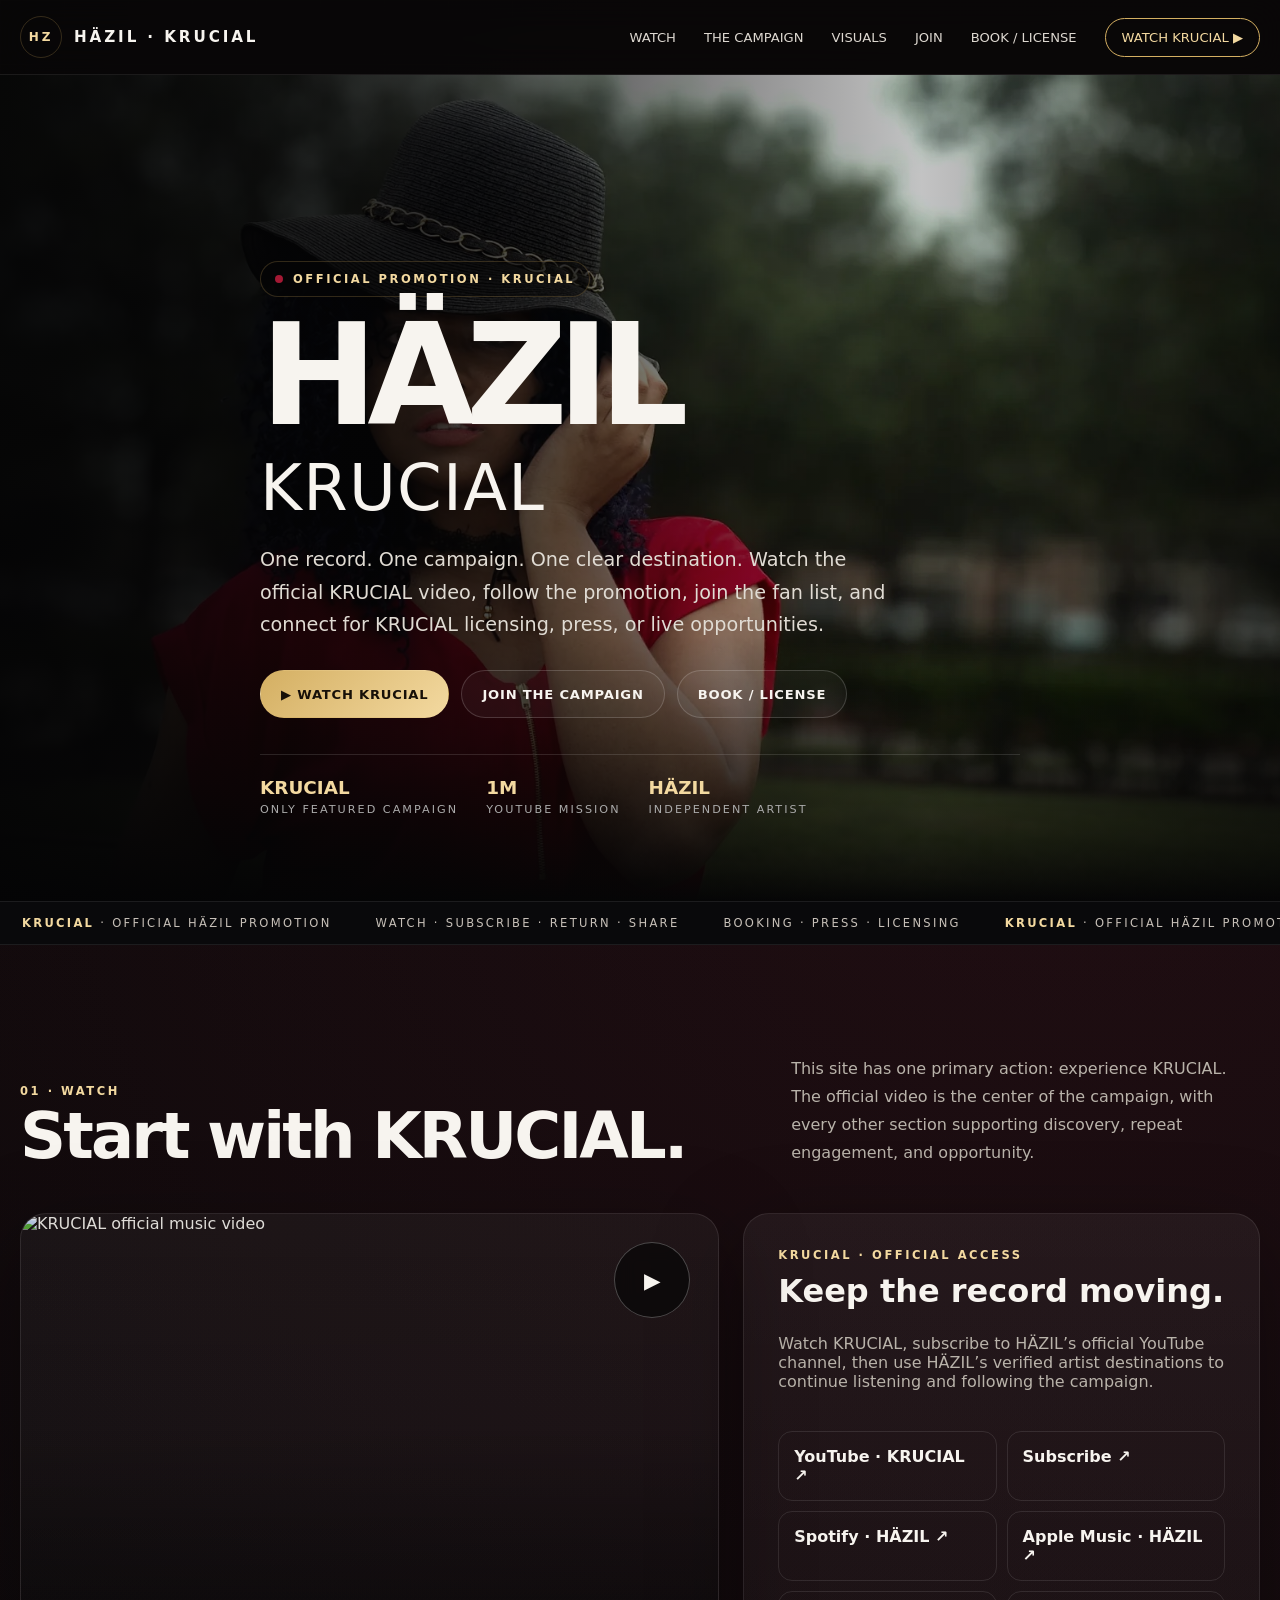
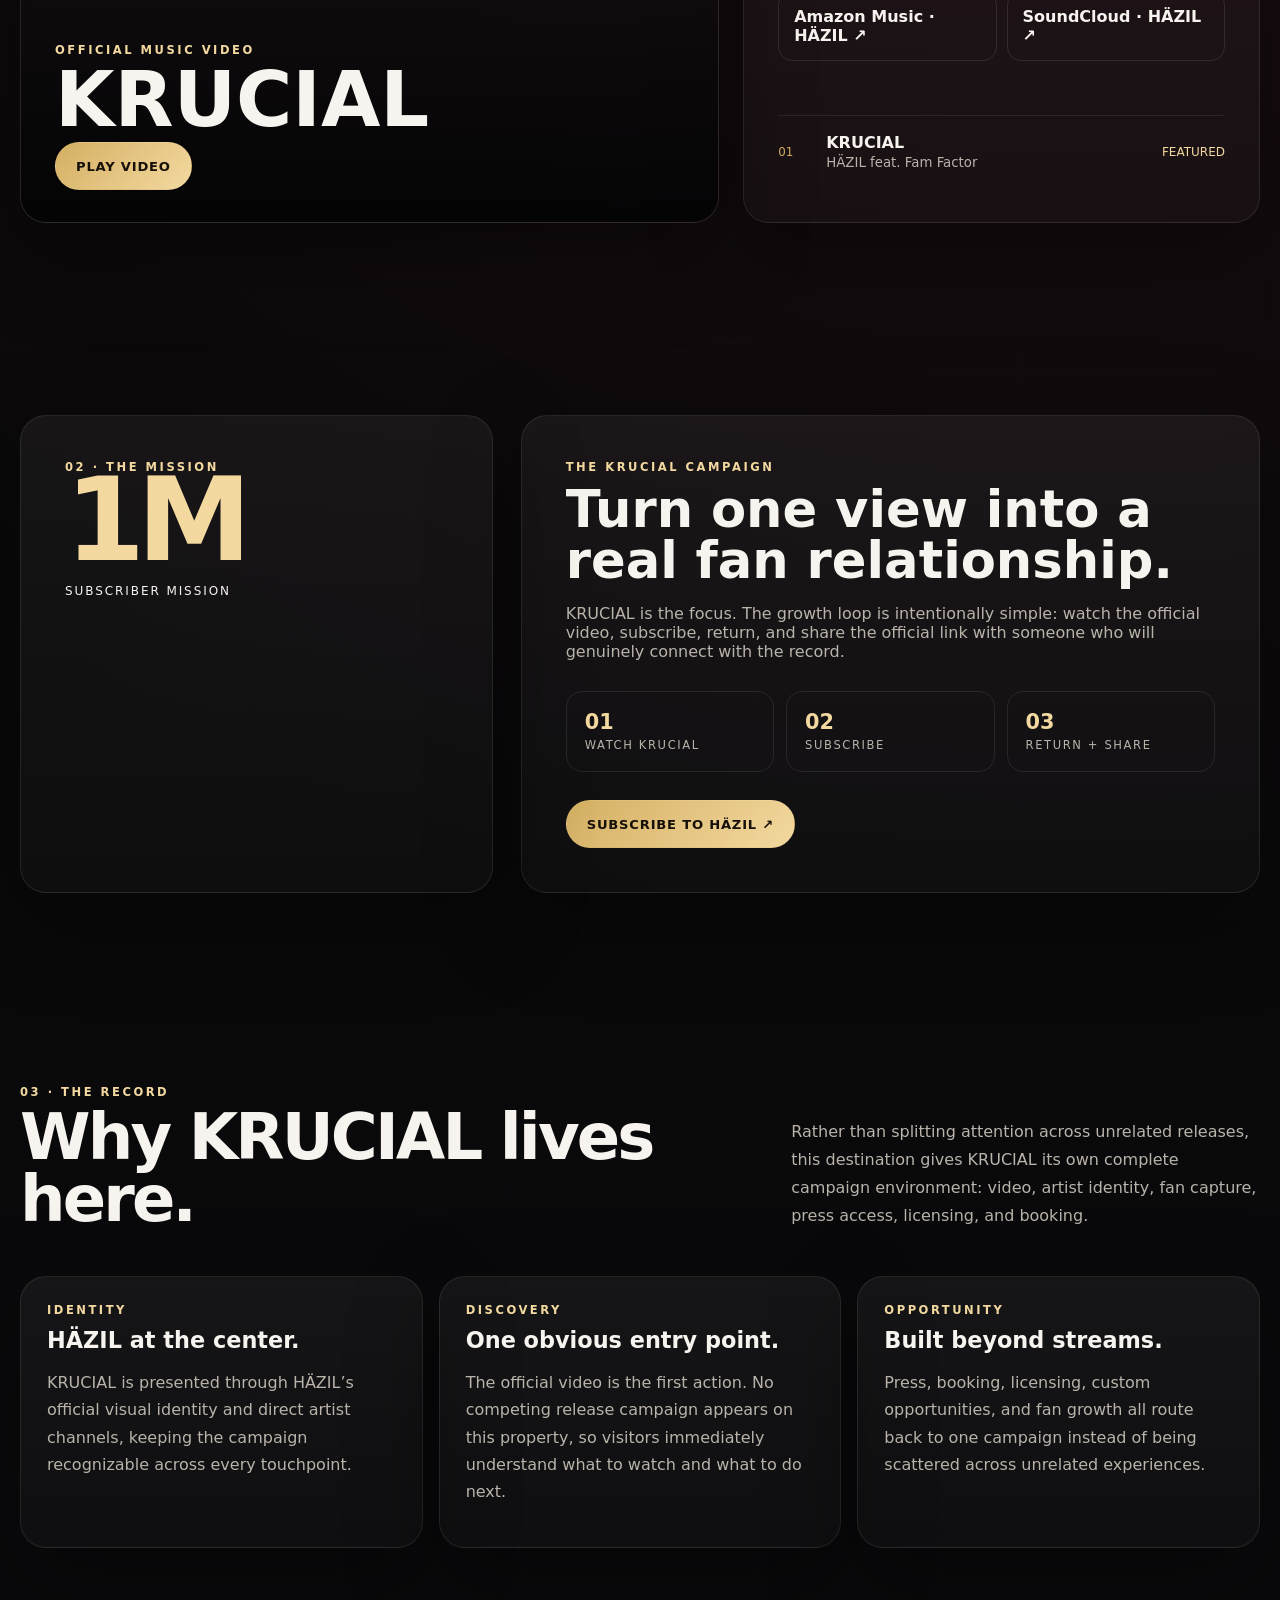
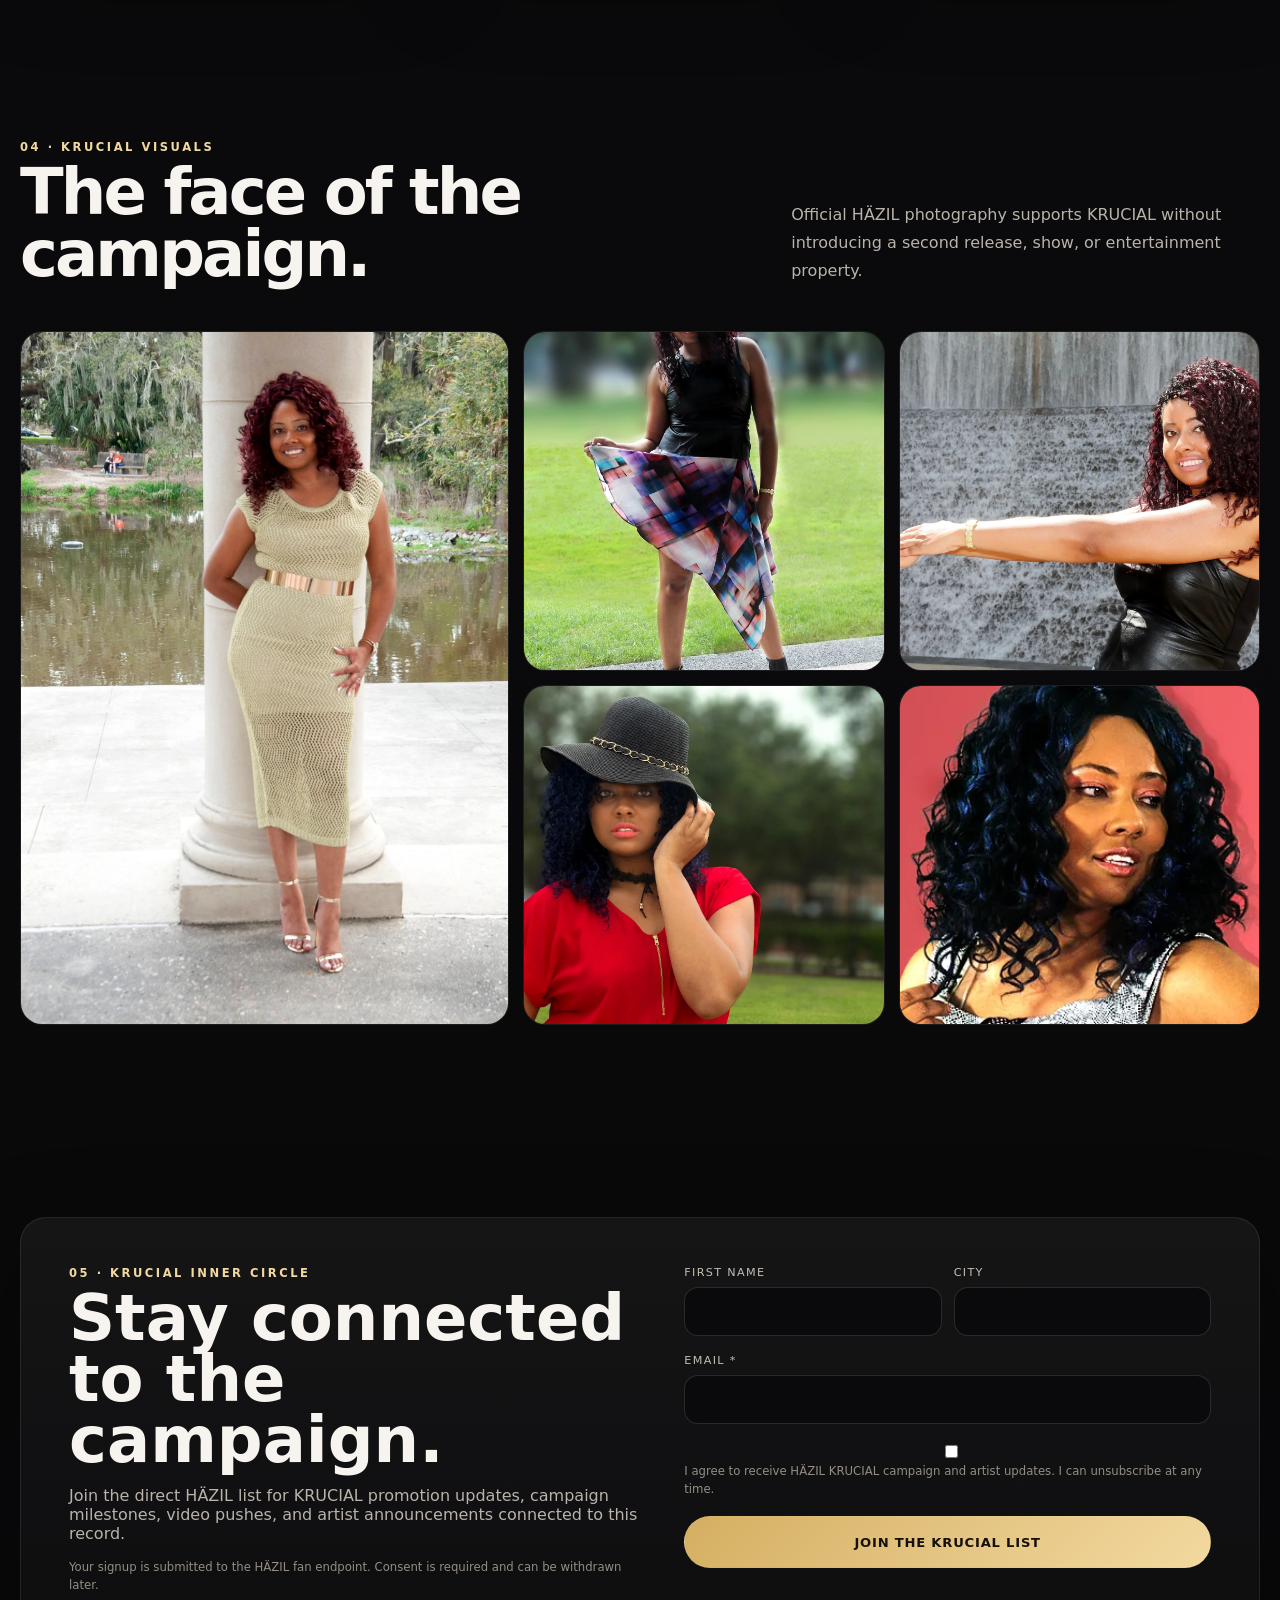
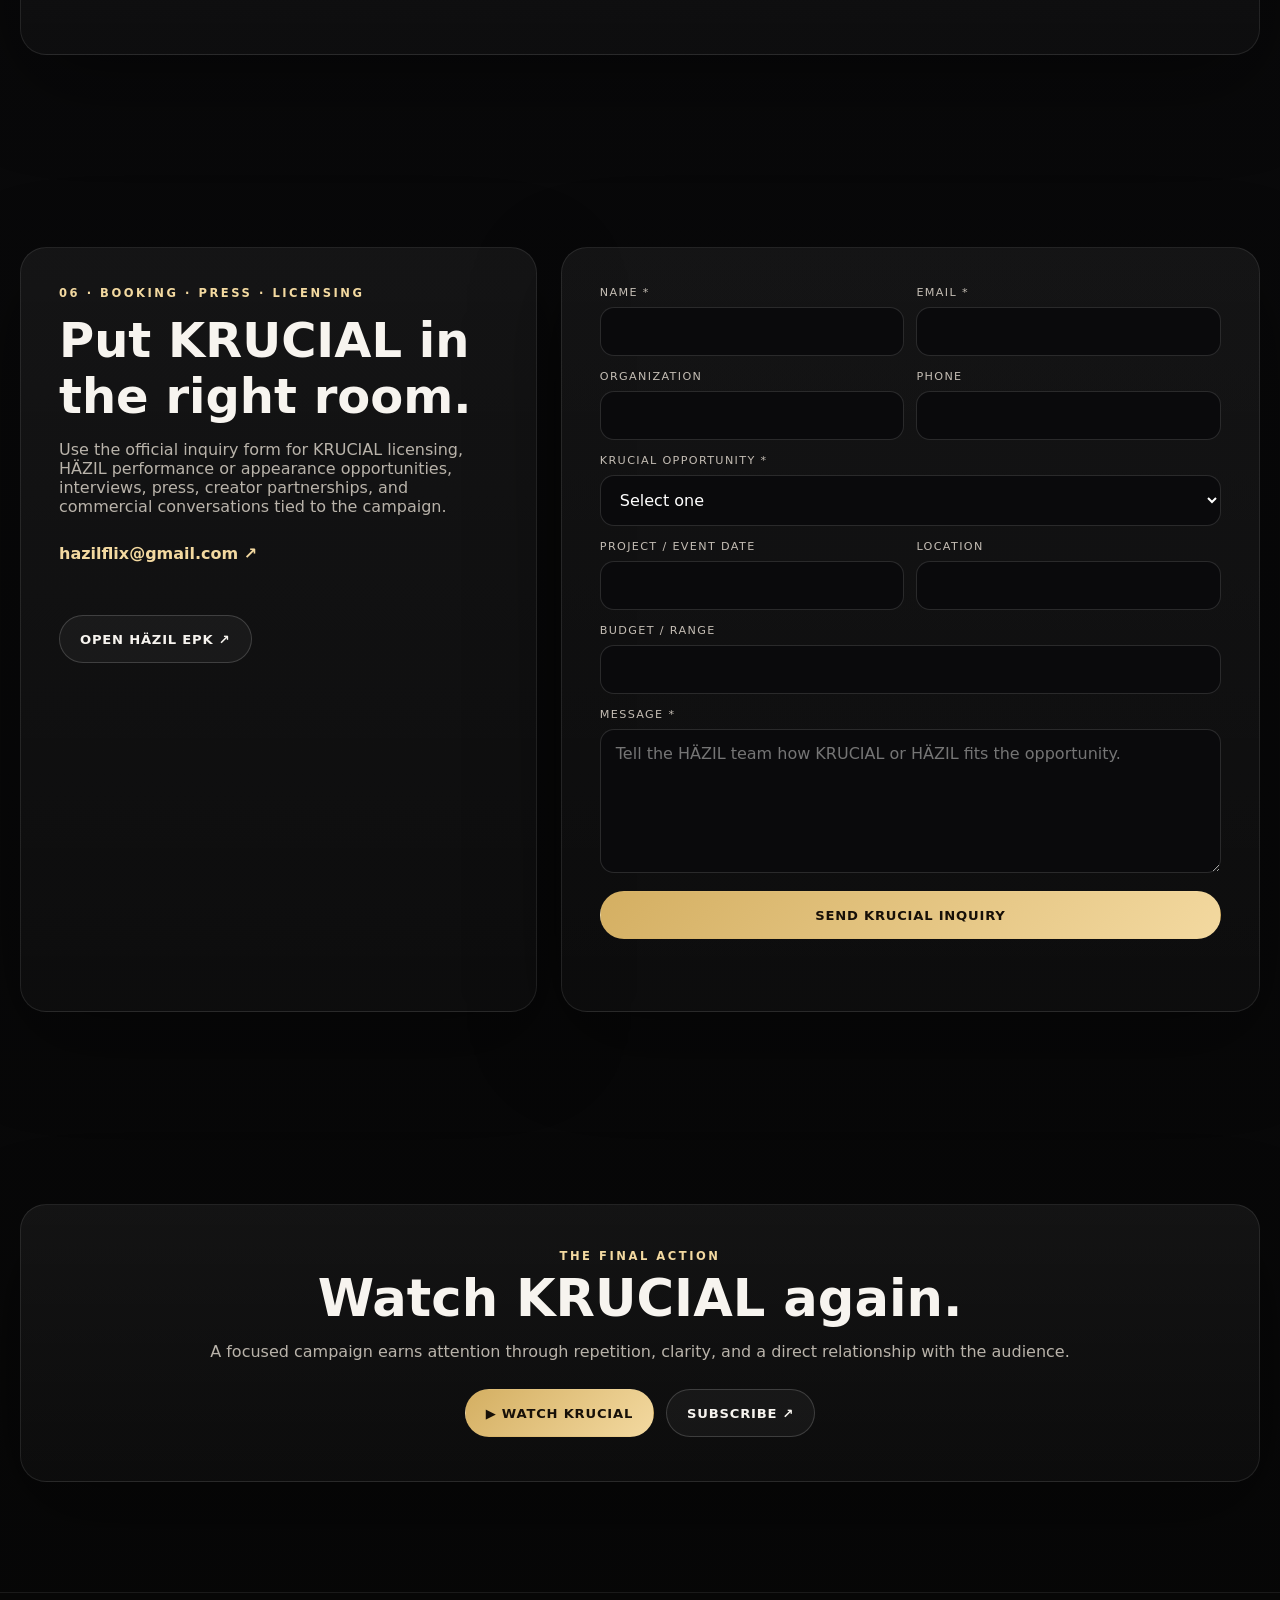
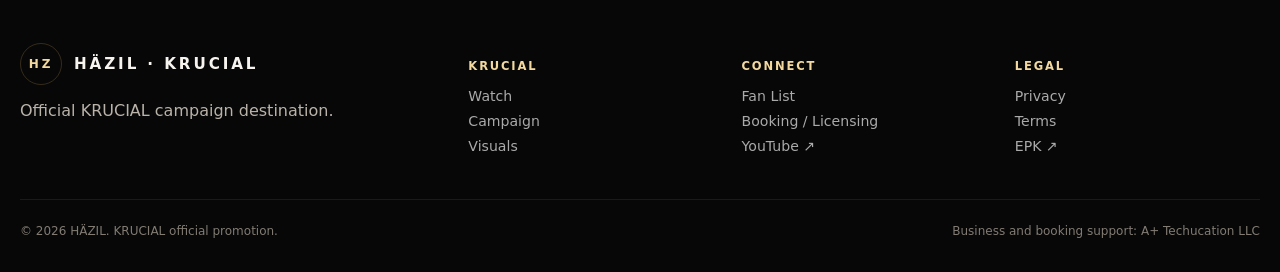
==== commit dce0459b: "Promote KRUCIAL revenue funnel to live root deployment" ====
--- a/index.html
+++ b/index.html
@@ -1,455 +1,248 @@
-<!DOCTYPE html>
-
+<!doctype html>
 <html lang="en">
 <head>
-<meta charset="utf-8"/>
-<meta content="width=device-width,initial-scale=1,viewport-fit=cover" name="viewport"/>
-<title>HÄZIL ARKS — Official Music, Cinema, HAZIL Entertainment Group &amp; Booking</title>
-<meta content="Enter HÄZIL ARKS: an immersive official music, cinema and entertainment universe. Watch, listen, buy, subscribe, license, book and explore HAZIL Entertainment Group." name="description"/>
-<meta content="#f7f3ea" name="theme-color"/>
-<meta content="light" name="color-scheme"/>
-<meta content="HÄZIL — The Official Experience" property="og:title"/>
-<meta content="The world is listening. Enter HÄZIL ARKS to watch, listen, buy, subscribe, license, book and explore the HAZIL Entertainment Group universe." property="og:description"/>
-<meta content="website" property="og:type"/>
-<meta content="https://hazil.atechspot.com/hazil/photo-12.jpg" property="og:image"/>
-<link href="assets/css/styles-v10-20260820.css" rel="stylesheet"/>
-<script type="application/ld+json">{"@context":"https://schema.org","@graph":[{"@type":"WebSite","@id":"https://hazil.atechspot.com/#website","url":"https://hazil.atechspot.com/","name":"HÄZIL ARKS","description":"Official HÄZIL music, cinema, entertainment, licensing and booking destination.","inLanguage":"en-US"},{"@type":"Person","@id":"https://hazil.atechspot.com/#hazil","name":"HÄZIL","url":"https://hazil.atechspot.com/","sameAs":["https://music.apple.com/us/artist/hazil/1197176769","https://open.spotify.com/artist/2KtKWg4aKdLuVyBHw21Uh5","https://soundcloud.com/hazilmusic","https://www.youtube.com/channel/UCEtV92a0BbcUwbMlZ8lvKiQ","https://www.instagram.com/hazilark/","https://www.facebook.com/hazilark","https://x.com/HazilArk"]},{"@type":"Organization","@id":"https://hazil.atechspot.com/#group","name":"HAZIL Entertainment Group","url":"https://hazil.atechspot.com/#group","founder":{"@id":"https://hazil.atechspot.com/#hazil"}}]}</script>
-<meta content="index,follow,max-image-preview:large,max-snippet:-1,max-video-preview:-1" name="robots"/><meta content="HÄZIL" name="author"/><meta content="summary_large_image" name="twitter:card"/><meta content="HÄZIL ARKS — Official Music, Cinema &amp; Entertainment" name="twitter:title"/><meta content="Watch, listen, buy, subscribe, license and book inside the official HÄZIL ARKS universe." name="twitter:description"/><meta content="https://hazil.atechspot.com/hazil/photo-12.jpg" name="twitter:image"/><meta content="https://hazil.atechspot.com/" property="og:url"/><meta content="HÄZIL ARKS" property="og:site_name"/><meta content="HÄZIL official artist portrait" property="og:image:alt"/><link href="https://hazil.atechspot.com/" rel="canonical"/><link crossorigin="" href="https://www.youtube.com" rel="preconnect"/><link crossorigin="" href="https://i.ytimg.com" rel="preconnect"/><link crossorigin="" href="https://w.soundcloud.com" rel="preconnect"/><link crossorigin="" href="https://soundcloud.com" rel="preconnect"/><link as="image" fetchpriority="high" href="assets/images/we-up-promo-poster-v9.jpg" rel="preload"/></head>
-<body data-build="HAZIL-ARKS-CINEMA-10"><a class="skip-link" href="#home">Skip to HÄZIL ARKS</a>
-<!-- HÄZIL ARKS CINEMA 10.1: immersive entrance -->
-<div aria-label="Enter the HÄZIL ARKS experience" class="gate gate-v7" id="gate">
-<div aria-hidden="true" class="gate-video gate-promo-bg" id="gateVideoShell">
-<video autoplay="" class="gate-promo-video" id="gatePromoVideo" loop="" muted="" playsinline="" poster="assets/images/we-up-promo-poster-v9.jpg" preload="auto">
-<source src="assets/media/we-up-promo-intro-v9.mp4" type="video/mp4"/>
-</video>
+<meta charset="utf-8">
+<meta name="viewport" content="width=device-width,initial-scale=1,viewport-fit=cover">
+<title>HÄZIL — KRUCIAL | Official Promotion</title>
+<meta name="description" content="The official HÄZIL KRUCIAL promotion. Watch the official video, follow the campaign, join the fan list, and contact the HÄZIL team for KRUCIAL licensing, press, and booking.">
+<link rel="canonical" href="https://hazil.atechspot.com/">
+<meta property="og:title" content="HÄZIL — KRUCIAL">
+<meta property="og:description" content="One record. One campaign. Watch KRUCIAL and enter the official HÄZIL promotion.">
+<meta property="og:type" content="music.song">
+<meta property="og:url" content="https://hazil.atechspot.com/">
+<meta property="og:image" content="https://hazil.atechspot.com/assets/images/01-h-zil-wearing-a-black-hat-and-red-top.webp">
+<meta name="theme-color" content="#070707">
+<link rel="icon" href="/assets/favicon.svg">
+<link rel="manifest" href="/site.webmanifest">
+<link rel="stylesheet" href="/assets/styles.css?v=krucial-only-20260924">
+<script defer src="/assets/app.js?v=krucial-only-20260924"></script>
+<script type="application/ld+json">{"@context":"https://schema.org","@type":"MusicGroup","name":"HÄZIL","url":"https://hazil.atechspot.com/","sameAs":["https://www.youtube.com/channel/UCEtV92a0BbcUwbMlZ8lvKiQ","https://www.instagram.com/hazilark/","https://www.facebook.com/hazilark","https://x.com/HazilArk","https://open.spotify.com/artist/2KtKWg4aKdLuVyBHw21Uh5","https://soundcloud.com/hazilmusic"]}</script>
+</head>
+<body>
+<a class="skip" href="#main">Skip to KRUCIAL</a>
+
+<header class="topbar">
+  <div class="wrap nav">
+    <a class="brand" href="/"><span class="brandmark">HZ</span><span class="brandname">HÄZIL · KRUCIAL</span></a>
+    <button class="menuBtn" aria-expanded="false" aria-controls="navlinks">MENU</button>
+    <nav class="navlinks" id="navlinks" aria-label="KRUCIAL navigation">
+      <a href="#watch">WATCH</a>
+      <a href="#campaign">THE CAMPAIGN</a>
+      <a href="#visuals">VISUALS</a>
+      <a href="#fans">JOIN</a>
+      <a href="#book">BOOK / LICENSE</a>
+      <a class="navcta" href="#" data-video="CgEhvoDVACQ">WATCH KRUCIAL ▶</a>
+    </nav>
+  </div>
+</header>
+
+<main id="main">
+<section class="hero">
+  <div class="heroMedia"><img src="/assets/images/01-h-zil-wearing-a-black-hat-and-red-top.webp" alt="HÄZIL KRUCIAL campaign portrait" fetchpriority="high"></div>
+  <div class="wrap heroContent">
+    <div class="campaignTag"><span class="campaignDot"></span><span class="eyebrow">OFFICIAL PROMOTION · KRUCIAL</span></div>
+    <h1>HÄZIL</h1>
+    <h2>KRUCIAL</h2>
+    <p>One record. One campaign. One clear destination. Watch the official KRUCIAL video, follow the promotion, join the fan list, and connect for KRUCIAL licensing, press, or live opportunities.</p>
+    <div class="ctaRow">
+      <a class="btn btnPrimary" href="#" data-video="CgEhvoDVACQ">▶ WATCH KRUCIAL</a>
+      <a class="btn" href="#fans">JOIN THE CAMPAIGN</a>
+      <a class="btn" href="#book">BOOK / LICENSE</a>
+    </div>
+    <div class="heroMeta">
+      <div><b>KRUCIAL</b><span>Only Featured Campaign</span></div>
+      <div><b>1M</b><span>YouTube Mission</span></div>
+      <div><b>HÄZIL</b><span>Independent Artist</span></div>
+    </div>
+  </div>
+</section>
+
+<div class="signalBar" aria-hidden="true"><div class="marquee">
+  <span><b>KRUCIAL</b> · OFFICIAL HÄZIL PROMOTION</span>
+  <span>WATCH · SUBSCRIBE · RETURN · SHARE</span>
+  <span>BOOKING · PRESS · LICENSING</span>
+  <span><b>KRUCIAL</b> · OFFICIAL HÄZIL PROMOTION</span>
+  <span>WATCH · SUBSCRIBE · RETURN · SHARE</span>
+  <span>BOOKING · PRESS · LICENSING</span>
+</div></div>
+
+<section class="section" id="watch">
+  <div class="wrap">
+    <div class="sectionHead reveal">
+      <div><div class="eyebrow">01 · WATCH</div><h2>Start with KRUCIAL.</h2></div>
+      <p>This site has one primary action: experience KRUCIAL. The official video is the center of the campaign, with every other section supporting discovery, repeat engagement, and opportunity.</p>
+    </div>
+    <div class="featureSplit reveal">
+      <a class="panel videoHero" href="#" data-video="CgEhvoDVACQ" aria-label="Watch KRUCIAL official music video">
+        <img src="https://i.ytimg.com/vi/CgEhvoDVACQ/maxresdefault.jpg" onerror="this.onerror=null;this.src='https://i.ytimg.com/vi/CgEhvoDVACQ/hqdefault.jpg'" alt="KRUCIAL official music video">
+        <span class="playOrb">▶</span>
+        <div class="videoCopy"><div class="eyebrow">OFFICIAL MUSIC VIDEO</div><h3>KRUCIAL</h3><span class="btn btnPrimary">PLAY VIDEO</span></div>
+      </a>
+      <article class="panel catalogPanel">
+        <div class="eyebrow">KRUCIAL · OFFICIAL ACCESS</div>
+        <h3>Keep the record moving.</h3>
+        <p class="muted">Watch KRUCIAL, subscribe to HÄZIL’s official YouTube channel, then use HÄZIL’s verified artist destinations to continue listening and following the campaign.</p>
+        <div class="platformGrid">
+          <a href="https://www.youtube.com/watch?v=CgEhvoDVACQ" target="_blank" rel="noopener">YouTube · KRUCIAL ↗</a>
+          <a href="https://www.youtube.com/channel/UCEtV92a0BbcUwbMlZ8lvKiQ?sub_confirmation=1" target="_blank" rel="noopener">Subscribe ↗</a>
+          <a href="https://open.spotify.com/artist/2KtKWg4aKdLuVyBHw21Uh5" target="_blank" rel="noopener">Spotify · HÄZIL ↗</a>
+          <a href="https://music.apple.com/us/artist/hazil/1197176769" target="_blank" rel="noopener">Apple Music · HÄZIL ↗</a>
+          <a href="https://music.amazon.com/artists/B01MUWQ784/hazil" target="_blank" rel="noopener">Amazon Music · HÄZIL ↗</a>
+          <a href="https://soundcloud.com/hazilmusic" target="_blank" rel="noopener">SoundCloud · HÄZIL ↗</a>
+        </div>
+        <div class="trackList">
+          <div class="track"><span>01</span><div><b>KRUCIAL</b><small>HÄZIL feat. Fam Factor</small></div><em>FEATURED</em></div>
+        </div>
+      </article>
+    </div>
+  </div>
+</section>
+
+<section class="sectionCompact" id="campaign">
+  <div class="wrap mission">
+    <article class="panel missionStat reveal">
+      <div class="eyebrow">02 · THE MISSION</div>
+      <strong>1M</strong>
+      <span>subscriber mission</span>
+    </article>
+    <article class="panel missionText reveal">
+      <div class="eyebrow">THE KRUCIAL CAMPAIGN</div>
+      <h3>Turn one view into a real fan relationship.</h3>
+      <p class="muted">KRUCIAL is the focus. The growth loop is intentionally simple: watch the official video, subscribe, return, and share the official link with someone who will genuinely connect with the record.</p>
+      <div class="steps">
+        <div class="step"><b>01</b><span>Watch KRUCIAL</span></div>
+        <div class="step"><b>02</b><span>Subscribe</span></div>
+        <div class="step"><b>03</b><span>Return + Share</span></div>
+      </div>
+      <div class="ctaRow"><a class="btn btnPrimary" href="https://www.youtube.com/channel/UCEtV92a0BbcUwbMlZ8lvKiQ?sub_confirmation=1" target="_blank" rel="noopener">SUBSCRIBE TO HÄZIL ↗</a></div>
+    </article>
+  </div>
+</section>
+
+<section class="section" id="story">
+  <div class="wrap">
+    <div class="sectionHead reveal">
+      <div><div class="eyebrow">03 · THE RECORD</div><h2>Why KRUCIAL lives here.</h2></div>
+      <p>Rather than splitting attention across unrelated releases, this destination gives KRUCIAL its own complete campaign environment: video, artist identity, fan capture, press access, licensing, and booking.</p>
+    </div>
+    <div class="contentGrid reveal">
+      <article class="panel contentCard"><div class="eyebrow">IDENTITY</div><h3>HÄZIL at the center.</h3><p>KRUCIAL is presented through HÄZIL’s official visual identity and direct artist channels, keeping the campaign recognizable across every touchpoint.</p></article>
+      <article class="panel contentCard"><div class="eyebrow">DISCOVERY</div><h3>One obvious entry point.</h3><p>The official video is the first action. No competing release campaign appears on this property, so visitors immediately understand what to watch and what to do next.</p></article>
+      <article class="panel contentCard"><div class="eyebrow">OPPORTUNITY</div><h3>Built beyond streams.</h3><p>Press, booking, licensing, custom opportunities, and fan growth all route back to one campaign instead of being scattered across unrelated experiences.</p></article>
+    </div>
+  </div>
+</section>
+
+<section class="sectionCompact" id="visuals">
+  <div class="wrap">
+    <div class="sectionHead reveal">
+      <div><div class="eyebrow">04 · KRUCIAL VISUALS</div><h2>The face of the campaign.</h2></div>
+      <p>Official HÄZIL photography supports KRUCIAL without introducing a second release, show, or entertainment property.</p>
+    </div>
+    <div class="gallery reveal">
+      <figure><img loading="lazy" src="/assets/images/09-h-zil-full-length-portrait.webp" alt="HÄZIL KRUCIAL campaign full-length portrait"></figure>
+      <figure><img loading="lazy" src="/assets/images/07-h-zil-editorial-portrait.webp" alt="HÄZIL KRUCIAL editorial portrait"></figure>
+      <figure><img loading="lazy" src="/assets/images/04-h-zil-in-black.webp" alt="HÄZIL KRUCIAL portrait in black"></figure>
+      <figure><img loading="lazy" src="/assets/images/10-h-zil-portrait-in-red-and-black-hat.webp" alt="HÄZIL KRUCIAL red and black campaign portrait"></figure>
+      <figure><img loading="lazy" src="/assets/images/16-h-zil-close-up-promotional-portrait.webp" alt="HÄZIL KRUCIAL promotional close-up"></figure>
+    </div>
+  </div>
+</section>
+
+<section class="section" id="fans">
+  <div class="wrap panel signup reveal">
+    <div>
+      <div class="eyebrow">05 · KRUCIAL INNER CIRCLE</div>
+      <h2>Stay connected to the campaign.</h2>
+      <p class="muted">Join the direct HÄZIL list for KRUCIAL promotion updates, campaign milestones, video pushes, and artist announcements connected to this record.</p>
+      <p class="tiny">Your signup is submitted to the HÄZIL fan endpoint. Consent is required and can be withdrawn later.</p>
+    </div>
+    <form class="form" id="fanSignup">
+      <div class="two">
+        <label><span>First name</span><input name="name" autocomplete="given-name" maxlength="80"></label>
+        <label><span>City</span><input name="city" autocomplete="address-level2" maxlength="120"></label>
+      </div>
+      <label><span>Email *</span><input name="email" type="email" autocomplete="email" required maxlength="254"></label>
+      <label class="honeypot" aria-hidden="true">Website<input name="website" tabindex="-1" autocomplete="off"></label>
+      <label class="tiny"><input type="checkbox" name="consent" value="yes" required> I agree to receive HÄZIL KRUCIAL campaign and artist updates. I can unsubscribe at any time.</label>
+      <button class="btn btnPrimary" type="submit">JOIN THE KRUCIAL LIST</button>
+      <div class="status" id="fanStatus" aria-live="polite"></div>
+    </form>
+  </div>
+</section>
+
+<section class="sectionCompact" id="book">
+  <div class="wrap contactGrid">
+    <article class="panel contactInfo reveal">
+      <div class="eyebrow">06 · BOOKING · PRESS · LICENSING</div>
+      <h2>Put KRUCIAL in the right room.</h2>
+      <p class="muted">Use the official inquiry form for KRUCIAL licensing, HÄZIL performance or appearance opportunities, interviews, press, creator partnerships, and commercial conversations tied to the campaign.</p>
+      <a class="direct" href="mailto:hazilflix@gmail.com">hazilflix@gmail.com ↗</a>
+      <div class="ctaRow">
+        <a class="btn" href="/Hazil_EPK_2026.pdf" target="_blank" rel="noopener">OPEN HÄZIL EPK ↗</a>
+      </div>
+    </article>
+    <article class="panel formPanel reveal">
+      <form class="form" id="inquiryForm">
+        <div class="two">
+          <label><span>Name *</span><input name="name" autocomplete="name" required maxlength="120"></label>
+          <label><span>Email *</span><input name="email" type="email" autocomplete="email" required maxlength="254"></label>
+        </div>
+        <div class="two">
+          <label><span>Organization</span><input name="organization" autocomplete="organization" maxlength="160"></label>
+          <label><span>Phone</span><input name="phone" autocomplete="tel" maxlength="40"></label>
+        </div>
+        <label><span>KRUCIAL opportunity *</span>
+          <select name="type" required>
+            <option value="">Select one</option>
+            <option>KRUCIAL Licensing / Sync</option>
+            <option>HÄZIL Booking / Live Performance</option>
+            <option>Press / Interview</option>
+            <option>Brand / Creator Partnership</option>
+            <option>KRUCIAL Commercial Opportunity</option>
+          </select>
+        </label>
+        <div class="two">
+          <label><span>Project / Event date</span><input name="date" maxlength="40"></label>
+          <label><span>Location</span><input name="location" maxlength="160"></label>
+        </div>
+        <label><span>Budget / range</span><input name="budget" maxlength="100"></label>
+        <label><span>Message *</span><textarea name="message" rows="6" required maxlength="4000" placeholder="Tell the HÄZIL team how KRUCIAL or HÄZIL fits the opportunity."></textarea></label>
+        <label class="honeypot" aria-hidden="true">Website<input name="website" tabindex="-1" autocomplete="off"></label>
+        <button class="btn btnPrimary" type="submit">SEND KRUCIAL INQUIRY</button>
+        <div class="status" id="inquiryStatus" aria-live="polite"></div>
+      </form>
+    </article>
+  </div>
+</section>
+
+<section class="section">
+  <div class="wrap panel missionText reveal" style="text-align:center">
+    <div class="eyebrow">THE FINAL ACTION</div>
+    <h3>Watch KRUCIAL again.</h3>
+    <p class="muted">A focused campaign earns attention through repetition, clarity, and a direct relationship with the audience.</p>
+    <div class="ctaRow" style="justify-content:center">
+      <a class="btn btnPrimary" href="#" data-video="CgEhvoDVACQ">▶ WATCH KRUCIAL</a>
+      <a class="btn" href="https://www.youtube.com/channel/UCEtV92a0BbcUwbMlZ8lvKiQ?sub_confirmation=1" target="_blank" rel="noopener">SUBSCRIBE ↗</a>
+    </div>
+  </div>
+</section>
+</main>
+
+<footer class="footer">
+  <div class="wrap">
+    <div class="footerGrid">
+      <div><div class="brand"><span class="brandmark">HZ</span><span class="brandname">HÄZIL · KRUCIAL</span></div><p class="muted">Official KRUCIAL campaign destination.</p></div>
+      <div><h4>KRUCIAL</h4><a href="#watch">Watch</a><a href="#campaign">Campaign</a><a href="#visuals">Visuals</a></div>
+      <div><h4>Connect</h4><a href="#fans">Fan List</a><a href="#book">Booking / Licensing</a><a href="https://www.youtube.com/channel/UCEtV92a0BbcUwbMlZ8lvKiQ" target="_blank" rel="noopener">YouTube ↗</a></div>
+      <div><h4>Legal</h4><a href="/privacy.html">Privacy</a><a href="/terms.html">Terms</a><a href="/Hazil_EPK_2026.pdf" target="_blank" rel="noopener">EPK ↗</a></div>
+    </div>
+    <div class="footerBottom"><span>© 2026 HÄZIL. KRUCIAL official promotion.</span><span>Business and booking support: A+ Techucation LLC</span></div>
+  </div>
+</footer>
+
+<div class="modal" id="videoModal" aria-hidden="true" role="dialog" aria-modal="true" aria-label="KRUCIAL video player">
+  <div class="modalBox"><button class="modalClose" aria-label="Close KRUCIAL video">×</button><div class="modalVideo"></div></div>
 </div>
-<div class="gate-shade"></div>
-<div class="gate-grain"></div>
-<div aria-hidden="true" class="gate-gridlines"></div>
-<div aria-hidden="true" class="gate-orbit" id="gateOrbit">
-<figure class="gate-orbit-card gc1"><img alt="" decoding="async" height="309" loading="eager" src="assets/images/intro-blue-hair-v10.webp" width="595"/></figure>
-<figure class="gate-orbit-card gc2"><img alt="" decoding="async" height="1402" loading="eager" src="assets/images/photo-3.jpg" width="1122"/></figure>
-<figure class="gate-orbit-card gc3"><img alt="" decoding="async" height="1448" loading="eager" src="assets/images/photo-4.jpg" width="1086"/></figure>
-<figure class="gate-orbit-card gc4"><img alt="" decoding="async" height="589" loading="eager" src="assets/images/intro-boxing-v10.webp" width="571"/></figure>
-<figure class="gate-orbit-card gc5"><img alt="" decoding="async" height="771" loading="eager" src="assets/images/photo-12.jpg" width="1800"/></figure>
-</div>
-<div class="gate-topline"><span>HÄZIL ARKS</span><span>OFFICIAL ARTIST + ENTERTAINMENT UNIVERSE</span><span>2026</span></div>
-<div class="gate-content gate-content-v7">
-<p class="gate-kicker"><span class="gate-promo-badge">WE UP · OFFICIAL PROMO</span>MUSIC · CINEMA · LIVE · FILM · TV · SYNC · AI</p>
-<h1><span>THE WORLD</span><em>IS LISTENING.</em></h1>
-<p class="gate-manifesto">Eight billion possibilities. One independent signal built to travel across every screen.</p>
-<button class="gate-enter gate-enter-v7" id="enterExperience" type="button"><b>ENTER HÄZIL ARKS</b><span>↗</span></button>
-<p class="gate-note">Official WE UP promo begins muted for reliable autoplay. Use the side SOUND control at any time. KRUCIAL starts when you enter.</p>
-</div>
-<div class="gate-bottomline"><span>WATCH</span><span>LISTEN</span><span>BUY</span><span>SUBSCRIBE</span><span>LICENSE</span><span>BOOK</span></div>
-</div>
-<button aria-label="Turn HÄZIL sound on" aria-pressed="false" class="sound-rail" id="soundRail" type="button">
-<span aria-hidden="true" class="sound-rail-icon">♫</span>
-<span class="sound-rail-copy"><b id="soundRailLabel">SOUND ON</b><small id="soundRailState">INTRO MUTED</small></span>
-</button>
-<button aria-controls="profilePanel" aria-expanded="false" class="profile-rail" id="profileRail" type="button"><span>HÄZIL</span><b>SIGNAL / PROFILE</b><i>↗</i></button>
-<aside aria-hidden="true" class="profile-panel" id="profilePanel">
-<div class="profile-panel-head"><span>ARTIST INTELLIGENCE</span><button aria-label="Close HÄZIL profile" id="profileClose" type="button">×</button></div>
-<div class="profile-portrait"><img alt="HÄZIL official portrait" decoding="async" height="771" loading="eager" src="assets/images/photo-12.jpg" width="1800"/><strong>HÄZIL</strong></div>
-<div class="profile-facts">
-<div><small>POSITION</small><b>Independent Artist · Founder · IP Builder</b></div>
-<div><small>CATALOG</small><b>Someday · Greater · Krucial · We Up + Archive</b></div>
-<div><small>CAPABILITIES</small><b>Recorded Music · Sync · Jingles · Film / TV · Live</b></div>
-<div><small>AUDIENCE MISSION</small><b>Road to 1M YouTube subscribers</b></div>
-<div><small>GLOBAL VISION</small><b>Accessible to a potential worldwide audience</b></div>
-</div>
-<div class="profile-actions"><a href="#music">LISTEN / BUY</a><a href="#cinema">WATCH</a><a href="#booking">BOOK</a><a href="Hazil_EPK_2026.pdf" rel="noopener" target="_blank">EPK ↗</a></div>
-</aside>
-<header class="site-header" id="top">
-<div class="header-left">
-<a aria-label="HÄZIL home" class="hz-logo" href="#top"><span>H</span><i>Z</i></a>
-<div aria-label="Social media" class="social-mini">
-<a aria-label="Facebook" href="https://www.facebook.com/hazilark" rel="noopener" target="_blank">f</a>
-<a aria-label="Instagram" href="https://www.instagram.com/hazilark/" rel="noopener" target="_blank">◎</a>
-<a aria-label="X" href="https://x.com/HazilArk" rel="noopener" target="_blank">𝕏</a>
-<a aria-label="Email HÄZIL" data-compose="General HÄZIL Inquiry" href="mailto:hazilflix@gmail.com">✉</a>
-<a aria-label="YouTube" href="https://www.youtube.com/channel/UCEtV92a0BbcUwbMlZ8lvKiQ" rel="noopener" target="_blank">▶</a>
-</div>
-</div>
-<button aria-controls="mainNav" aria-expanded="false" class="mobile-menu" id="mobileMenu" type="button">MENU</button>
-<nav aria-label="Primary navigation" class="main-nav" id="mainNav">
-<a href="#music">LISTEN</a>
-<a href="#cinema">WATCH</a>
-<a href="#shop">BUY MUSIC</a>
-<a href="#story">STORY</a>
-<a href="#group">HAZIL GROUP</a>
-<a href="#licensing">LICENSING</a>
-<a href="#booking">BOOKING</a>
-<button aria-label="Search the site" class="search-open" id="searchOpen" type="button">⌕</button>
-</nav>
-</header>
-<div aria-label="HÄZIL business and fan destinations" class="signal-marquee">
-<div class="signal-marquee-track">
-<span>NOW OPEN: HÄZIL ARKS</span><i>✦</i><span>WATCH THE CINEMA</span><i>✦</i><span>STREAM + BUY THE CATALOG</span><i>✦</i><span>ROAD TO 1,000,000</span><i>✦</i><span>BOOKING + LICENSING OPEN</span><i>✦</i><span>FILM · TV · JINGLES · SYNC</span><i>✦</i>
-<span>NOW OPEN: HÄZIL ARKS</span><i>✦</i><span>WATCH THE CINEMA</span><i>✦</i><span>STREAM + BUY THE CATALOG</span><i>✦</i><span>ROAD TO 1,000,000</span><i>✦</i><span>BOOKING + LICENSING OPEN</span><i>✦</i><span>FILM · TV · JINGLES · SYNC</span><i>✦</i>
-</div>
-</div>
-<button aria-controls="platformPanel" aria-expanded="false" class="platform-edge" id="platformEdge" type="button">PLATFORMS A–Z</button>
-<aside aria-hidden="true" class="platform-panel" id="platformPanel">
-<div class="platform-panel-head"><span>HÄZIL PLATFORMS A–Z</span><button aria-label="Close platforms panel" id="platformClose" type="button">×</button></div>
-<div class="platform-panel-copy"><p>Move across every official HÄZIL destination from one clean access panel.</p></div>
-<div class="platform-grid">
-<a href="https://music.apple.com/us/artist/hazil/1197176769" rel="noopener" target="_blank"><b>A</b><span>Apple Music</span><small>Stream / Buy</small></a>
-<a href="https://music.amazon.com/artists/B01MUWQ784/hazil" rel="noopener" target="_blank"><b>A</b><span>Amazon Music</span><small>Stream / Buy</small></a>
-<a href="#booking"><b>B</b><span>Booking</span><small>Live / Press</small></a>
-<a data-compose="HÄZIL Contact" href="mailto:hazilflix@gmail.com"><b>C</b><span>Contact</span><small>Email desk</small></a>
-<a href="Hazil_EPK_2026.pdf" rel="noopener" target="_blank"><b>E</b><span>EPK</span><small>Press-ready PDF</small></a>
-<a href="https://www.facebook.com/hazilark" rel="noopener" target="_blank"><b>F</b><span>Facebook</span><small>Community</small></a>
-<a href="#group"><b>G</b><span>HAZIL Group</span><small>Company</small></a>
-<a href="https://www.instagram.com/hazilark/" rel="noopener" target="_blank"><b>I</b><span>Instagram</span><small>Visual archive</small></a>
-<a href="#licensing"><b>L</b><span>Licensing</span><small>Sync / Sound</small></a>
-<a href="#music"><b>M</b><span>Music</span><small>Catalog</small></a>
-<a href="https://soundcloud.com/hazilmusic" rel="noopener" target="_blank"><b>S</b><span>SoundCloud</span><small>Archive audio</small></a>
-<a href="https://open.spotify.com/artist/2KtKWg4aKdLuVyBHw21Uh5" rel="noopener" target="_blank"><b>S</b><span>Spotify</span><small>Streaming</small></a>
-<a href="#story"><b>S</b><span>Story</span><small>Artist bio</small></a>
-<a href="#cinema"><b>V</b><span>Videos</span><small>Watch</small></a>
-<a href="https://x.com/HazilArk" rel="noopener" target="_blank"><b>X</b><span>X</span><small>Updates</small></a>
-<a href="https://www.youtube.com/channel/UCEtV92a0BbcUwbMlZ8lvKiQ" rel="noopener" target="_blank"><b>Y</b><span>YouTube</span><small>Road to 1M</small></a>
-</div>
-</aside><main id="mainContent" tabindex="-1"><section class="hero hero-v7" id="home">
-<div aria-hidden="true" class="hero-video-wrap smart-video-bg" id="heroVideoShell">
-<img alt="" class="smart-video-poster" decoding="async" height="1402" loading="eager" src="assets/images/photo-3.jpg" width="1122"/>
-<div class="smart-video-host" id="heroYoutube"></div>
-</div>
-<div class="hero-overlay"></div>
-<div aria-hidden="true" class="hero-prism"></div>
-<div aria-hidden="true" class="hero-vertical-word">HÄZIL ARKS</div>
-<div class="hero-content shell">
-<div class="hero-copy hero-copy-v7">
-<p class="eyebrow light">OFFICIAL ARTIST EXPERIENCE · NOW PLAYING</p>
-<div class="hero-title-lockup"><h2>HÄZIL</h2><h3 data-video-title-text="2">KRUCIAL</h3></div>
-<p class="hero-statement">A music-first universe engineered for repeat listening, cinematic discovery, direct fan action and commercial opportunity.</p>
-<div class="actions hero-actions">
-<button class="btn btn-gold" data-video="krucial" data-youtube-url="https://www.youtube.com/watch?v=CgEhvoDVACQ" type="button">▶ WATCH KRUCIAL</button>
-<a class="btn btn-ghost" href="#music">LISTEN / BUY</a>
-<a class="btn btn-ghost" href="https://www.youtube.com/channel/UCEtV92a0BbcUwbMlZ8lvKiQ?sub_confirmation=1" rel="noopener" target="_blank">SUBSCRIBE ↗</a>
-</div>
-<div class="hero-signal-grid">
-<a href="#cinema"><b>01</b><span>WATCH</span><small>Moving video archive</small></a>
-<a href="#music"><b>02</b><span>LISTEN</span><small>Catalog + repeat play</small></a>
-<a href="#shop"><b>03</b><span>OWN</span><small>Purchase routes</small></a>
-<a href="#licensing"><b>04</b><span>LICENSE</span><small>Music + custom audio</small></a>
-</div>
-</div>
-<aside class="hero-card hero-card-v7">
-<span class="hero-card-label">GLOBAL SIGNAL · 2026</span>
-<strong>Artist.<br/>Company.<br/>Universe.</strong>
-<p>HÄZIL ARKS joins the fan experience and HAZIL Entertainment Group into one direct destination.</p>
-<div class="hero-mini-stats"><span><b>1M</b><small>SUBSCRIBER MISSION</small></span><span><b>24/7</b><small>GLOBAL ACCESS</small></span><span><b>8B</b><small>REACH VISION</small></span></div>
-<a href="#world-signal">ENTER THE GLOBAL SIGNAL →</a>
-</aside>
-</div>
-<a aria-label="Scroll to HÄZIL global signal" class="scroll-cue" href="#world-signal">EXPLORE <span>↓</span></a>
-</section>
-<section class="world-signal" id="world-signal">
-<div aria-hidden="true" class="world-signal-bg"><span></span><span></span><span></span></div>
-<div class="shell world-signal-head"><p class="eyebrow gold">THE GLOBAL SIGNAL</p><h2>8 BILLION<br/><em>POSSIBILITIES.</em></h2><p>Not a claim of eight billion listeners—a design mission: make the official HÄZIL destination simple enough to watch, hear, buy, subscribe, license or book from anywhere the web can reach.</p></div>
-<div class="shell world-signal-orbit" id="worldSignalOrbit">
-<div class="orbit-core"><span>HZ</span><small>ONE SIGNAL</small></div>
-<a class="orbit-node n1" href="#cinema"><img alt="HÄZIL cinema" decoding="async" height="1448" loading="eager" src="assets/images/photo-4.jpg" width="1086"/><b>WATCH</b><small>CINEMA</small></a>
-<a class="orbit-node n2" href="#music"><img alt="HÄZIL music" decoding="async" height="941" loading="eager" src="assets/images/photo-1.jpg" width="1672"/><b>LISTEN</b><small>MUSIC</small></a>
-<a class="orbit-node n3" href="#shop"><img alt="HÄZIL catalog" decoding="async" height="1402" loading="eager" src="assets/images/photo-3.jpg" width="1122"/><b>OWN</b><small>CATALOG</small></a>
-<a class="orbit-node n4" href="#group"><img alt="HAZIL Entertainment Group" decoding="async" height="941" loading="eager" src="assets/images/photo-5.jpg" width="1672"/><b>BUILD</b><small>HAZIL GROUP</small></a>
-<a class="orbit-node n5" href="#booking"><img alt="Book HÄZIL" decoding="async" height="771" loading="eager" src="assets/images/photo-12.jpg" width="1800"/><b>BOOK</b><small>BUSINESS</small></a>
-</div>
-<div class="shell world-signal-cta"><a href="#music">START WITH THE MUSIC →</a><a href="#cinema">ENTER CINEMA →</a><a href="#booking">COMMERCIAL INQUIRY →</a></div>
-</section>
-<section aria-label="Road to one million HÄZIL YouTube subscribers" class="road-million" id="road-to-million">
-<div class="road-million-glow road-glow-one"></div>
-<div class="road-million-glow road-glow-two"></div>
-<div class="shell road-million-grid">
-<div aria-hidden="true" class="road-million-number"><span>ROAD TO</span><strong>1M</strong></div>
-<div class="road-million-copy">
-<p class="eyebrow gold">HÄZIL NATION · YOUTUBE MISSION</p>
-<h2>One million subscribers.<br/><em>One real fan at a time.</em></h2>
-<p>Watch the official HÄZIL video archive, subscribe, return for another video and share the channel. Every legitimate subscriber and repeat viewer strengthens the audience signal around the catalog.</p>
-<div class="road-million-actions">
-<a class="btn btn-gold" href="https://www.youtube.com/channel/UCEtV92a0BbcUwbMlZ8lvKiQ/videos" rel="noopener" target="_blank">▶ WATCH HÄZIL VIDEOS</a>
-<a class="btn btn-road" href="https://www.youtube.com/channel/UCEtV92a0BbcUwbMlZ8lvKiQ?sub_confirmation=1" rel="noopener" target="_blank">SUBSCRIBE · ROAD TO 1M ↗</a>
-</div>
-<div class="road-million-proof"><span>REAL VIEWS</span><i>•</i><span>REAL SUBSCRIBERS</span><i>•</i><span>REPEAT LISTENING</span><i>•</i><span>GLOBAL REACH</span></div>
-</div>
-</div>
-</section>
-<section class="cinema section-dark" id="cinema">
-<div class="shell section-head cinema-head">
-<div><p class="eyebrow red">HÄZIL CINEMA</p><h2>Every video.<br/>One moving archive.</h2></div>
-<div class="section-copy"><p>A premium HÄZIL moving-film experience that never goes visually dead. Five curated HÄZIL video moments stay in cinematic motion. YouTube previews start muted for reliable autoplay; when embedding is permitted the real footage fades in automatically, and when a platform blocks embedding the polished motion visual remains while every click still reaches the correct official destination.</p><button class="text-link light" data-video="library" data-youtube-url="https://www.youtube.com/channel/UCEtV92a0BbcUwbMlZ8lvKiQ/videos" type="button">OPEN ALL PUBLIC VIDEOS ↗</button></div>
-</div>
-<div aria-label="HÄZIL live video filmstrip" class="film-stage film-stage-live" id="liveFilmReel">
-<div class="reel-aura reel-aura-one"></div>
-<div class="reel-aura reel-aura-two"></div>
-<div class="reel-status"><span class="live-dot"></span> CINEMATIC VIDEO REEL <b>• ALWAYS IN MOTION</b><small>Live video when allowed · motion preview when blocked</small></div>
-<div class="filmstrip filmstrip-live" id="filmstripLive">
-<article class="film-frame video-frame poster-1">
-<div class="film-preview-shell" id="filmShell0"><div class="film-preview-host" id="filmYoutube0"></div></div>
-<span class="frame-color color-red"></span><span class="frame-vignette"></span><span class="frame-no">01</span><span class="platform-chip">YOUTUBE</span><span class="frame-live"><i></i><em>WATCH</em></span><b data-video-title-text="0">HÄZIL OFFICIAL VIDEO · 01</b>
-<button aria-label="Watch HÄZIL feature video 01" class="frame-hit" data-platform="youtube" data-playlist-index="0" data-video="reel" data-video-title="HÄZIL · Feature Video 01" data-youtube-id="-QRZAwthlwU" data-youtube-url="https://www.youtube.com/watch?v=-QRZAwthlwU" type="button"></button>
-</article>
-<article class="film-frame video-frame poster-2 tall">
-<div class="film-preview-shell" id="filmShell1"><div class="film-preview-host" id="filmYoutube1"></div></div>
-<span class="frame-color color-violet"></span><span class="frame-vignette"></span><span class="frame-no">02</span><span class="platform-chip">YOUTUBE</span><span class="frame-live"><i></i><em>WATCH</em></span><b data-video-title-text="1">HÄZIL OFFICIAL VIDEO · 02</b>
-<button aria-label="Watch HÄZIL feature video 02" class="frame-hit" data-platform="youtube" data-playlist-index="1" data-video="reel" data-video-title="HÄZIL · Feature Video 02" data-youtube-id="C32Aes3gzM8" data-youtube-url="https://www.youtube.com/watch?v=C32Aes3gzM8" type="button"></button>
-</article>
-<article class="film-frame video-frame poster-3">
-<div class="film-preview-shell" id="filmShell2"><div class="film-preview-host" id="filmYoutube2"></div></div>
-<span class="frame-color color-cyan"></span><span class="frame-vignette"></span><span class="frame-no">03</span><span class="platform-chip">YOUTUBE</span><span class="frame-live"><i></i><em>WATCH</em></span><b data-video-title-text="2">KRUCIAL · OFFICIAL VIDEO</b>
-<button aria-label="Watch KRUCIAL official video" class="frame-hit" data-platform="youtube" data-playlist-index="2" data-video="reel" data-video-title="KRUCIAL · Official Music Video" data-youtube-id="CgEhvoDVACQ" data-youtube-url="https://www.youtube.com/watch?v=CgEhvoDVACQ&amp;list=RDCgEhvoDVACQ&amp;start_radio=1" type="button"></button>
-</article>
-<article class="film-frame video-frame poster-4 tall">
-<div class="film-preview-shell" id="filmShell3"><div class="film-preview-host" id="filmYoutube3"></div></div>
-<span class="frame-color color-gold"></span><span class="frame-vignette"></span><span class="frame-no">04</span><span class="platform-chip">YOUTUBE</span><span class="frame-live"><i></i><em>WATCH</em></span><b data-video-title-text="3">HÄZIL OFFICIAL VIDEO · 04</b>
-<button aria-label="Watch HÄZIL feature video 04" class="frame-hit" data-platform="youtube" data-playlist-index="3" data-video="reel" data-video-title="HÄZIL · Feature Video 04" data-youtube-id="8qvQqsNQl48" data-youtube-url="https://www.youtube.com/watch?v=8qvQqsNQl48" type="button"></button>
-</article>
-<article class="film-frame video-frame poster-5">
-<div class="film-preview-shell" id="filmShell4"><div class="film-preview-host" id="filmYoutube4"></div></div>
-<span class="frame-color color-magenta"></span><span class="frame-vignette"></span><span class="frame-no">05</span><span class="platform-chip">YOUTUBE</span><span class="frame-live"><i></i><em>WATCH</em></span><b data-video-title-text="4">HÄZIL OFFICIAL VIDEO · 05</b>
-<button aria-label="Watch HÄZIL feature video 05" class="frame-hit" data-platform="youtube" data-playlist-index="4" data-video="reel" data-video-title="HÄZIL · Feature Video 05" data-youtube-id="3vMcsJ1csFo" data-youtube-url="https://www.youtube.com/watch?v=3vMcsJ1csFo" type="button"></button>
-</article>
-</div>
-</div>
-<div class="shell cinema-feature">
-<div class="cinema-screen">
-<div class="screen-top"><span>OFFICIAL MUSIC VIDEO</span><a href="https://www.youtube.com/channel/UCEtV92a0BbcUwbMlZ8lvKiQ" rel="noopener" target="_blank">OPEN YOUTUBE ↗</a></div>
-<div class="video-ratio smart-feature-video" id="featuredVideoShell">
-<img alt="HÄZIL KRUCIAL official music video" class="featured-video-poster" decoding="async" height="771" loading="eager" src="assets/images/photo-12.jpg" width="1800"/>
-<div class="featured-video-host" id="featuredYoutube"></div>
-<button aria-label="Play KRUCIAL official music video" class="featured-play" data-video="krucial" data-youtube-url="https://www.youtube.com/watch?v=CgEhvoDVACQ" type="button">
-<span>▶</span><strong>PLAY KRUCIAL</strong><small>Official music video</small>
-</button>
-</div>
-</div>
-<div class="cinema-side">
-<p class="eyebrow">FEATURED PREMIERE</p>
-<h3 data-video-title-text="2">KRUCIAL</h3>
-<p>The KRUCIAL theater is always moving. When YouTube embedding is permitted, the real muted video fades in automatically. If embedding is blocked, a cinematic motion visual remains in place and the play button opens the official video—never a dead player or error card.</p>
-<button class="btn btn-dark" data-video="krucial" data-youtube-url="https://www.youtube.com/watch?v=CgEhvoDVACQ" type="button">WATCH KRUCIAL</button>
-<a class="btn btn-outline-dark" href="https://www.youtube.com/channel/UCEtV92a0BbcUwbMlZ8lvKiQ" rel="noopener" target="_blank">SUBSCRIBE</a>
-</div>
-</div>
-</section>
-<section class="premiere-room" id="premiere-room">
-<div class="shell premiere-head"><div><p class="eyebrow red">HÄZIL PREMIERE ROOM</p><h2>Five signals.<br/>One screen.</h2></div><div class="premiere-controls"><button aria-label="Previous HÄZIL video" id="premierePrev" type="button">←</button><span id="premiereCounter">01 / 05</span><button aria-label="Next HÄZIL video" id="premiereNext" type="button">→</button></div></div>
-<div class="premiere-slider" id="premiereSlider">
-<article class="premiere-slide is-active" data-premiere="0"><img alt="HÄZIL feature video 01" decoding="async" height="360" loading="lazy" src="https://i.ytimg.com/vi/-QRZAwthlwU/hqdefault.jpg" width="480"/><div class="premiere-shade"></div><span>01 · HÄZIL VIDEO</span><h3 data-video-title-text="0">HÄZIL OFFICIAL VIDEO 01</h3><button data-playlist-index="0" data-video="reel" data-video-title="HÄZIL · Feature Video 01" data-youtube-id="-QRZAwthlwU" data-youtube-url="https://www.youtube.com/watch?v=-QRZAwthlwU" type="button">WATCH NOW ↗</button></article>
-<article class="premiere-slide" data-premiere="1"><img alt="HÄZIL feature video 02" decoding="async" height="360" loading="lazy" src="https://i.ytimg.com/vi/C32Aes3gzM8/hqdefault.jpg" width="480"/><div class="premiere-shade"></div><span>02 · HÄZIL VIDEO</span><h3 data-video-title-text="1">HÄZIL OFFICIAL VIDEO 02</h3><button data-playlist-index="1" data-video="reel" data-video-title="HÄZIL · Feature Video 02" data-youtube-id="C32Aes3gzM8" data-youtube-url="https://www.youtube.com/watch?v=C32Aes3gzM8" type="button">WATCH NOW ↗</button></article>
-<article class="premiere-slide" data-premiere="2"><img alt="HÄZIL KRUCIAL official video" decoding="async" height="360" loading="lazy" src="https://i.ytimg.com/vi/CgEhvoDVACQ/hqdefault.jpg" width="480"/><div class="premiere-shade"></div><span>03 · OFFICIAL MUSIC VIDEO</span><h3 data-video-title-text="2">KRUCIAL</h3><button data-video="krucial" data-video-title="KRUCIAL · Official Music Video" data-youtube-id="CgEhvoDVACQ" data-youtube-url="https://www.youtube.com/watch?v=CgEhvoDVACQ" type="button">WATCH NOW ↗</button></article>
-<article class="premiere-slide" data-premiere="3"><img alt="HÄZIL feature video 04" decoding="async" height="360" loading="lazy" src="https://i.ytimg.com/vi/8qvQqsNQl48/hqdefault.jpg" width="480"/><div class="premiere-shade"></div><span>04 · HÄZIL VIDEO</span><h3 data-video-title-text="3">HÄZIL OFFICIAL VIDEO 04</h3><button data-playlist-index="3" data-video="reel" data-video-title="HÄZIL · Feature Video 04" data-youtube-id="8qvQqsNQl48" data-youtube-url="https://www.youtube.com/watch?v=8qvQqsNQl48" type="button">WATCH NOW ↗</button></article>
-<article class="premiere-slide" data-premiere="4"><img alt="HÄZIL feature video 05" decoding="async" height="360" loading="lazy" src="https://i.ytimg.com/vi/3vMcsJ1csFo/hqdefault.jpg" width="480"/><div class="premiere-shade"></div><span>05 · HÄZIL VIDEO</span><h3 data-video-title-text="4">HÄZIL OFFICIAL VIDEO 05</h3><button data-playlist-index="4" data-video="reel" data-video-title="HÄZIL · Feature Video 05" data-youtube-id="3vMcsJ1csFo" data-youtube-url="https://www.youtube.com/watch?v=3vMcsJ1csFo" type="button">WATCH NOW ↗</button></article>
-</div>
-<div class="shell premiere-foot"><p>Move through the official visual archive, then keep the signal alive on YouTube.</p><a href="https://www.youtube.com/channel/UCEtV92a0BbcUwbMlZ8lvKiQ/videos" rel="noopener" target="_blank">OPEN ALL HÄZIL VIDEOS ↗</a></div>
-</section>
-<section class="music section-ivory" id="music">
-<div class="shell section-head">
-<div><p class="eyebrow red">LISTEN · BUY · REPEAT</p><h2>The HÄZIL catalog.</h2></div>
-<div class="section-copy"><p>Four official singles form the foundation of the catalog. Every release card keeps the buying and listening routes close so a fan can move from discovery to repeat listening in one click.</p><a class="text-link" href="https://music.apple.com/us/artist/hazil/1197176769" rel="noopener" target="_blank">OPEN FULL CATALOG ↗</a></div>
-</div>
-<div class="shell release-grid">
-<article class="release-card release-red">
-<div class="release-art"><span>01</span><div class="release-cover-holder has-art"><img alt="Someday — HÄZIL official cover art" decoding="async" height="500" loading="lazy" src="assets/images/someday-cover-v10.webp" width="500"/></div><strong>SOMEDAY</strong></div>
-<div class="release-body"><p>Official Single · 2017</p><h3>Someday</h3><div class="release-links"><a href="https://music.apple.com/us/artist/hazil/1197176769" rel="noopener" target="_blank">Apple</a><a href="https://music.amazon.com/artists/B01MUWQ784/hazil" rel="noopener" target="_blank">Amazon</a><a href="https://open.spotify.com/artist/2KtKWg4aKdLuVyBHw21Uh5" rel="noopener" target="_blank">Spotify</a></div></div>
-</article>
-<article class="release-card release-black">
-<div class="release-art"><span>02</span><div class="release-cover-holder has-art"><img alt="Greater — HÄZIL official cover art" decoding="async" height="1200" loading="lazy" src="assets/images/greater-cover-v10.webp" width="1200"/></div><strong>GREATER</strong></div>
-<div class="release-body"><p>Official Single · 2017</p><h3>Greater <small>feat. Fam Factor</small></h3><div class="release-links"><a href="https://music.apple.com/us/artist/hazil/1197176769" rel="noopener" target="_blank">Apple</a><a href="https://music.amazon.com/artists/B01MUWQ784/hazil" rel="noopener" target="_blank">Amazon</a><a href="https://open.spotify.com/artist/2KtKWg4aKdLuVyBHw21Uh5" rel="noopener" target="_blank">Spotify</a></div></div>
-</article>
-<article class="release-card release-gold">
-<div class="release-art"><span>03</span><div class="release-cover-holder has-art"><img alt="Krucial — HÄZIL official cover art" decoding="async" height="1200" loading="lazy" src="assets/images/krucial-cover-v10.webp" width="1200"/></div><strong>KRUCIAL</strong></div>
-<div class="release-body"><p>Official Single · 2017</p><h3>Krucial <small>feat. Fam Factor</small></h3><div class="release-links"><a href="https://music.apple.com/us/artist/hazil/1197176769" rel="noopener" target="_blank">Apple</a><a href="https://music.amazon.com/artists/B01MUWQ784/hazil" rel="noopener" target="_blank">Amazon</a><button data-video="krucial" data-youtube-url="https://www.youtube.com/watch?v=CgEhvoDVACQ" type="button">Video</button></div></div>
-</article>
-<article class="release-card release-plum">
-<div class="release-art"><span>04</span><div class="release-cover-holder has-art"><img alt="We Up — HÄZIL official cover art" decoding="async" height="1200" loading="lazy" src="assets/images/we-up-cover-v10.webp" width="1200"/></div><strong>WE UP</strong></div>
-<div class="release-body"><p>Official Single · 2018</p><h3>We Up</h3><div class="release-links"><a href="https://music.apple.com/us/artist/hazil/1197176769" rel="noopener" target="_blank">Apple</a><a href="https://open.spotify.com/artist/2KtKWg4aKdLuVyBHw21Uh5" rel="noopener" target="_blank">Spotify</a><a href="https://soundcloud.com/hazilmusic" rel="noopener" target="_blank">SoundCloud</a></div></div>
-</article>
-</div>
-<div class="shell archive-strip">
-<div><span class="eyebrow">ARCHIVE CUT</span><h3>All Of Me</h3><p>Available in the HÄZIL SoundCloud archive.</p></div>
-<a class="btn btn-dark" href="https://soundcloud.com/hazilmusic" rel="noopener" target="_blank">PLAY ON SOUNDCLOUD ↗</a>
-</div>
-</section>
-<section class="buy section-white" id="shop">
-<div class="shell buy-layout">
-<div class="buy-art"><img alt="HÄZIL official portrait" decoding="async" height="941" loading="lazy" src="assets/images/photo-1.jpg" width="1672"/><div class="buy-stamp">OWN THE MUSIC</div></div>
-<div class="buy-copy">
-<p class="eyebrow red">MUSIC STORE ROUTES</p>
-<h2>Don't just scroll.<br/>Take the music with you.</h2>
-<p>For fans who prefer to support directly through major music destinations, these links keep the catalog one step away. Availability of purchase/download options is determined by each platform and region.</p>
-<div class="store-buttons">
-<a class="store-btn" href="https://music.apple.com/us/artist/hazil/1197176769" rel="noopener" target="_blank"><span></span><small>LISTEN / BUY ON</small><strong>Apple Music</strong></a>
-<a class="store-btn" href="https://music.amazon.com/artists/B01MUWQ784/hazil" rel="noopener" target="_blank"><span>a</span><small>LISTEN / BUY ON</small><strong>Amazon Music</strong></a>
-<a class="store-btn" href="https://open.spotify.com/artist/2KtKWg4aKdLuVyBHw21Uh5" rel="noopener" target="_blank"><span>●</span><small>KEEP LISTENING ON</small><strong>Spotify</strong></a>
-</div>
-<p class="micro">Digital purchase/download availability varies by service. Streaming links remain active regardless of store availability.</p>
-</div>
-</div>
-</section>
-<section class="archive-wall" id="archive-wall">
-<div class="archive-wall-intro"><p class="eyebrow red">THE HÄZIL ARCHIVE WALL</p><h2>Every chapter<br/>in motion.</h2><p>A freeform digital museum where fans, press, venues and buyers can enter the HÄZIL world from different directions.</p></div>
-<div class="archive-canvas" id="archiveCanvas">
-<a class="archive-card ac-about face-crop" href="#story"><img alt="HÄZIL close-up portrait" decoding="async" height="309" loading="lazy" src="assets/images/intro-blue-hair-v10.webp" width="595"/><span>ABOUT</span></a>
-<a class="archive-card ac-watch" href="#cinema"><img alt="HÄZIL video archive" decoding="async" height="1448" loading="lazy" src="assets/images/photo-4.jpg" width="1086"/><span>WATCH</span></a>
-<a class="archive-card ac-music" href="#music"><img alt="HÄZIL music" decoding="async" height="941" loading="lazy" src="assets/images/photo-1.jpg" width="1672"/><span>MUSIC</span></a>
-<a class="archive-card ac-epk" href="Hazil_EPK_2026.pdf" rel="noopener" target="_blank"><img alt="HÄZIL EPK" decoding="async" height="1402" loading="lazy" src="assets/images/photo-3.jpg" width="1122"/><span>EPK</span></a>
-<a class="archive-card ac-group" href="#group"><img alt="HAZIL Entertainment Group" decoding="async" height="941" loading="lazy" src="assets/images/photo-5.jpg" width="1672"/><span>HAZIL GROUP</span></a>
-<a class="archive-card ac-book face-crop" href="#booking"><img alt="HÄZIL boxing portrait" decoding="async" height="589" loading="lazy" src="assets/images/intro-boxing-v10.webp" width="571"/><span>BOOK</span></a>
-<div aria-hidden="true" class="archive-symbol"><strong>HZ</strong><span>ARKS</span></div>
-<div class="archive-copy a-copy-1">MUSIC IS THE ENTRY.</div>
-<div class="archive-copy a-copy-2">THE UNIVERSE IS THE PRODUCT.</div>
-</div>
-</section>
-<section class="story section-black" id="story">
-<div class="shell story-layout">
-<div class="story-copy">
-<p class="eyebrow gold">THE ARTIST BEHIND THE SOUND</p>
-<h2>Built to be heard.<br/><em>Born to be remembered.</em></h2>
-<p class="story-lead">HÄZIL is an independent artist and visual storyteller whose work lives at the intersection of music, performance and personal truth.</p>
-<p>The official experience now connects the artist story to the larger business behind it: records, publishing, sync, branded sound, film, television, live experiences and AI-powered operations.</p>
-<blockquote>“The music is only the beginning. The connection is the real performance.”</blockquote>
-<div class="actions"><a class="btn btn-gold" href="Hazil_EPK_2026.pdf" rel="noopener" target="_blank">VIEW OFFICIAL EPK</a><a class="btn btn-ghost" href="#booking">BOOK / CONTACT</a></div>
-</div>
-<div class="story-gallery">
-<img alt="HÄZIL editorial portrait" class="g1" decoding="async" height="1448" loading="lazy" src="assets/images/photo-4.jpg" width="1086"/>
-<img alt="HÄZIL holding an electric guitar" class="g2" decoding="async" height="1402" loading="lazy" src="assets/images/photo-3.jpg" width="1122"/>
-<img alt="HÄZIL outdoor portrait" class="g3" decoding="async" height="941" loading="lazy" src="assets/images/photo-5.jpg" width="1672"/>
-</div>
-</div>
-</section>
-<section class="nation section-ivory" id="nation">
-<div class="shell nation-grid">
-<div class="nation-title"><p class="eyebrow red">HÄZIL NATION</p><h2>Turn listeners<br/>into a movement.</h2></div>
-<div class="nation-copy"><p>Follow, save, share, comment and come back. Each real fan action strengthens discovery, repeat listening and the demand signals that matter to platforms, promoters and partners.</p><div class="nation-actions"><a href="https://www.instagram.com/hazilark/" rel="noopener" target="_blank">Instagram ↗</a><a href="https://www.facebook.com/hazilark" rel="noopener" target="_blank">Facebook ↗</a><a href="https://x.com/HazilArk" rel="noopener" target="_blank">X ↗</a><a href="https://www.youtube.com/channel/UCEtV92a0BbcUwbMlZ8lvKiQ" rel="noopener" target="_blank">YouTube ↗</a></div></div>
-<form class="fan-form" id="fanForm">
-<label for="fanEmail">JOIN THE LIST</label>
-<div><input autocomplete="email" id="fanEmail" inputmode="email" name="email" placeholder="your@email.com" required="" type="email"/><button id="fanSubmit" type="submit">JOIN →</button></div>
-<label class="fan-consent"><input id="fanConsent" name="consent" required type="checkbox"/><span>I agree to receive HÄZIL updates by email. I can unsubscribe at any time. <a href="privacy.html">Privacy</a></span></label>
-<input aria-hidden="true" autocomplete="off" class="hp-field" name="website" tabindex="-1" type="text"/>
-<small aria-live="polite" id="fanMessage">Join HÄZIL Nation for official music, video and artist updates.</small>
-</form>
-</div>
-</section>
-<section class="group section-charcoal" id="group">
-<div class="shell section-head group-head">
-<div><p class="eyebrow gold">HAZIL ENTERTAINMENT GROUP</p><h2>One creative universe.<br/>Eight operating engines.</h2></div>
-<div class="section-copy"><p>The artist site and company are now one ecosystem. Fans stay close to the music while buyers, supervisors, brands, venues and partners can reach the commercial infrastructure from the same domain.</p><a class="text-link light" href="#ai">SEE THE AI OPERATING SYSTEM ↓</a></div>
-</div>
-<div class="shell divisions-grid">
-<article><span>01</span><h3>HAZIL Records</h3><p>Masters, releases, catalog strategy and artist services.</p><a href="#music">Recorded Music →</a></article>
-<article><span>02</span><h3>HAZIL Publishing</h3><p>Compositions, splits, metadata and publishing administration.</p><a href="#licensing">Song Rights →</a></article>
-<article><span>03</span><h3>HAZIL Sync</h3><p>Music for film, television, advertising, trailers, games and creators.</p><a href="#licensing">License Music →</a></article>
-<article><span>04</span><h3>HAZIL Sound</h3><p>Jingles, sonic identity, custom scores and branded audio.</p><button data-inquiry="Jingles / Sonic Branding" type="button">Commission Audio →</button></article>
-<article><span>05</span><h3>HAZIL Pictures</h3><p>Film, television, documentary and digital visual IP.</p><button data-inquiry="Film / TV / Documentary" type="button">Start a Project →</button></article>
-<article><span>06</span><h3>HAZIL Live</h3><p>Performances, tours, appearances, VIP and live-content extensions.</p><a href="#booking">Book HÄZIL →</a></article>
-<article><span>07</span><h3>HAZIL Labs</h3><p>AI agents, catalog intelligence, rights provenance and automation.</p><a href="#ai">Enter Labs →</a></article>
-<article><span>08</span><h3>HAZIL Commerce</h3><p>Music purchases, future merchandise, bundles and brand extensions.</p><a href="#shop">Support / Buy →</a></article>
-</div>
-</section>
-<section class="ai section-black" id="ai">
-<div class="shell ai-grid">
-<div class="ai-copy"><p class="eyebrow gold">HAZIL AI ENTERTAINMENT OS</p><h2>AI does the work.<br/>HÄZIL makes the correction.</h2><p>A 30+ specialist AI workforce handles repeatable research, planning, production support, rights checks, marketing, sync research, content operations and analytics. Founder attention is reserved for judgment.</p><div class="ai-flow"><span>IDEA</span><i>→</i><span>AI BUILD</span><i>→</i><span>QA</span><i>→</i><strong>HÄZIL</strong><i>→</i><span>RELEASE / LICENSE</span></div></div>
-<div class="approval-console">
-<div class="console-head"><span>FOUNDER APPROVAL QUEUE</span><b id="queueCount">4 decisions</b></div>
-<div class="console-item"><div><strong>Master #018</strong><small>Mix QA passed · rights record complete</small></div><div><button data-q="approve" type="button">APPROVE</button><button data-q="correct" type="button">CORRECT</button><button data-q="reject" type="button">REJECT</button></div></div>
-<div class="console-item"><div><strong>Brand Jingle · Version B</strong><small>30s · 15s · instrumental delivered</small></div><div><button data-q="approve" type="button">APPROVE</button><button data-q="correct" type="button">CORRECT</button><button data-q="reject" type="button">REJECT</button></div></div>
-<div class="console-item"><div><strong>Documentary Score · Cue 07</strong><small>Emotional arc matched · stems rendered</small></div><div><button data-q="approve" type="button">APPROVE</button><button data-q="correct" type="button">CORRECT</button><button data-q="reject" type="button">REJECT</button></div></div>
-<div class="console-item"><div><strong>Sync Brief · Sports Campaign</strong><small>3 catalog matches · clearance review ready</small></div><div><button data-q="approve" type="button">APPROVE</button><button data-q="correct" type="button">CORRECT</button><button data-q="reject" type="button">REJECT</button></div></div>
-<p class="console-note">Demo interaction: correction is treated as a reusable AI rule; major rights, spending and public claims remain gated.</p>
-</div>
-</div>
-</section>
-<section class="licensing section-white" id="licensing">
-<div class="shell section-head">
-<div><p class="eyebrow red">MUSIC BUYERS · SUPERVISORS · BRANDS</p><h2>Need music?<br/>Start here.</h2></div>
-<div class="section-copy"><p>HAZIL Entertainment Group is structured to support licensing, custom music and commercial audio without forcing decision-makers through a fan-only website.</p></div>
-</div>
-<div class="shell service-grid">
-<article><span>SYNC</span><h3>Film / TV / Advertising</h3><p>Catalog matching, master/publishing review, alternate versions and clearance workflow.</p><button data-inquiry="Sync Licensing" type="button">REQUEST MUSIC →</button></article>
-<article><span>SOUND</span><h3>Jingles / Sonic Branding</h3><p>Original commercial music, audio identities, campaign cutdowns and branded sound systems.</p><button data-inquiry="Jingles / Sonic Branding" type="button">START A BRIEF →</button></article>
-<article><span>SCORE</span><h3>Film / TV / Documentary</h3><p>Custom themes, cues, underscore, stems, trailer versions and production-ready delivery.</p><button data-inquiry="Film / TV / Documentary Scoring" type="button">COMMISSION A SCORE →</button></article>
-<article><span>CREATORS</span><h3>Podcast / YouTube / Digital</h3><p>Intros, outros, background music and reusable branded audio packages.</p><button data-inquiry="Creator / Podcast Audio" type="button">BUILD A PACKAGE →</button></article>
-</div>
-</section>
-<section class="booking section-ivory" id="booking">
-<div class="shell booking-grid">
-<div class="booking-intro"><p class="eyebrow red">BOOKING · PRESS · LICENSING · BUSINESS</p><h2>Bring HÄZIL<br/>to your audience.</h2><p>One inquiry desk now routes performances, appearances, interviews, licensing, custom music, film/TV work and commercial partnerships.</p><div class="booking-direct"><span>DIRECT EMAIL</span><a data-compose="HÄZIL Business Inquiry" href="mailto:hazilflix@gmail.com">hazilflix@gmail.com ↗</a></div><div class="booking-epk"><img alt="HÄZIL EPK cover" decoding="async" height="771" loading="lazy" src="assets/images/photo-12.jpg" width="1800"/><div><span>OFFICIAL EPK · 2026</span><strong>Press-ready artist package</strong><a href="Hazil_EPK_2026.pdf" rel="noopener" target="_blank">VIEW / DOWNLOAD PDF →</a></div></div></div>
-<form class="business-form" id="businessForm">
-<div><label for="businessName">Name *</label><input autocomplete="name" id="businessName" name="name" required=""/></div>
-<div><label for="businessEmail">Email *</label><input autocomplete="email" id="businessEmail" name="email" required="" type="email"/></div>
-<div><label for="businessPhone">Phone</label><input autocomplete="tel" id="businessPhone" inputmode="tel" name="phone" type="tel"/></div>
-<div><label for="businessOrg">Organization / Venue</label><input autocomplete="organization" id="businessOrg" name="org"/></div>
-<div><label for="businessDate">Project / Event Date</label><input id="businessDate" name="date" type="date"/></div>
-<div><label for="businessCity">City / Location</label><input autocomplete="address-level2" id="businessCity" name="city"/></div>
-<div class="full"><label for="inquiryType">Inquiry Type *</label><select id="inquiryType" name="type" required=""><option value="">Select…</option><option>Performance Booking</option><option>Appearance</option><option>Press / Interview</option><option>Sync Licensing</option><option>Jingles / Sonic Branding</option><option>Film / TV / Documentary Scoring</option><option>Film / TV / Documentary</option><option>Creator / Podcast Audio</option><option>Collaboration</option><option>Partnership / Business</option><option>Other</option></select></div>
-<div class="full"><label for="businessBudget">Budget / Offer</label><input id="businessBudget" name="budget" placeholder="Optional"/></div>
-<div class="full"><label for="businessMessage">Message *</label><textarea id="businessMessage" name="message" required=""></textarea></div>
-<input aria-hidden="true" autocomplete="off" class="hp-field" name="website" tabindex="-1" type="text"/>
-<div class="full form-foot"><button class="btn btn-dark" id="businessSubmit" type="submit">SEND BUSINESS INQUIRY →</button><small aria-live="polite" id="businessStatus">Secure website delivery to the HÄZIL business desk. If delivery is unavailable, the site will offer an email fallback.</small></div>
-</form>
-</div>
-</section>
-<section class="endcap endcap-v7 section-black">
-<div aria-hidden="true" class="endcap-rings"><span></span><span></span><span></span></div>
-<div class="shell endcap-inner"><p class="eyebrow gold">THE SIGNAL NEVER ENDS</p><h2>WATCH.<br/>LISTEN.<br/><em>RETURN.</em></h2><p>HÄZIL ARKS is built to turn one visit into another play, another save, another subscriber, another buyer or another business conversation.</p><div class="end-links"><button data-video="library" data-youtube-url="https://www.youtube.com/channel/UCEtV92a0BbcUwbMlZ8lvKiQ/videos" type="button">WATCH</button><a href="#music">LISTEN</a><a href="#shop">BUY</a><a href="https://www.youtube.com/channel/UCEtV92a0BbcUwbMlZ8lvKiQ?sub_confirmation=1" rel="noopener" target="_blank">SUBSCRIBE</a><a href="#licensing">LICENSE</a><a href="#booking">BOOK</a></div></div>
-</section>
-</main>
-
-<footer class="footer">
-<div class="shell footer-grid">
-<div class="footer-brand"><a class="hz-logo footer-logo" href="#top"><span>H</span><i>Z</i></a><div><strong>HÄZIL</strong><small>HÄZIL ARKS · HAZIL ENTERTAINMENT GROUP · CINEMA 10.1</small></div></div>
-<div><h4>MUSIC</h4><a href="https://music.apple.com/us/artist/hazil/1197176769" rel="noopener" target="_blank">Apple Music</a><a href="https://open.spotify.com/artist/2KtKWg4aKdLuVyBHw21Uh5" rel="noopener" target="_blank">Spotify</a><a href="https://music.amazon.com/artists/B01MUWQ784/hazil" rel="noopener" target="_blank">Amazon Music</a><a href="https://soundcloud.com/hazilmusic" rel="noopener" target="_blank">SoundCloud</a></div>
-<div><h4>EXPLORE</h4><a href="#cinema">Watch</a><a href="#story">Story</a><a href="#group">HAZIL Group</a><a href="#ai">AI Studio</a></div>
-<div><h4>BUSINESS</h4><a href="#licensing">Licensing</a><a href="#booking">Booking</a><a href="Hazil_EPK_2026.pdf" rel="noopener" target="_blank">EPK</a><a data-compose="HÄZIL Contact" href="mailto:hazilflix@gmail.com">Contact</a><a href="privacy.html">Privacy</a></div>
-</div>
-<div class="shell legal"><span>© <span id="year"></span> HÄZIL / HAZIL Entertainment Group.</span><span>Business and booking support: A+ Techucation LLC</span></div>
-</footer>
-<!-- Persistent listening dock -->
-<div class="listen-dock" id="listenDock">
-<div class="dock-cover">HZ</div>
-<div class="dock-copy"><span>NOW PLAYING</span><strong>HÄZIL · KRUCIAL</strong></div>
-<button aria-label="Play or pause Krucial" id="dockPlay" type="button">▶</button>
-<button aria-label="Mute or unmute" id="dockMute" type="button">♫</button>
-<a href="#music">LISTEN / BUY</a>
-</div>
-<div aria-hidden="true" class="audio-player" id="audioPlayer"></div>
-<iframe allow="autoplay" aria-hidden="true" class="audio-player" id="scAudioPlayer" src="https://w.soundcloud.com/player/?url=https%3A//soundcloud.com/hazilmusic/krucial&amp;auto_play=false&amp;hide_related=true&amp;show_comments=false&amp;show_user=false&amp;show_reposts=false&amp;visual=false" title="HÄZIL · Krucial background audio"></iframe>
-<!-- Video modal -->
-<div aria-labelledby="modalTitle" aria-modal="true" class="modal" hidden="" id="videoModal" role="dialog">
-<div class="modal-backdrop" data-close-modal=""></div>
-<div class="modal-dialog">
-<div class="modal-head"><div><span>HÄZIL CINEMA</span><strong id="modalTitle">Official Video</strong></div><button aria-label="Close video" data-close-modal="" type="button">×</button></div>
-<div class="video-ratio" id="modalVideo"></div>
-<div class="modal-foot"><a href="https://www.youtube.com/watch?v=CgEhvoDVACQ" id="modalYoutubeLink" rel="noopener" target="_blank">OPEN OFFICIAL VIDEO ON YOUTUBE ↗</a></div>
-</div>
-</div>
-<!-- Email delivery fallback: works even when the visitor has no default mail app configured -->
-<div aria-labelledby="emailModalTitle" aria-modal="true" class="email-modal" hidden="" id="emailModal" role="dialog">
-<div class="modal-backdrop" data-close-email=""></div>
-<div class="email-card">
-<div class="email-head"><div><span>HÄZIL CONTACT DESK</span><strong id="emailModalTitle">Ready to send</strong></div><button aria-label="Close email options" data-close-email="" type="button">×</button></div>
-<div class="email-body">
-<p>Your message is ready for <strong>hazilflix@gmail.com</strong>.</p>
-<div class="email-actions">
-<a class="btn btn-dark" id="openGmail" rel="noopener" target="_blank">OPEN GMAIL →</a>
-<a class="btn btn-outline-dark" id="openMailApp">USE EMAIL APP →</a>
-<button class="btn btn-outline-dark" id="copyEmailMessage" type="button">COPY MESSAGE</button>
-</div>
-<label for="emailPreview">MESSAGE PREVIEW</label>
-<textarea id="emailPreview" readonly=""></textarea>
-<small>If Gmail is not your email service, use “Use Email App” or copy the message into any mail service.</small>
-</div>
-</div>
-</div>
-<!-- Search overlay -->
-<div aria-labelledby="searchPanelTitle" aria-modal="true" class="search-panel" hidden="" id="searchPanel" role="dialog">
-<div class="search-inner shell"><button aria-label="Close search" id="searchClose" type="button">×</button><p id="searchPanelTitle">SEARCH HÄZIL</p><input autocomplete="off" id="siteSearch" placeholder="Try: Krucial, booking, licensing, film, AI…" type="search"/><div class="search-results" id="searchResults"></div></div>
-</div>
-<div aria-live="polite" class="toast" id="toast" role="status"></div>
-<script src="https://www.youtube.com/iframe_api"></script>
-<script src="https://w.soundcloud.com/player/api.js"></script>
-<script src="assets/js/main-v10-20260820.js"></script>
 </body>
 </html>
--- a/assets/styles.css
+++ b/assets/styles.css
@@ -0,0 +1,19 @@
+:root{
+  --bg:#070707;--bg2:#0d0d0f;--panel:#111114;--panel2:#17171b;--text:#f7f4ef;--muted:#b9b3aa;--gold:#d4af62;--gold2:#f3d9a0;--wine:#5a1e2b;--red:#a31934;--line:rgba(212,175,98,.22);--soft:rgba(255,255,255,.06);--max:1240px;--radius:26px;--shadow:0 28px 90px rgba(0,0,0,.38)
+}
+*{box-sizing:border-box}html{scroll-behavior:smooth}body{margin:0;background:radial-gradient(circle at 84% 10%,rgba(126,36,56,.22),transparent 31%),linear-gradient(180deg,#070707,#0a0a0c 50%,#070707);color:var(--text);font-family:Inter,ui-sans-serif,system-ui,-apple-system,BlinkMacSystemFont,"Segoe UI",sans-serif;overflow-x:hidden}body::before{content:"";position:fixed;inset:0;pointer-events:none;opacity:.06;background-image:linear-gradient(rgba(255,255,255,.35) 1px,transparent 1px),linear-gradient(90deg,rgba(255,255,255,.25) 1px,transparent 1px);background-size:64px 64px;mask-image:linear-gradient(to bottom,black,transparent 82%)}img{display:block;max-width:100%}a{color:inherit;text-decoration:none}button,input,select,textarea{font:inherit}.wrap{width:min(var(--max),calc(100% - 40px));margin-inline:auto}.skip{position:fixed;left:12px;top:-100px;z-index:10000;background:#fff;color:#000;padding:10px 14px;border-radius:8px}.skip:focus{top:12px}.eyebrow{font-size:.72rem;font-weight:800;letter-spacing:.22em;text-transform:uppercase;color:var(--gold2)}.muted{color:var(--muted)}
+.topbar{position:sticky;top:0;z-index:100;background:rgba(7,7,7,.82);backdrop-filter:blur(16px);border-bottom:1px solid rgba(255,255,255,.08)}.nav{min-height:74px;display:flex;align-items:center;justify-content:space-between;gap:24px}.brand{display:flex;align-items:center;gap:12px;font-weight:900;letter-spacing:.18em}.brandmark{width:42px;height:42px;display:grid;place-items:center;border:1px solid var(--line);border-radius:999px;color:var(--gold2);font-size:.75rem}.brandname{font-size:.95rem}.navlinks{display:flex;gap:28px;align-items:center}.navlinks a{font-size:.82rem;color:#ddd8d0;transition:.2s}.navlinks a:hover,.navlinks a:focus-visible{color:var(--gold2)}.navcta{padding:11px 16px;border:1px solid var(--gold);border-radius:999px;color:var(--gold2)!important}.menuBtn{display:none;background:none;color:#fff;border:1px solid rgba(255,255,255,.14);border-radius:999px;padding:9px 13px}
+.hero{min-height:calc(100vh - 74px);position:relative;display:grid;align-items:end;overflow:hidden}.heroMedia{position:absolute;inset:0}.heroMedia img{width:100%;height:100%;object-fit:cover;object-position:center 30%;filter:saturate(.8) contrast(1.06)}.heroMedia::after{content:"";position:absolute;inset:0;background:linear-gradient(90deg,rgba(4,4,5,.96) 0%,rgba(4,4,5,.82) 32%,rgba(4,4,5,.24) 72%,rgba(4,4,5,.6) 100%),linear-gradient(0deg,#070707 0%,transparent 32%)}.heroContent{position:relative;z-index:2;padding:88px 0 84px;max-width:760px}.campaignTag{display:inline-flex;align-items:center;gap:10px;border:1px solid var(--line);background:rgba(7,7,7,.52);padding:10px 14px;border-radius:999px;margin-bottom:24px}.campaignDot{width:8px;height:8px;border-radius:50%;background:var(--red);box-shadow:0 0 0 0 rgba(163,25,52,.8);animation:pulseDot 1.8s infinite}@keyframes pulseDot{0%{box-shadow:0 0 0 0 rgba(163,25,52,.55)}70%{box-shadow:0 0 0 12px transparent}100%{box-shadow:0 0 0 0 transparent}}.hero h1{margin:0;font-size:clamp(4.8rem,11vw,10rem);line-height:.78;letter-spacing:-.075em}.hero h2{margin:20px 0 12px;font-size:clamp(2rem,5vw,5.2rem);font-weight:500;letter-spacing:.02em}.hero p{max-width:640px;font-size:clamp(1rem,1.5vw,1.2rem);line-height:1.7;color:#e0dbd3}.ctaRow{display:flex;gap:12px;flex-wrap:wrap;margin-top:28px}.btn{display:inline-flex;align-items:center;justify-content:center;gap:10px;min-height:48px;padding:0 20px;border-radius:999px;border:1px solid rgba(255,255,255,.17);background:rgba(255,255,255,.04);font-weight:800;font-size:.82rem;letter-spacing:.06em;text-transform:uppercase;transition:transform .22s,border-color .22s,background .22s}.btn:hover,.btn:focus-visible{transform:translateY(-2px);border-color:rgba(243,217,160,.7)}.btnPrimary{background:linear-gradient(135deg,var(--gold),var(--gold2));color:#171008;border-color:transparent}.btnDark{background:#0b0b0d;border-color:var(--line);color:var(--gold2)}.heroMeta{display:flex;gap:28px;flex-wrap:wrap;margin-top:36px;padding-top:22px;border-top:1px solid rgba(255,255,255,.12)}.heroMeta div b{display:block;color:var(--gold2);font-size:1.15rem}.heroMeta div span{font-size:.7rem;letter-spacing:.18em;color:#aaa;text-transform:uppercase}
+.signalBar{border-block:1px solid rgba(255,255,255,.08);background:#09090b;overflow:hidden}.marquee{display:flex;white-space:nowrap;min-width:max-content;animation:marquee 28s linear infinite}.marquee span{padding:14px 22px;color:#c7c0b8;font-size:.72rem;letter-spacing:.2em}.marquee b{color:var(--gold2)}@keyframes marquee{to{transform:translateX(-50%)}}
+.section{padding:110px 0}.sectionCompact{padding:82px 0}.sectionHead{display:grid;grid-template-columns:minmax(0,1fr) minmax(300px,.65fr);gap:50px;align-items:end;margin-bottom:46px}.sectionHead h2{margin:8px 0 0;font-size:clamp(2.5rem,5vw,5rem);line-height:.96;letter-spacing:-.045em}.sectionHead p{margin:0;color:var(--muted);line-height:1.75}.panel{background:linear-gradient(180deg,rgba(255,255,255,.05),rgba(255,255,255,.025));border:1px solid rgba(255,255,255,.09);border-radius:var(--radius);box-shadow:var(--shadow)}
+.featureSplit{display:grid;grid-template-columns:1.15fr .85fr;gap:24px}.videoHero{position:relative;min-height:610px;overflow:hidden}.videoHero img{position:absolute;inset:0;width:100%;height:100%;object-fit:cover}.videoHero::after{content:"";position:absolute;inset:0;background:linear-gradient(0deg,rgba(4,4,5,.96),rgba(4,4,5,.1) 64%)}.videoCopy{position:absolute;z-index:2;left:34px;right:34px;bottom:32px}.videoCopy h3{font-size:clamp(3rem,6vw,6rem);margin:8px 0 8px;line-height:.9}.playOrb{position:absolute;z-index:3;right:28px;top:28px;width:76px;height:76px;border-radius:50%;display:grid;place-items:center;background:rgba(7,7,7,.68);border:1px solid rgba(255,255,255,.26);backdrop-filter:blur(10px);font-size:1.35rem;transition:.2s}.videoHero:hover .playOrb{transform:scale(1.06);background:var(--gold);color:#171008}.catalogPanel{padding:34px;display:flex;flex-direction:column}.catalogPanel h3{font-size:2rem;margin:10px 0 8px}.platformGrid{display:grid;grid-template-columns:1fr 1fr;gap:10px;margin:24px 0}.platformGrid a{padding:15px;border:1px solid rgba(255,255,255,.1);border-radius:14px;font-weight:700}.trackList{margin-top:auto}.track{display:grid;grid-template-columns:36px 1fr auto;align-items:center;gap:12px;padding:17px 0;border-top:1px solid rgba(255,255,255,.08)}.track span:first-child{color:var(--gold);font-size:.74rem}.track b{display:block}.track small{color:var(--muted)}.track em{font-style:normal;color:var(--gold2);font-size:.75rem}
+.mission{display:grid;grid-template-columns:.78fr 1.22fr;gap:28px;align-items:stretch}.missionStat{padding:44px;position:relative;overflow:hidden}.missionStat strong{display:block;font-size:clamp(4rem,9vw,9rem);line-height:.8;letter-spacing:-.07em;color:var(--gold2)}.missionStat span{display:block;margin-top:18px;letter-spacing:.16em;text-transform:uppercase;font-size:.75rem}.missionText{padding:44px}.missionText h3{font-size:clamp(2.2rem,4vw,4.3rem);margin:10px 0 18px;line-height:1}.steps{display:grid;grid-template-columns:repeat(3,1fr);gap:12px;margin-top:30px}.step{padding:18px;border:1px solid rgba(255,255,255,.09);border-radius:16px}.step b{display:block;color:var(--gold2);font-size:1.3rem}.step span{font-size:.72rem;color:var(--muted);text-transform:uppercase;letter-spacing:.14em}
+.archiveGrid{display:grid;grid-template-columns:repeat(4,1fr);gap:14px}.archiveCard{position:relative;min-height:290px;padding:22px;border:1px solid rgba(255,255,255,.09);border-radius:20px;overflow:hidden;background:#0e0e11;display:flex;flex-direction:column;justify-content:flex-end}.archiveCard::before{content:"";position:absolute;inset:0;background:var(--bgimg) center/cover;filter:saturate(.7);transform:scale(1.03);transition:transform .4s}.archiveCard::after{content:"";position:absolute;inset:0;background:linear-gradient(0deg,#070707 4%,rgba(7,7,7,.1) 75%)}.archiveCard>*{position:relative;z-index:2}.archiveCard:hover::before{transform:scale(1.08)}.archiveCard h3{margin:8px 0 5px;font-size:1.25rem}.archiveCard small{color:#ccc}.archiveCard .linkline{margin-top:18px;color:var(--gold2);font-size:.74rem;font-weight:800;letter-spacing:.08em}
+.gallery{display:grid;grid-template-columns:1.15fr .85fr .85fr;grid-template-rows:340px 340px;gap:14px}.gallery figure{margin:0;overflow:hidden;border-radius:22px;border:1px solid rgba(255,255,255,.08)}.gallery figure:first-child{grid-row:1/3}.gallery img{width:100%;height:100%;object-fit:cover;transition:transform .45s}.gallery figure:hover img{transform:scale(1.035)}
+.signup{display:grid;grid-template-columns:1fr .9fr;gap:30px;padding:48px}.signup h2{font-size:clamp(2.3rem,5vw,4.8rem);line-height:.95;margin:8px 0 16px}.form{display:grid;gap:14px}.form label span{display:block;font-size:.7rem;color:#c4bdb4;margin:0 0 8px;letter-spacing:.12em;text-transform:uppercase}.form input,.form select,.form textarea{width:100%;background:#0a0a0c;color:#fff;border:1px solid rgba(255,255,255,.13);border-radius:14px;padding:14px 15px;outline:none}.form input:focus,.form select:focus,.form textarea:focus{border-color:var(--gold)}.form .two{display:grid;grid-template-columns:1fr 1fr;gap:12px}.status{min-height:20px;font-size:.82rem;color:var(--gold2)}.tiny{font-size:.73rem;color:#948d84;line-height:1.5}.honeypot{position:absolute!important;left:-10000px!important;height:1px!important;width:1px!important;overflow:hidden!important}
+.businessGrid{display:grid;grid-template-columns:repeat(4,1fr);gap:14px}.engine{padding:24px;min-height:220px}.engine .no{color:var(--gold);font-size:.7rem}.engine h3{font-size:1.25rem;margin:25px 0 8px}.engine p{color:var(--muted);font-size:.9rem;line-height:1.6}.businessCta{margin-top:24px;display:flex;justify-content:center}.contactGrid{display:grid;grid-template-columns:.85fr 1.15fr;gap:24px}.contactInfo{padding:38px}.contactInfo h2{font-size:3rem;margin:12px 0}.contactInfo a.direct{display:inline-block;color:var(--gold2);font-weight:800;margin:12px 0 24px}.formPanel{padding:38px}
+.pageHero{padding:120px 0 74px;border-bottom:1px solid rgba(255,255,255,.08);position:relative}.pageHero h1{font-size:clamp(3.8rem,8vw,8.5rem);line-height:.86;letter-spacing:-.06em;margin:10px 0 18px}.pageHero p{max-width:720px;color:var(--muted);font-size:1.1rem;line-height:1.75}.contentGrid{display:grid;grid-template-columns:repeat(3,1fr);gap:16px}.contentCard{padding:26px}.contentCard h3{margin:10px 0;font-size:1.4rem}.contentCard p{color:var(--muted);line-height:1.7}.legal{max-width:850px}.legal h2{margin-top:42px}.legal p,.legal li{color:#c2bcb3;line-height:1.8}.footer{border-top:1px solid rgba(255,255,255,.08);padding:50px 0 34px;background:#070707}.footerGrid{display:grid;grid-template-columns:1.2fr repeat(3,.7fr);gap:28px}.footer h4{font-size:.72rem;letter-spacing:.16em;color:var(--gold2);text-transform:uppercase}.footer a{display:block;color:#aaa;margin:9px 0;font-size:.88rem}.footer a:hover{color:#fff}.footerBottom{display:flex;justify-content:space-between;gap:20px;flex-wrap:wrap;margin-top:36px;padding-top:24px;border-top:1px solid rgba(255,255,255,.08);font-size:.75rem;color:#817b73}
+.modal{position:fixed;inset:0;z-index:1000;display:none;place-items:center;background:rgba(0,0,0,.86);padding:24px}.modal.open{display:grid}.modalBox{width:min(1040px,100%);position:relative}.modalVideo{aspect-ratio:16/9;background:#000;border-radius:18px;overflow:hidden;box-shadow:0 30px 120px rgba(0,0,0,.7)}.modalVideo iframe{width:100%;height:100%;border:0}.modalClose{position:absolute;right:-12px;top:-44px;border:0;background:transparent;color:#fff;font-size:2rem;cursor:pointer}.reveal{opacity:0;transform:translateY(24px);transition:opacity .7s ease,transform .7s ease}.reveal.in{opacity:1;transform:none}
+@media(max-width:980px){.navlinks{position:fixed;inset:74px 16px auto 16px;display:none;flex-direction:column;align-items:stretch;background:#0b0b0d;border:1px solid rgba(255,255,255,.12);border-radius:20px;padding:18px;box-shadow:var(--shadow)}.navlinks.open{display:flex}.menuBtn{display:block}.navcta{text-align:center}.sectionHead,.featureSplit,.mission,.signup,.contactGrid{grid-template-columns:1fr}.archiveGrid,.businessGrid{grid-template-columns:1fr 1fr}.gallery{grid-template-columns:1fr 1fr;grid-template-rows:360px 260px}.gallery figure:first-child{grid-row:auto;grid-column:1/3}.footerGrid{grid-template-columns:1fr 1fr}.hero{min-height:820px}.heroMedia::after{background:linear-gradient(0deg,#070707 0%,rgba(7,7,7,.45) 48%,rgba(7,7,7,.1) 100%)}}
+@media(max-width:640px){.wrap{width:min(var(--max),calc(100% - 28px))}.hero{min-height:760px}.heroContent{padding:70px 0 56px}.hero h1{font-size:clamp(4rem,23vw,7rem)}.hero h2{font-size:2.4rem}.heroMedia img{object-position:57% center}.heroMeta{gap:18px}.section{padding:78px 0}.sectionCompact{padding:62px 0}.sectionHead{gap:20px}.sectionHead h2{font-size:2.7rem}.videoHero{min-height:500px}.videoCopy{left:22px;right:22px;bottom:22px}.catalogPanel,.missionStat,.missionText,.signup,.contactInfo,.formPanel{padding:24px}.steps,.form .two{grid-template-columns:1fr}.archiveGrid,.businessGrid,.contentGrid{grid-template-columns:1fr}.gallery{display:grid;grid-template-columns:1fr;grid-template-rows:repeat(5,300px)}.gallery figure:first-child{grid-column:auto}.footerGrid{grid-template-columns:1fr}.ctaRow{align-items:stretch}.btn{width:100%}.platformGrid{grid-template-columns:1fr}.marquee{animation-duration:40s}.pageHero{padding-top:90px}.pageHero h1{font-size:4.2rem}}
+@media(prefers-reduced-motion:reduce){html{scroll-behavior:auto}*,*::before,*::after{animation-duration:.001ms!important;animation-iteration-count:1!important;transition-duration:.001ms!important}.reveal{opacity:1;transform:none}.marquee{transform:none}.campaignDot{box-shadow:none}}
